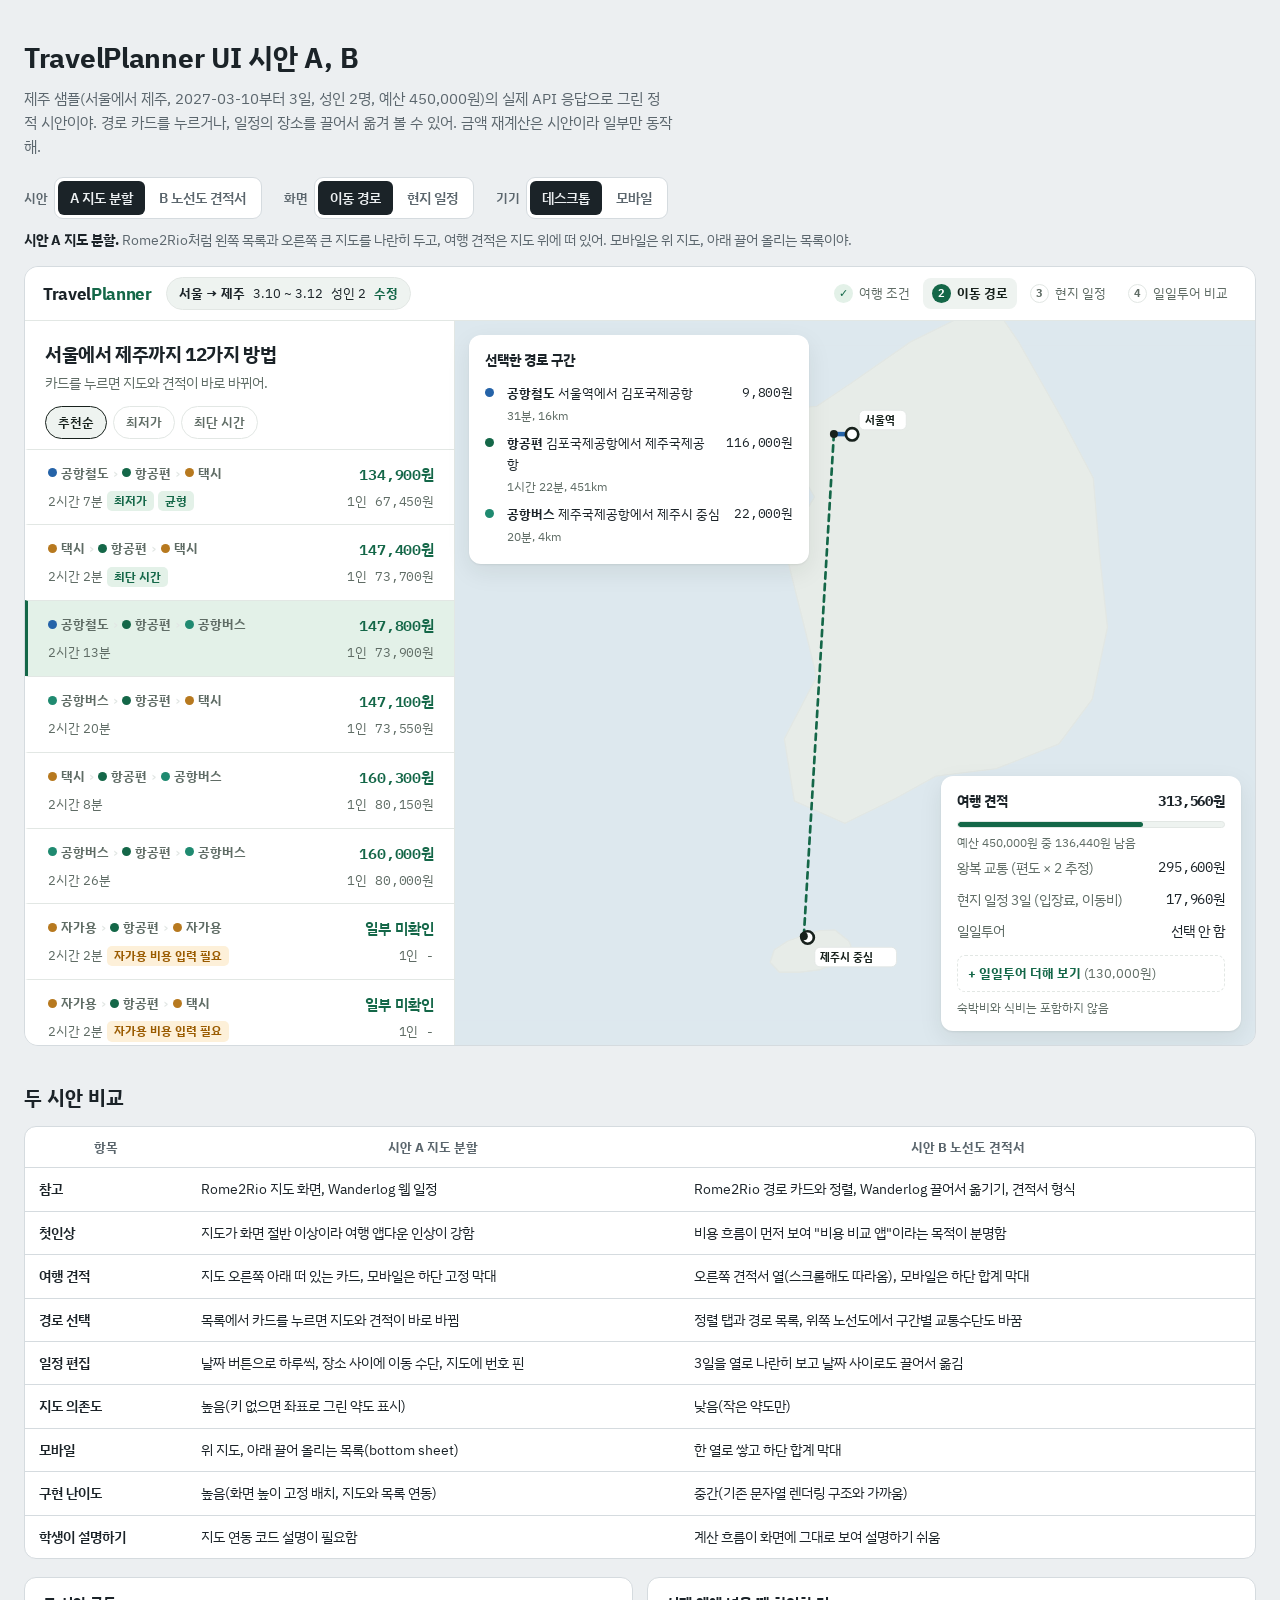
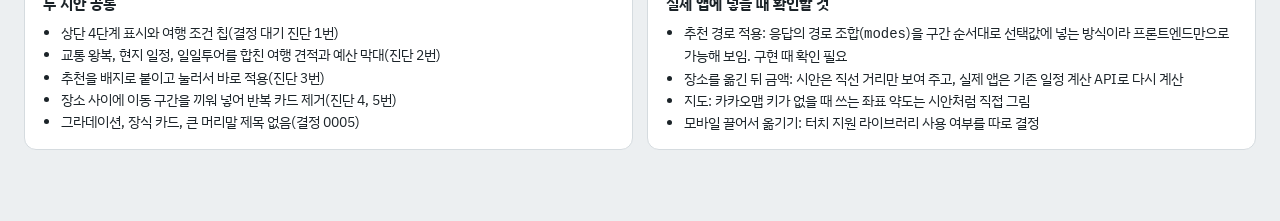
==== doc/design/drafts/2026-11-23-ui-drafts-a-b.html @ 3123e6ba "[ADD] UI 시안 A, B와 참고 방향 결정 기록 추가 - Rome2Rio, Wanderlog 화면 직접 확인 내용을 조사 문서에 추가 - 지도 분할(A), 노선도 견적서(B)" ====
<!doctype html>
<html lang="ko">
<head>
<meta charset="utf-8">
<meta name="viewport" content="width=device-width, initial-scale=1">
<title>TravelPlanner 시안 A, B</title>
<link rel="preconnect" href="https://fonts.googleapis.com">
<link rel="stylesheet" href="https://fonts.googleapis.com/css2?family=IBM+Plex+Sans+KR:wght@400;500;600;700&family=Gothic+A1:wght@400;500;600;700;800&family=IBM+Plex+Mono:wght@400;500;600&display=swap">
<style>
/* 레이아웃: 위쪽 조작 막대(시안, 화면, 기기) 아래에 앱 시안을 고정 높이 틀(frame) 안에 그림. 틀은 container query로 데스크톱과 모바일 배치를 바꿈 */
:root {
  --page: #eceff1;
  --page-ink: #1b2328;
  --page-muted: #5b666d;
  --page-line: #d5dbdf;
  --page-accent: #146748;
  --page-chip: #ffffff;
  /* 교통수단 색: 노선도와 지도 선에 씀 */
  --m-rail: #2563a8;
  --m-air: #146748;
  --m-bus: #1f8a70;
  --m-road: #b7791f;
  --font-a: "IBM Plex Sans KR", "Malgun Gothic", "Apple SD Gothic Neo", system-ui, sans-serif;
  --font-b: "Gothic A1", "Malgun Gothic", "Apple SD Gothic Neo", system-ui, sans-serif;
  --font-num: "IBM Plex Mono", "IBM Plex Sans KR", "Malgun Gothic", ui-monospace, monospace;
}
@media (prefers-color-scheme: dark) { :root:not([data-theme="light"]) {
  --page: #111517; --page-ink: #e3e8eb; --page-muted: #98a4ab; --page-line: #2a3236; --page-accent: #63c79b; --page-chip: #1a2023;
  --m-rail: #6ea6e8; --m-air: #63c79b; --m-bus: #5cc6a6; --m-road: #e0ab55; color-scheme: dark; } }
:root[data-theme="dark"] {
  --page: #111517; --page-ink: #e3e8eb; --page-muted: #98a4ab; --page-line: #2a3236; --page-accent: #63c79b; --page-chip: #1a2023;
  --m-rail: #6ea6e8; --m-air: #63c79b; --m-bus: #5cc6a6; --m-road: #e0ab55; color-scheme: dark; }

/* 시안 A 색: 흰 바탕과 옅은 회색 구역, 강조색은 학생 브랜드 초록 하나 */
.va {
  --bg: #f2f4f3; --surface: #ffffff; --ink: #17211c; --muted: #5f6c65; --line: #e2e7e4; --soft: #eef3f0;
  --brand: #146748; --brand-ink: #ffffff; --brand-soft: #e3f1e8; --warn: #9a5b00; --warn-soft: #fdf0d9;
  --land: #e7ece8; --sea: #dde8ee; --pin-ink: #ffffff; --shadow: 0 1px 2px rgb(20 40 30 / 8%), 0 8px 24px rgb(20 40 30 / 8%);
  font-family: var(--font-a);
}
/* 시안 B 색: 차가운 흰 종이와 남색 글자, 합계와 강조만 초록 */
.vb {
  --bg: #e9edf2; --surface: #ffffff; --ink: #172033; --muted: #5a6478; --line: #dde2ea; --soft: #f3f5f9;
  --brand: #146748; --brand-ink: #ffffff; --brand-soft: #e3f1e8; --warn: #9a5b00; --warn-soft: #fdf0d9;
  --land: #edf0f4; --sea: #e1e8f0; --pin-ink: #ffffff; --shadow: 0 1px 0 rgb(23 32 51 / 6%);
  font-family: var(--font-b);
}
@media (prefers-color-scheme: dark) { :root:not([data-theme="light"]) .va {
  --bg: #101513; --surface: #182019; --ink: #e2e9e5; --muted: #9aa9a1; --line: #29332d; --soft: #1e2822;
  --brand: #4fbf8a; --brand-ink: #08130d; --brand-soft: #1d3428; --warn: #f0b860; --warn-soft: #3a2c14;
  --land: #1f2924; --sea: #141c1f; --pin-ink: #08130d; --shadow: 0 1px 2px rgb(0 0 0 / 40%); }
  :root:not([data-theme="light"]) .vb {
  --bg: #0f131b; --surface: #171d28; --ink: #e2e7f0; --muted: #9aa4b6; --line: #283041; --soft: #1c2331;
  --brand: #4fbf8a; --brand-ink: #08130d; --brand-soft: #1b3127; --warn: #f0b860; --warn-soft: #3a2c14;
  --land: #1d2430; --sea: #131925; --pin-ink: #08130d; --shadow: 0 1px 0 rgb(0 0 0 / 40%); } }
:root[data-theme="dark"] .va {
  --bg: #101513; --surface: #182019; --ink: #e2e9e5; --muted: #9aa9a1; --line: #29332d; --soft: #1e2822;
  --brand: #4fbf8a; --brand-ink: #08130d; --brand-soft: #1d3428; --warn: #f0b860; --warn-soft: #3a2c14;
  --land: #1f2924; --sea: #141c1f; --pin-ink: #08130d; --shadow: 0 1px 2px rgb(0 0 0 / 40%); }
:root[data-theme="dark"] .vb {
  --bg: #0f131b; --surface: #171d28; --ink: #e2e7f0; --muted: #9aa4b6; --line: #283041; --soft: #1c2331;
  --brand: #4fbf8a; --brand-ink: #08130d; --brand-soft: #1b3127; --warn: #f0b860; --warn-soft: #3a2c14;
  --land: #1d2430; --sea: #131925; --pin-ink: #08130d; --shadow: 0 1px 0 rgb(0 0 0 / 40%); }

* { box-sizing: border-box; }
body { background: var(--page); color: var(--page-ink); font-family: var(--font-a); font-size: 15px; line-height: 1.6; }
button { font: inherit; color: inherit; }
:focus-visible { outline: 2px solid var(--page-accent); outline-offset: 2px; }
.wrap { max-width: 1320px; margin: 0 auto; padding-block: 28px 64px;
  padding-left: max(16px, env(safe-area-inset-left, 0px)); padding-right: max(16px, env(safe-area-inset-right, 0px)); }
.intro h1 { font-size: clamp(22px, 3vw, 28px); margin: 0 0 6px; letter-spacing: -0.01em; text-wrap: balance; }
.intro p { margin: 0; color: var(--page-muted); max-width: 72ch; }
.controls { display: flex; flex-wrap: wrap; gap: 10px 22px; align-items: center; margin: 18px 0 10px; }
.seg { display: inline-flex; border: 1px solid var(--page-line); border-radius: 9px; background: var(--page-chip); padding: 3px; gap: 2px; }
.seg-label { font-size: 12.5px; color: var(--page-muted); font-weight: 600; margin-right: 6px; }
.seg button { border: 0; background: transparent; padding: 6px 12px; border-radius: 6px; cursor: pointer; font-size: 14px; font-weight: 600; color: var(--page-muted); }
.seg button[aria-pressed="true"] { background: var(--page-ink); color: var(--page); }
.variant-note { font-size: 14px; color: var(--page-muted); margin: 0 0 14px; min-height: 1.6em; }
.variant-note b { color: var(--page-ink); }
.stage { display: flex; justify-content: center; }
.frame { width: 100%; height: 780px; border: 1px solid var(--page-line); border-radius: 14px; overflow: hidden;
  container-type: inline-size; background: var(--bg); color: var(--ink); position: relative; }
.stage[data-device="mobile"] .frame { width: 390px; max-width: 100%; height: 800px; border-radius: 28px; border-width: 6px; border-color: var(--page-ink); }

/* 공통 앱 부품 */
.app { height: 100%; display: flex; flex-direction: column; }
.topbar { display: flex; align-items: center; gap: 14px; padding: 10px 18px; background: var(--surface); border-bottom: 1px solid var(--line); flex: none; }
.logo { font-weight: 800; font-size: 17px; letter-spacing: -0.02em; white-space: nowrap; }
.logo span { color: var(--brand); }
.tripchip { display: inline-flex; gap: 8px; align-items: center; background: var(--soft); border: 1px solid var(--line); border-radius: 999px; padding: 5px 12px; font-size: 13px; white-space: nowrap; overflow: hidden; text-overflow: ellipsis; min-width: 0; }
.tripchip b { font-weight: 700; }
.tripchip .edit { color: var(--brand); font-weight: 700; }
.steps { display: flex; gap: 4px; margin-left: auto; flex: none; }
.step { display: inline-flex; align-items: center; gap: 6px; font-size: 13px; color: var(--muted); padding: 5px 9px; border-radius: 8px; white-space: nowrap; }
.step i { font-style: normal; width: 19px; height: 19px; border-radius: 50%; display: grid; place-items: center; font-size: 11px; font-weight: 700; border: 1.5px solid var(--line); }
.step.done i { background: var(--brand-soft); border-color: transparent; color: var(--brand); }
.step.now { color: var(--ink); font-weight: 700; background: var(--soft); }
.step.now i { background: var(--brand); color: var(--brand-ink); border-color: transparent; }
.num { font-family: var(--font-num); font-variant-numeric: tabular-nums; letter-spacing: -0.01em; }
.badge { display: inline-block; font-size: 11.5px; font-weight: 700; padding: 1px 7px; border-radius: 5px; background: var(--brand-soft); color: var(--brand); white-space: nowrap; }
.badge.warn { background: var(--warn-soft); color: var(--warn); }
.tabs { display: flex; gap: 6px; flex-wrap: wrap; }
.tab { border: 1px solid var(--line); background: var(--surface); border-radius: 999px; padding: 5px 12px; font-size: 13px; font-weight: 600; cursor: pointer; color: var(--muted); }
.tab[aria-pressed="true"] { border-color: var(--ink); color: var(--ink); background: var(--soft); }
.btn { border: 0; border-radius: 9px; padding: 9px 14px; font-weight: 700; font-size: 14px; cursor: pointer; background: var(--brand); color: var(--brand-ink); white-space: nowrap; }
.btn.ghost { background: transparent; color: var(--brand); border: 1px solid var(--line); }
.modechain { display: flex; align-items: center; gap: 4px; flex-wrap: wrap; font-size: 13px; color: var(--muted); }
.mdot { width: 9px; height: 9px; border-radius: 50%; display: inline-block; flex: none; }
.legsep { color: var(--line); }
.estimate .row { display: flex; justify-content: space-between; gap: 10px; font-size: 13.5px; padding: 5px 0; }
.estimate .row span:first-child { color: var(--muted); min-width: 0; }
.estimate .total { display: flex; justify-content: space-between; align-items: baseline; gap: 10px; border-top: 1px solid var(--line); margin-top: 6px; padding-top: 9px; }
.estimate .total strong { font-size: 22px; }
.budgetbar { height: 7px; background: var(--soft); border-radius: 99px; overflow: hidden; margin: 9px 0 5px; border: 1px solid var(--line); }
.budgetbar i { display: block; height: 100%; background: var(--brand); border-radius: 99px; transition: width .35s ease; }
.budgetbar.over i { background: var(--warn); }
.estimate small { color: var(--muted); font-size: 12px; display: block; }
.addtour { width: 100%; margin-top: 8px; text-align: left; border: 1px dashed var(--line); background: transparent; border-radius: 8px; padding: 7px 10px; font-size: 13px; cursor: pointer; color: var(--muted); }
.addtour b { color: var(--brand); }
.toast { position: absolute; left: 50%; bottom: 22px; transform: translateX(-50%); background: var(--ink); color: var(--surface); padding: 9px 14px; border-radius: 10px; font-size: 13px; z-index: 5; max-width: calc(100% - 32px); }
.drag { cursor: grab; color: var(--muted); font-size: 15px; line-height: 1; padding: 4px 2px; user-select: none; letter-spacing: -2px; }
.dragging { opacity: .45; }
.dropline { outline: 2px dashed var(--brand); outline-offset: 2px; }
svg.map { display: block; width: 100%; height: 100%; }
svg.map text { font-family: var(--font-a); }
@media (prefers-reduced-motion: reduce) { * { transition: none !important; animation: none !important; } }

/* ---------- 시안 A: 지도와 목록 나란히 ---------- */
.va .body { flex: 1; min-height: 0; display: grid; grid-template-columns: minmax(360px, 430px) 1fr; }
.va .listpane { min-height: 0; overflow: auto; background: var(--surface); border-right: 1px solid var(--line); display: flex; flex-direction: column; }
.va .listhead { padding: 18px 20px 10px; }
.va .listhead h2 { font-size: 19px; margin: 0 0 3px; letter-spacing: -0.02em; }
.va .listhead p { margin: 0 0 12px; color: var(--muted); font-size: 13.5px; }
.va .routecard { display: grid; grid-template-columns: 1fr auto; gap: 4px 12px; padding: 13px 20px; border-top: 1px solid var(--line); cursor: pointer; background: transparent; border-left: 3px solid transparent; text-align: left; width: 100%; border-right: 0; border-bottom: 0; }
.va .routecard:hover { background: var(--soft); }
.va .routecard[aria-pressed="true"] { background: var(--brand-soft); border-left-color: var(--brand); }
.va .routecard .t { font-weight: 700; font-size: 14.5px; display: flex; gap: 6px; align-items: center; flex-wrap: wrap; }
.va .routecard .price { text-align: right; font-weight: 600; color: var(--brand); font-size: 15px; }
.va .routecard .sub { font-size: 12.5px; color: var(--muted); text-align: right; }
.va .mappane { position: relative; min-height: 0; background: var(--sea); }
.va .mapfloat { position: absolute; top: 14px; left: 14px; right: 14px; display: flex; justify-content: space-between; gap: 10px; pointer-events: none; }
.va .mapfloat > * { pointer-events: auto; }
.va .card { background: var(--surface); border-radius: 12px; box-shadow: var(--shadow); padding: 14px 16px; }
.va .legcard { width: min(340px, 100%); }
.va .legcard h3 { margin: 0 0 8px; font-size: 14px; }
.va .legrow { display: grid; grid-template-columns: 12px 1fr auto; gap: 2px 10px; font-size: 13px; padding: 4px 0; align-items: start; }
.va .legrow .mdot { margin-top: 5px; }
.va .legrow .w { color: var(--muted); font-size: 12px; grid-column: 2; }
.va .estimate { position: absolute; right: 14px; bottom: 14px; width: 300px; }
.va .estimate h3 { margin: 0 0 4px; font-size: 14px; display: flex; justify-content: space-between; }
/* 일정 */
.va .days { display: flex; gap: 6px; padding: 0 20px 12px; border-bottom: 1px solid var(--line); flex-wrap: wrap; }
.va .daybtn { border: 1px solid var(--line); background: var(--surface); padding: 6px 12px; border-radius: 9px; cursor: pointer; font-size: 13px; text-align: left; line-height: 1.3; }
.va .daybtn b { display: block; font-size: 13.5px; }
.va .daybtn[aria-pressed="true"] { border-color: var(--ink); background: var(--soft); }
.va .timeline { padding: 6px 20px 120px; }
.va .stop { display: grid; grid-template-columns: 18px 28px 1fr auto; gap: 10px; align-items: center; padding: 11px 0; }
.va .pinno { width: 26px; height: 26px; border-radius: 50%; display: grid; place-items: center; font-size: 12.5px; font-weight: 700; color: var(--pin-ink); }
.va .stop h4 { margin: 0; font-size: 14.5px; }
.va .stop p { margin: 0; font-size: 12.5px; color: var(--muted); }
.va .between { margin-left: 41px; border-left: 2px dotted var(--line); padding: 3px 0 3px 18px; font-size: 12.5px; color: var(--muted); display: flex; gap: 8px; align-items: center; flex-wrap: wrap; }
.va .between select { font: inherit; font-size: 12.5px; border: 1px solid var(--line); border-radius: 6px; padding: 2px 4px; background: var(--surface); color: var(--ink); }
.va .addplace { margin: 10px 0 0 46px; border: 1px dashed var(--line); background: transparent; border-radius: 9px; padding: 8px 12px; color: var(--muted); cursor: pointer; font-size: 13px; width: calc(100% - 46px); text-align: left; }
.va .emptyday { padding: 16px 0; color: var(--muted); font-size: 13.5px; }
.va .sheethandle { display: none; }

@container (max-width: 760px) {
  .va .topbar, .vb .topbar { flex-wrap: wrap; gap: 8px 10px; padding: 10px 14px; }
  .va .steps, .vb .steps { margin-left: 0; width: 100%; overflow-x: auto; }
  .va .step span, .vb .step span { display: none; }
  .va .step.now span, .vb .step.now span { display: inline; }
  .va .body { display: flex; flex-direction: column; position: relative; }
  .va .mappane { flex: none; height: 230px; order: -1; }
  .va .mapfloat .legcard { display: none; }
  .va .listpane { flex: 1; border-right: 0; border-radius: 18px 18px 0 0; margin-top: -18px; position: relative; z-index: 2; box-shadow: 0 -4px 16px rgb(0 0 0 / 8%); }
  .va .sheethandle { display: block; width: 38px; height: 4px; border-radius: 9px; background: var(--line); margin: 8px auto 0; }
  .va .estimate { position: sticky; bottom: 0; right: auto; width: 100%; border-radius: 0; box-shadow: 0 -1px 0 var(--line); margin-top: auto; z-index: 3; }
  .va .estimate .detail { display: none; }
  .va .estimate.open .detail { display: block; }
  .va .estimate h3 { cursor: pointer; }
}

/* ---------- 시안 B: 노선도와 견적서 ---------- */
.vb .body { flex: 1; min-height: 0; overflow: auto; }
.vb .cols { display: grid; grid-template-columns: minmax(0, 1fr) 300px; gap: 22px; max-width: 1080px; margin: 0 auto; padding: 22px 24px 40px; align-items: start; }
.vb h2 { font-size: 22px; letter-spacing: -0.03em; margin: 0 0 4px; font-weight: 800; }
.vb .lead { color: var(--muted); font-size: 14px; margin: 0 0 14px; }
.vb .panel { background: var(--surface); border: 1px solid var(--line); border-radius: 8px; box-shadow: var(--shadow); }
.vb .linecard { padding: 18px 20px; display: grid; grid-template-columns: minmax(0, 1fr) 210px; gap: 18px; }
.vb .line { position: relative; }
.vb .station { display: grid; grid-template-columns: 22px 1fr auto; gap: 10px; align-items: center; min-height: 30px; }
.vb .station .dot { width: 14px; height: 14px; border-radius: 50%; border: 3px solid var(--ink); background: var(--surface); justify-self: center; z-index: 1; }
.vb .station b { font-size: 14.5px; }
.vb .station small { color: var(--muted); font-size: 12.5px; }
.vb .seg { display: grid; grid-template-columns: 22px 1fr auto; gap: 10px; align-items: center; min-height: 46px; }
.vb .seg .bar { width: 5px; height: 100%; min-height: 46px; justify-self: center; border-radius: 3px; }
.vb .seg .what { font-size: 13px; color: var(--muted); display: flex; gap: 8px; align-items: center; flex-wrap: wrap; }
.vb .seg .what b { color: var(--ink); font-size: 13.5px; }
.vb .seg select { font: inherit; font-size: 12.5px; border: 1px solid var(--line); border-radius: 5px; padding: 2px 4px; background: var(--surface); color: var(--ink); }
.vb .seg .amt { font-size: 13.5px; }
.vb .minimap { border-radius: 6px; overflow: hidden; background: var(--sea); height: 100%; min-height: 220px; border: 1px solid var(--line); }
.vb .sortbar { display: flex; justify-content: space-between; align-items: center; gap: 10px; margin: 22px 0 10px; flex-wrap: wrap; }
.vb .sortbar h3 { margin: 0; font-size: 16px; }
.vb .options { display: grid; gap: 8px; }
.vb .opt { display: grid; grid-template-columns: minmax(0, 1fr) auto auto; gap: 14px; align-items: center; padding: 12px 16px; text-align: left; cursor: pointer; width: 100%; }
.vb .opt[aria-pressed="true"] { border-color: var(--ink); box-shadow: inset 4px 0 0 var(--brand); }
.vb .opt .t { font-weight: 700; font-size: 14px; display: flex; gap: 6px; flex-wrap: wrap; align-items: center; }
.vb .opt .time { color: var(--muted); font-size: 13px; text-align: right; white-space: nowrap; }
.vb .opt .price { font-weight: 600; font-size: 15px; text-align: right; white-space: nowrap; }
.vb .receipt { position: sticky; top: 16px; padding: 18px 18px 16px; }
.vb .receipt h3 { margin: 0; font-size: 15px; }
.vb .receipt .meta { color: var(--muted); font-size: 12px; margin: 2px 0 10px; }
.vb .receipt .row { display: grid; grid-template-columns: auto 1fr auto; gap: 6px; align-items: baseline; font-size: 13.5px; padding: 4px 0; }
.vb .receipt .row .leader { border-bottom: 1px dotted var(--muted); opacity: .5; transform: translateY(-3px); }
.vb .receipt .total { border-top: 2px solid var(--ink); margin-top: 8px; padding-top: 8px; display: flex; justify-content: space-between; align-items: baseline; }
.vb .receipt .total strong { font-size: 24px; }
/* 일정: 날짜별 열 */
.vb .daycols { display: grid; grid-template-columns: repeat(3, minmax(0, 1fr)); gap: 12px; }
.vb .daycol { padding: 12px; min-height: 260px; display: flex; flex-direction: column; gap: 6px; }
.vb .daycol header { display: flex; justify-content: space-between; align-items: baseline; border-bottom: 2px solid var(--ink); padding-bottom: 6px; margin-bottom: 4px; }
.vb .daycol header b { font-size: 14.5px; }
.vb .daycol header span { font-size: 12px; color: var(--muted); }
.vb .pcard { border: 1px solid var(--line); border-radius: 6px; padding: 8px 10px; background: var(--surface); display: grid; grid-template-columns: auto 1fr; gap: 0 8px; }
.vb .pcard h4 { margin: 0; font-size: 13.5px; }
.vb .pcard p { margin: 0; font-size: 12px; color: var(--muted); grid-column: 2; }
.vb .hop { font-size: 12px; color: var(--muted); display: flex; align-items: center; gap: 6px; padding-left: 4px; }
.vb .hop .bar { width: 4px; height: 18px; border-radius: 2px; }
.vb .daysum { margin-top: auto; font-size: 12.5px; display: flex; justify-content: space-between; color: var(--muted); border-top: 1px dotted var(--line); padding-top: 6px; }
.vb .jejumap { margin-top: 12px; height: 340px; overflow: hidden; }
.vb .mobilebar { display: none; }

@container (max-width: 760px) {
  .vb .cols { grid-template-columns: 1fr; padding: 16px 14px 90px; }
  .vb .linecard { grid-template-columns: 1fr; }
  .vb .minimap { min-height: 160px; height: 160px; order: -1; }
  .vb .receipt { display: none; }
  .vb .daycols { grid-template-columns: 1fr; }
  .vb .daycol { min-height: 0; }
  .vb .opt { grid-template-columns: 1fr auto; }
  .vb .opt .time { grid-column: 1; text-align: left; }
  .vb .opt .price { grid-row: 1 / span 2; grid-column: 2; }
  .vb .mobilebar { display: flex; position: absolute; left: 0; right: 0; bottom: 0; background: var(--surface); border-top: 2px solid var(--ink); padding: 10px 14px; justify-content: space-between; align-items: center; gap: 10px; z-index: 4; }
  .vb .mobilebar small { color: var(--muted); font-size: 12px; display: block; }
  .vb .mobilebar strong { font-size: 19px; }
}

/* 아래 비교 문서 */
.compare { margin-top: 36px; }
.compare h2 { font-size: 20px; margin: 0 0 12px; }
.tablewrap { overflow-x: auto; border: 1px solid var(--page-line); border-radius: 12px; background: var(--page-chip); }
.tablewrap table { width: 100%; border-collapse: collapse; min-width: 720px; font-size: 14px; }
.tablewrap th, .tablewrap td { padding: 10px 14px; border-bottom: 1px solid var(--page-line); vertical-align: top; text-align: left; }
.tablewrap th { text-align: center; font-size: 13px; color: var(--page-muted); white-space: nowrap; }
.tablewrap td:first-child { font-weight: 600; white-space: nowrap; }
.tablewrap tr:last-child td { border-bottom: 0; }
.notes { margin-top: 18px; display: grid; grid-template-columns: repeat(auto-fit, minmax(280px, 1fr)); gap: 14px; }
.notes div { background: var(--page-chip); border: 1px solid var(--page-line); border-radius: 12px; padding: 14px 18px; font-size: 14px; }
.notes h3 { margin: 0 0 6px; font-size: 15px; }
.notes ul { margin: 0; padding-left: 18px; }
</style>
</head>
<body>

<div class="wrap">
  <div class="intro">
    <h1>TravelPlanner UI 시안 A, B</h1>
    <p>제주 샘플(서울에서 제주, 2027-03-10부터 3일, 성인 2명, 예산 450,000원)의 실제 API 응답으로 그린 정적 시안이야. 경로 카드를 누르거나, 일정의 장소를 끌어서 옮겨 볼 수 있어. 금액 재계산은 시안이라 일부만 동작해.</p>
  </div>
  <div class="controls" role="group" aria-label="시안 보기 설정">
    <div><span class="seg-label">시안</span><span class="seg" id="ctl-variant"><button type="button" data-v="a" aria-pressed="true">A 지도 분할</button><button type="button" data-v="b" aria-pressed="false">B 노선도 견적서</button></span></div>
    <div><span class="seg-label">화면</span><span class="seg" id="ctl-screen"><button type="button" data-s="route" aria-pressed="true">이동 경로</button><button type="button" data-s="plan" aria-pressed="false">현지 일정</button></span></div>
    <div><span class="seg-label">기기</span><span class="seg" id="ctl-device"><button type="button" data-d="desktop" aria-pressed="true">데스크톱</button><button type="button" data-d="mobile" aria-pressed="false">모바일</button></span></div>
  </div>
  <p class="variant-note" id="variant-note"></p>
  <div class="stage" id="stage" data-device="desktop"><div class="frame" id="frame"></div></div>

  <section class="compare" aria-labelledby="cmp-h">
    <h2 id="cmp-h">두 시안 비교</h2>
    <div class="tablewrap"><table>
      <thead><tr><th>항목</th><th>시안 A 지도 분할</th><th>시안 B 노선도 견적서</th></tr></thead>
      <tbody>
        <tr><td>참고</td><td>Rome2Rio 지도 화면, Wanderlog 웹 일정</td><td>Rome2Rio 경로 카드와 정렬, Wanderlog 끌어서 옮기기, 견적서 형식</td></tr>
        <tr><td>첫인상</td><td>지도가 화면 절반 이상이라 여행 앱다운 인상이 강함</td><td>비용 흐름이 먼저 보여 "비용 비교 앱"이라는 목적이 분명함</td></tr>
        <tr><td>여행 견적</td><td>지도 오른쪽 아래 떠 있는 카드, 모바일은 하단 고정 막대</td><td>오른쪽 견적서 열(스크롤해도 따라옴), 모바일은 하단 합계 막대</td></tr>
        <tr><td>경로 선택</td><td>목록에서 카드를 누르면 지도와 견적이 바로 바뀜</td><td>정렬 탭과 경로 목록, 위쪽 노선도에서 구간별 교통수단도 바꿈</td></tr>
        <tr><td>일정 편집</td><td>날짜 버튼으로 하루씩, 장소 사이에 이동 수단, 지도에 번호 핀</td><td>3일을 열로 나란히 보고 날짜 사이로도 끌어서 옮김</td></tr>
        <tr><td>지도 의존도</td><td>높음(키 없으면 좌표로 그린 약도 표시)</td><td>낮음(작은 약도만)</td></tr>
        <tr><td>모바일</td><td>위 지도, 아래 끌어 올리는 목록(bottom sheet)</td><td>한 열로 쌓고 하단 합계 막대</td></tr>
        <tr><td>구현 난이도</td><td>높음(화면 높이 고정 배치, 지도와 목록 연동)</td><td>중간(기존 문자열 렌더링 구조와 가까움)</td></tr>
        <tr><td>학생이 설명하기</td><td>지도 연동 코드 설명이 필요함</td><td>계산 흐름이 화면에 그대로 보여 설명하기 쉬움</td></tr>
      </tbody>
    </table></div>
    <div class="notes">
      <div><h3>두 시안 공통</h3><ul>
        <li>상단 4단계 표시와 여행 조건 칩(결정 대기 진단 1번)</li>
        <li>교통 왕복, 현지 일정, 일일투어를 합친 여행 견적과 예산 막대(진단 2번)</li>
        <li>추천을 배지로 붙이고 눌러서 바로 적용(진단 3번)</li>
        <li>장소 사이에 이동 구간을 끼워 넣어 반복 카드 제거(진단 4, 5번)</li>
        <li>그라데이션, 장식 카드, 큰 머리말 제목 없음(결정 0005)</li>
      </ul></div>
      <div><h3>실제 앱에 넣을 때 확인할 것</h3><ul>
        <li>추천 경로 적용: 응답의 경로 조합(<code>modes</code>)을 구간 순서대로 선택값에 넣는 방식이라 프론트엔드만으로 가능해 보임. 구현 때 확인 필요</li>
        <li>장소를 옮긴 뒤 금액: 시안은 직선 거리만 보여 주고, 실제 앱은 기존 일정 계산 API로 다시 계산</li>
        <li>지도: 카카오맵 키가 없을 때 쓰는 좌표 약도는 시안처럼 직접 그림</li>
        <li>모바일 끌어서 옮기기: 터치 지원 라이브러리 사용 여부를 따로 결정</li>
      </ul></div>
    </div>
  </section>
</div>

<script>
// ---------- 제주 샘플 실제 응답에서 옮긴 데이터 ----------
const MODES = {
  AIRPORT_RAIL: ['공항철도', 'rail'], AIRPORT_BUS: ['공항버스', 'bus'], TAXI: ['택시', 'road'], CAR: ['자가용', 'road'],
  FLIGHT: ['항공편', 'air'], CITY_BUS: ['시내버스', 'bus']
};
const TRIP = {from: '서울', to: '제주', start: '3월 10일', end: '3월 12일', adults: 2, children: 0, budget: 450000};
const PLACES = {
  seoul: {name: '서울역', lat: 37.555, lon: 126.971}, gmp: {name: '김포국제공항', lat: 37.558, lon: 126.791},
  cju: {name: '제주국제공항', lat: 33.51, lon: 126.493}, jeju: {name: '제주시 중심', lat: 33.5, lon: 126.531}
};
// 구간별 후보: 분, 일행 요금(성인 2명 기준), null이면 요금 미확인
const SECTIONS = [
  {key: 'seoul~gmp', from: 'seoul', to: 'gmp', km: 16, opts: {AIRPORT_RAIL: [31, 9800], AIRPORT_BUS: [44, 22000], TAXI: [26, 22300], CAR: [26, null]}},
  {key: 'gmp~cju', from: 'gmp', to: 'cju', km: 451, opts: {FLIGHT: [82, 116000]}},
  {key: 'cju~jeju', from: 'cju', to: 'jeju', km: 4, opts: {AIRPORT_BUS: [20, 22000], TAXI: [14, 9100], CAR: [14, null]}}
];
const BADGES = {
  'AIRPORT_RAIL/FLIGHT/TAXI': ['최저가', '균형'],
  'TAXI/FLIGHT/TAXI': ['최단 시간'],
  'AIRPORT_RAIL/FLIGHT/AIRPORT_BUS': ['현재 선택']
};
const SIGHTS = {
  seongsan: {name: '성산일출봉', lat: 33.459, lon: 126.9425, stay: 90, fee: 10000, note: '제주 동쪽의 응회구'},
  doldam: {name: '함덕해수욕장', lat: 33.5432, lon: 126.6694, stay: 90, fee: 0, note: '제주 북쪽 해변'},
  dongmun: {name: '동문시장', lat: 33.5117, lon: 126.5263, stay: 60, fee: 0, note: '제주시 전통시장'},
  gimnyeong: {name: '김녕해수욕장', lat: 33.557, lon: 126.759, stay: 60, fee: 0, note: '제주 동북쪽 해변 산책로'}
};
// 서버가 계산한 관광지 간 이동(원래 순서 기준)
const HOPS = {'seongsan>doldam': ['CITY_BUS', 90, 27, 4080], 'dongmun>gimnyeong': ['CITY_BUS', 75, 22, 3880]};
const DAYS0 = [
  {label: '1일차', date: '3월 10일 수', stops: ['seongsan', 'doldam']},
  {label: '2일차', date: '3월 11일 목', stops: ['dongmun', 'gimnyeong']},
  {label: '3일차', date: '3월 12일 금', stops: [], note: '돌아오는 날'}
];
const LOCAL_TOTAL = 17960;
const TOUR = {name: '제주 동부 일일 버스투어', platform: '클룩', total: 130000};

// ---------- 상태 ----------
const state = {
  variant: 'a', screen: 'route', device: 'desktop', sort: 'rec', tour: false, day: 0, sheetOpen: false,
  choice: {'seoul~gmp': 'AIRPORT_RAIL', 'gmp~cju': 'FLIGHT', 'cju~jeju': 'AIRPORT_BUS'},
  days: DAYS0.map(d => ({...d, stops: [...d.stops]})), changed: false, toast: ''
};

// ---------- 계산 ----------
const won = v => v == null ? '미확인' : v.toLocaleString('ko-KR') + '원';
// 숫자로 시작할 때만 숫자용 글꼴을 씀(한글이 고정폭 글꼴로 떨어지지 않게)
const nspan = (v, cls = '') => '<span class="' + cls + (/^\d/.test(v) ? ' num' : '') + '">' + v + '</span>';
const mins = m => [m >= 60 ? Math.floor(m / 60) + '시간' : '', m % 60 || m < 60 ? (m % 60) + '분' : ''].filter(Boolean).join(' ');
const modeName = m => MODES[m][0];
const modeVar = m => 'var(--m-' + MODES[m][1] + ')';
function combos() {
  const out = [];
  const walk = (i, acc) => {
    if (i === SECTIONS.length) { out.push(acc); return; }
    Object.keys(SECTIONS[i].opts).forEach(m => walk(i + 1, [...acc, m]));
  };
  walk(0, []);
  return out.map(modes => {
    let minutes = 0, total = 0, missing = 0;
    modes.forEach((m, i) => { const [mn, fare] = SECTIONS[i].opts[m]; minutes += mn; if (fare == null) missing++; else total += fare; });
    return {id: modes.join('/'), modes, minutes, total, missing, round: total * 2};
  });
}
const ROUTES = combos();
const current = () => ROUTES.find(r => r.id === SECTIONS.map(s => state.choice[s.key]).join('/'));
function sortedRoutes() {
  const list = [...ROUTES];
  const done = r => r.missing ? 1 : 0;
  if (state.sort === 'price') list.sort((a, b) => done(a) - done(b) || a.total - b.total);
  else if (state.sort === 'time') list.sort((a, b) => a.minutes - b.minutes || a.total - b.total);
  else list.sort((a, b) => done(a) - done(b) || (a.total + a.minutes * 100) - (b.total + b.minutes * 100));
  return list;
}
function estimate() {
  const r = current();
  const transport = r.missing ? null : r.round;
  const sum = (transport ?? r.round) + LOCAL_TOTAL + (state.tour ? TOUR.total : 0);
  return {r, transport, local: LOCAL_TOTAL, tour: state.tour ? TOUR.total : 0, sum, left: TRIP.budget - sum, ratio: Math.min(sum / TRIP.budget, 1)};
}
function distKm(a, b) {
  const R = 6371, rad = x => x * Math.PI / 180;
  const dLat = rad(b.lat - a.lat), dLon = rad(b.lon - a.lon);
  const h = Math.sin(dLat / 2) ** 2 + Math.cos(rad(a.lat)) * Math.cos(rad(b.lat)) * Math.sin(dLon / 2) ** 2;
  return Math.round(2 * R * Math.asin(Math.sqrt(h)));
}
function hop(a, b) {
  const known = HOPS[a + '>' + b];
  if (known && !state.changedPairs?.has(a + '>' + b)) return {mode: known[0], min: known[1], km: known[2], fare: known[3]};
  return {mode: 'CITY_BUS', min: null, km: distKm(SIGHTS[a], SIGHTS[b]), fare: null};
}

// ---------- 약도(SVG) ----------
// 한반도 남쪽과 제주도를 단순한 다각형으로 그린 약도. 실제 지도가 아니라 카카오맵 키가 없을 때 쓰는 대체 화면을 보여 주는 용도
const KOREA = [[126.1,37.75],[126.6,37.05],[126.3,36.65],[126.5,36.0],[126.62,35.6],[126.3,35.1],[126.4,34.6],[126.9,34.42],[127.4,34.62],[127.8,34.8],[128.4,34.86],[129.02,35.06],[129.35,35.42],[129.5,36.0],[129.42,36.6],[129.36,37.2],[129.05,37.68],[128.62,38.3],[128.35,38.62],[127.55,38.3],[126.95,37.96],[126.62,37.78]];
const JEJU = [[126.16,33.30],[126.25,33.22],[126.45,33.22],[126.65,33.24],[126.85,33.30],[126.96,33.43],[126.94,33.47],[126.80,33.56],[126.65,33.555],[126.50,33.52],[126.33,33.47],[126.20,33.40]];
function projector(box, w, h, pad) {
  const [lon0, lat0, lon1, lat1] = box;
  const k = Math.cos((lat0 + lat1) / 2 * Math.PI / 180);
  const sx = (w - pad * 2) / ((lon1 - lon0) * k), sy = (h - pad * 2) / (lat1 - lat0);
  const s = Math.min(sx, sy);
  const ox = (w - (lon1 - lon0) * k * s) / 2, oy = (h - (lat1 - lat0) * s) / 2;
  return (lon, lat) => [ox + (lon - lon0) * k * s, oy + (lat1 - lat) * s];
}
const poly = (pts, p) => pts.map(([lon, lat]) => p(lon, lat).map(v => v.toFixed(1)).join(',')).join(' ');
function routeMap(w, h, {labels = true} = {}) {
  const p = projector([124.2, 33.0, 129.8, 38.1], w, h, 24);
  const r = current();
  let segs = '', pins = '';
  SECTIONS.forEach((s, i) => {
    const a = PLACES[s.from], b = PLACES[s.to];
    const [x1, y1] = p(a.lon, a.lat), [x2, y2] = p(b.lon, b.lat);
    const air = r.modes[i] === 'FLIGHT';
    segs += '<line x1="' + x1 + '" y1="' + y1 + '" x2="' + x2 + '" y2="' + y2 + '" stroke="' + modeVar(r.modes[i]) + '" stroke-width="' + (air ? 3 : 5) + '" stroke-linecap="round"' + (air ? ' stroke-dasharray="7 6"' : '') + '/>';
  });
  const ends = [['seoul', '서울역', 'start'], ['jeju', '제주시 중심', 'end']];
  ends.forEach(([k, name, side]) => {
    const [x, y] = p(PLACES[k].lon, PLACES[k].lat);
    pins += '<circle cx="' + x + '" cy="' + y + '" r="7" fill="var(--surface)" stroke="var(--ink)" stroke-width="3"/>';
    if (labels) {
      const tx = x + 14, ty = side === 'start' ? y - 12 : y + 26;
      pins += '<g><rect x="' + (tx - 6) + '" y="' + (ty - 15) + '" width="' + (name.length * 13 + 14) + '" height="22" rx="6" fill="var(--surface)" stroke="var(--line)"/>'
        + '<text x="' + tx + '" y="' + ty + '" font-size="12.5" font-weight="700" fill="var(--ink)">' + name + '</text></g>';
    }
  });
  ['gmp', 'cju'].forEach(k => { const [x, y] = p(PLACES[k].lon, PLACES[k].lat); pins += '<circle cx="' + x + '" cy="' + y + '" r="4.5" fill="var(--ink)"/>'; });
  return '<svg class="map" viewBox="0 0 ' + w + ' ' + h + '" preserveAspectRatio="xMidYMid meet" role="img" aria-label="서울역에서 제주시 중심까지 선택한 경로 약도">'
    + '<rect width="' + w + '" height="' + h + '" fill="var(--sea)"/>'
    + '<polygon points="' + poly(KOREA, p) + '" fill="var(--land)" stroke="var(--line)" stroke-width="1.5"/>'
    + '<polygon points="' + poly(JEJU, p) + '" fill="var(--land)" stroke="var(--line)" stroke-width="1.5"/>'
    + segs + pins + '</svg>';
}
const DAYCOL = ['var(--m-air)', 'var(--m-rail)', 'var(--m-road)'];
function jejuMap(w, h, focusDay = null, fit = 'meet') {
  const p = projector([126.12, 33.17, 127.0, 33.62], w, h, 18);
  let out = '';
  state.days.forEach((d, di) => {
    const on = focusDay == null || focusDay === di;
    const pts = d.stops.map(k => p(SIGHTS[k].lon, SIGHTS[k].lat));
    if (pts.length > 1) out += '<polyline points="' + pts.map(q => q.join(',')).join(' ') + '" fill="none" stroke="' + DAYCOL[di] + '" stroke-width="3.5" stroke-linecap="round" stroke-linejoin="round" opacity="' + (on ? 1 : .25) + '"/>';
    d.stops.forEach((k, i) => {
      const [x, y] = p(SIGHTS[k].lon, SIGHTS[k].lat);
      out += '<g opacity="' + (on ? 1 : .35) + '"><circle cx="' + x + '" cy="' + y + '" r="12" fill="' + DAYCOL[di] + '" stroke="var(--surface)" stroke-width="2"/>'
        + '<text x="' + x + '" y="' + (y + 4.5) + '" text-anchor="middle" font-size="12" font-weight="700" fill="var(--pin-ink)">' + (i + 1) + '</text>'
        + (on ? '<text x="' + x + '" y="' + (y + 28) + '" text-anchor="middle" font-size="11.5" font-weight="600" fill="var(--ink)" paint-order="stroke" stroke="var(--land)" stroke-width="4">' + SIGHTS[k].name + '</text>' : '') + '</g>';
    });
  });
  const [ax, ay] = p(PLACES.cju.lon, PLACES.cju.lat);
  return '<svg class="map" viewBox="0 0 ' + w + ' ' + h + '" preserveAspectRatio="xMidYMid ' + fit + '" role="img" aria-label="제주 일정 장소 약도">'
    + '<rect width="' + w + '" height="' + h + '" fill="var(--sea)"/>'
    + '<polygon points="' + poly(JEJU, p) + '" fill="var(--land)" stroke="var(--line)" stroke-width="1.5"/>'
    + '<rect x="' + (ax - 5) + '" y="' + (ay - 5) + '" width="10" height="10" rx="2" fill="var(--ink)"/><text x="' + (ax - 10) + '" y="' + (ay - 10) + '" text-anchor="end" font-size="11" fill="var(--muted)">제주공항</text>'
    + out + '</svg>';
}

// ---------- 공통 조각 ----------
function topbar(stepNow) {
  const steps = ['여행 조건', '이동 경로', '현지 일정', '일일투어 비교'];
  return '<div class="topbar"><div class="logo">Travel<span>Planner</span></div>'
    + '<div class="tripchip"><b>서울 → 제주</b><span>3.10 ~ 3.12</span><span>성인 2</span><span class="edit">수정</span></div>'
    + '<nav class="steps" aria-label="진행 단계">' + steps.map((s, i) => '<span class="step ' + (i < stepNow ? 'done' : i === stepNow ? 'now' : '') + '"'
      + (i === stepNow ? ' aria-current="step"' : '') + '><i>' + (i < stepNow ? '✓' : i + 1) + '</i><span>' + s + '</span></span>').join('') + '</nav></div>';
}
function chain(r) {
  return '<span class="modechain">' + r.modes.map((m, i) => (i ? '<span class="legsep">›</span>' : '') + '<span class="mdot" style="background:' + modeVar(m) + '"></span>' + modeName(m)).join('') + '</span>';
}
function badges(r) {
  return (BADGES[r.id] || []).filter(b => b !== '현재 선택').map(b => '<span class="badge">' + b + '</span>').join('')
    + (r.missing ? '<span class="badge warn">자가용 비용 입력 필요</span>' : '');
}
function estimateRows(e) {
  return '<div class="row"><span>왕복 교통 (편도 × 2 추정)</span>' + nspan(e.transport == null ? '일부 미확인' : won(e.transport)) + '</div>'
    + '<div class="row"><span>현지 일정 3일 (입장료, 이동비)</span>' + nspan(won(e.local)) + '</div>'
    + '<div class="row"><span>일일투어</span>' + nspan(e.tour ? won(e.tour) : '선택 안 함') + '</div>';
}

// ---------- 시안 A ----------
function renderA() {
  const e = estimate();
  const est = '<aside class="card estimate' + (state.sheetOpen ? ' open' : '') + '" aria-label="여행 견적">'
    + '<h3 data-act="sheet"><span>여행 견적</span><span class="num">' + won(e.sum) + '</span></h3>'
    + '<div class="budgetbar' + (e.left < 0 ? ' over' : '') + '"><i style="width:' + (e.ratio * 100).toFixed(1) + '%"></i></div>'
    + '<small>예산 ' + won(TRIP.budget) + ' 중 ' + (e.left >= 0 ? won(e.left) + ' 남음' : won(-e.left) + ' 초과') + '</small>'
    + '<div class="detail">' + estimateRows(e)
    + '<button type="button" class="addtour" data-act="tour">' + (state.tour ? '일일투어 빼기' : '<b>+ 일일투어 더해 보기</b> (' + won(TOUR.total) + ')') + '</button>'
    + '<small style="margin-top:6px">숙박비와 식비는 포함하지 않음</small></div></aside>';
  let list = '', map = '', float = '';
  if (state.screen === 'route') {
    const r = current();
    list = '<div class="sheethandle"></div><div class="listhead"><h2>서울에서 제주까지 ' + ROUTES.length + '가지 방법</h2><p>카드를 누르면 지도와 견적이 바로 바뀌어.</p>'
      + '<div class="tabs" role="group" aria-label="정렬">' + [['rec', '추천순'], ['price', '최저가'], ['time', '최단 시간']].map(([k, l]) => '<button type="button" class="tab" data-sort="' + k + '" aria-pressed="' + (state.sort === k) + '">' + l + '</button>').join('') + '</div></div>'
      + sortedRoutes().map(x => '<button type="button" class="routecard" data-route="' + x.id + '" aria-pressed="' + (x.id === r.id) + '">'
        + '<span class="t">' + chain(x) + '</span>' + nspan(x.missing ? '일부 미확인' : won(x.total), 'price')
        + '<span class="modechain">' + mins(x.minutes) + ' ' + badges(x) + '</span><span class="sub num">1인 ' + (x.missing ? '-' : won(x.total / 2)) + '</span></button>').join('');
    map = routeMap(900, 760);
    float = '<div class="card legcard"><h3>선택한 경로 구간</h3>' + SECTIONS.map((s, i) => {
      const [mn, fare] = s.opts[r.modes[i]];
      return '<div class="legrow"><span class="mdot" style="background:' + modeVar(r.modes[i]) + '"></span><span><b>' + modeName(r.modes[i]) + '</b> ' + PLACES[s.from].name + '에서 ' + PLACES[s.to].name + '</span><span class="num">' + won(fare) + '</span><span class="w">' + mins(mn) + ', ' + s.km + 'km</span></div>';
    }).join('') + '</div>';
  } else {
    const d = state.days[state.day];
    list = '<div class="sheethandle"></div><div class="listhead"><h2>제주 현지 일정</h2><p>장소 왼쪽 손잡이를 끌어서 순서를 바꿔.</p></div>'
      + '<div class="days" role="group" aria-label="날짜">' + state.days.map((x, i) => '<button type="button" class="daybtn" data-day="' + i + '" aria-pressed="' + (i === state.day) + '"><b>' + x.label + '</b>' + x.date + '</button>').join('') + '</div>'
      + '<div class="timeline" data-dropday="' + state.day + '">' + (d.stops.length ? d.stops.map((k, i) => {
        const s = SIGHTS[k];
        const h = i < d.stops.length - 1 ? hop(k, d.stops[i + 1]) : null;
        return '<div class="stop" draggable="true" data-stop="' + k + '" data-from="' + state.day + '"><span class="drag" aria-hidden="true">⋮⋮</span>'
          + '<span class="pinno" style="background:' + DAYCOL[state.day] + '">' + (i + 1) + '</span><div><h4>' + s.name + '</h4><p>' + s.note + ', ' + mins(s.stay) + ' 머무름</p></div><span class="num" style="font-size:13px">' + (s.fee ? won(s.fee) : '무료') + '</span></div>'
          + (h ? '<div class="between"><span class="mdot" style="background:' + modeVar(h.mode) + '"></span><select aria-label="이동 수단"><option>시내버스</option><option>택시</option><option>자가용</option></select>'
            + (h.min ? '<span>' + mins(h.min) + ', ' + h.km + 'km</span><span class="num">' + won(h.fare) + '</span>' : '<span>직선 ' + h.km + 'km, 저장하면 요금 다시 계산</span>') + '</div>' : '');
      }).join('') : '<p class="emptyday">' + (d.note || '') + '. 아직 장소가 없어. 공항 가기 전에 들를 곳을 더해 봐.</p>')
      + '<button type="button" class="addplace">+ 장소 검색해서 추가</button></div>';
    map = jejuMap(900, 760, state.day);
  }
  return '<div class="app va">' + topbar(state.screen === 'route' ? 1 : 2)
    + '<div class="body"><section class="listpane">' + list + (state.device === 'mobile' ? est : '') + '</section>'
    + '<section class="mappane">' + map + '<div class="mapfloat">' + float + '<span></span></div>' + (state.device === 'mobile' ? '' : est) + '</section></div>'
    + (state.toast ? '<div class="toast" role="status">' + state.toast + '</div>' : '') + '</div>';
}

// ---------- 시안 B ----------
function receipt(e) {
  return '<aside class="panel receipt" aria-label="여행 견적서"><h3>여행 견적서</h3><p class="meta">서울에서 제주, 3월 10일부터 2박 3일, 성인 2명</p>'
    + [['왕복 교통', e.transport == null ? '일부 미확인' : won(e.transport)], ['현지 일정 3일', won(e.local)], ['일일투어', e.tour ? won(e.tour) : '선택 안 함']]
      .map(([k, v]) => '<div class="row"><span>' + k + '</span><span class="leader"></span>' + nspan(v) + '</div>').join('')
    + '<div class="total"><span>합계</span><strong class="num">' + won(e.sum) + '</strong></div>'
    + '<div class="budgetbar' + (e.left < 0 ? ' over' : '') + '"><i style="width:' + (e.ratio * 100).toFixed(1) + '%"></i></div>'
    + '<small style="color:var(--muted);font-size:12px">예산 ' + won(TRIP.budget) + ', ' + (e.left >= 0 ? won(e.left) + ' 남음' : won(-e.left) + ' 초과') + '</small>'
    + '<button type="button" class="addtour" data-act="tour">' + (state.tour ? '일일투어 빼기' : '<b>+ ' + TOUR.name + '</b> 더해 보기') + '</button>'
    + '<small style="color:var(--muted);font-size:12px;display:block;margin-top:8px">왕복은 편도 요금 두 배로 추정. 숙박비와 식비는 포함하지 않음</small></aside>';
}
function renderB() {
  const e = estimate();
  let main = '';
  if (state.screen === 'route') {
    const r = current();
    const line = SECTIONS.map((s, i) => {
      const m = r.modes[i];
      const [mn, fare] = s.opts[m];
      const sel = Object.keys(s.opts).length > 1
        ? '<select data-leg="' + s.key + '" aria-label="' + PLACES[s.from].name + ' 구간 교통수단">' + Object.keys(s.opts).map(k => '<option value="' + k + '"' + (k === m ? ' selected' : '') + '>' + modeName(k) + '</option>').join('') + '</select>'
        : '<b>' + modeName(m) + '</b>';
      return (i === 0 ? '<div class="station"><span class="dot"></span><b>' + PLACES[s.from].name + '</b><small>출발</small></div>' : '')
        + '<div class="seg"><span class="bar" style="background:' + modeVar(m) + '"></span><span class="what">' + sel + '<span>' + mins(mn) + ', ' + s.km + 'km</span></span><span class="amt num">' + won(fare) + '</span></div>'
        + '<div class="station"><span class="dot"></span><b>' + PLACES[s.to].name + '</b><small>' + (i === SECTIONS.length - 1 ? '도착' : '환승') + '</small></div>';
    }).join('');
    main = '<h2>서울에서 제주까지</h2><p class="lead">편도 ' + mins(r.minutes) + ', 일행 ' + (r.missing ? '일부 미확인' : won(r.total)) + '. 구간마다 교통수단을 바꾸면 견적서가 함께 바뀌어.</p>'
      + '<div class="panel linecard"><div class="line">' + line + '</div><div class="minimap">' + routeMap(420, 440, {labels: false}) + '</div></div>'
      + '<div class="sortbar"><h3>다른 방법 ' + ROUTES.length + '가지</h3><div class="tabs" role="group" aria-label="정렬">' + [['rec', '추천순'], ['price', '최저가'], ['time', '최단 시간']].map(([k, l]) => '<button type="button" class="tab" data-sort="' + k + '" aria-pressed="' + (state.sort === k) + '">' + l + '</button>').join('') + '</div></div>'
      + '<div class="options">' + sortedRoutes().slice(0, 6).map(x => '<button type="button" class="panel opt" data-route="' + x.id + '" aria-pressed="' + (x.id === r.id) + '"><span class="t">' + chain(x) + badges(x) + '</span>'
        + '<span class="time">' + mins(x.minutes) + '</span>' + nspan(x.missing ? '일부 미확인' : won(x.total), 'price') + '</button>').join('')
      + '</div><p class="lead" style="margin-top:10px">나머지 ' + (ROUTES.length - 6) + '가지는 자가용이 들어간 조합이야.</p>';
  } else {
    main = '<h2>제주 현지 일정</h2><p class="lead">장소 카드를 끌어서 순서를 바꾸거나 다른 날로 옮길 수 있어.</p>'
      + '<div class="daycols">' + state.days.map((d, di) => {
        let fee = 0, move = 0;
        const body = d.stops.map((k, i) => {
          const s = SIGHTS[k]; fee += s.fee;
          const h = i < d.stops.length - 1 ? hop(k, d.stops[i + 1]) : null;
          if (h?.fare) move += h.fare;
          return '<div class="pcard" draggable="true" data-stop="' + k + '" data-from="' + di + '"><span class="drag" aria-hidden="true">⋮⋮</span><h4>' + s.name + '</h4><p>' + mins(s.stay) + ', ' + (s.fee ? '입장료 ' + won(s.fee) : '무료') + '</p></div>'
            + (h ? '<div class="hop"><span class="bar" style="background:' + modeVar(h.mode) + '"></span>' + (h.min ? '시내버스 ' + mins(h.min) + ', ' + won(h.fare) : '직선 ' + h.km + 'km, 다시 계산 필요') + '</div>' : '');
        }).join('');
        return '<section class="panel daycol" data-dropday="' + di + '"><header><b>' + d.label + '</b><span>' + d.date + '</span></header>'
          + (body || '<p style="color:var(--muted);font-size:13px;margin:4px 0">' + (d.note || '') + '. 장소를 여기로 끌어 놓아 봐.</p>')
          + '<div class="daysum"><span>입장료와 이동비</span><span class="num">' + won(fee + move) + '</span></div></section>';
      }).join('') + '</div>'
      + '<div class="panel jejumap">' + jejuMap(700, 340, null, 'slice') + '</div>';
  }
  return '<div class="app vb">' + topbar(state.screen === 'route' ? 1 : 2)
    + '<div class="body"><div class="cols"><main>' + main + '</main>' + receipt(e) + '</div></div>'
    + '<div class="mobilebar"><div><small>여행 견적 (예산 ' + won(TRIP.budget) + ')</small><strong class="num">' + won(e.sum) + '</strong></div><button type="button" class="btn">견적서 보기</button></div>'
    + (state.toast ? '<div class="toast" role="status">' + state.toast + '</div>' : '') + '</div>';
}

// ---------- 그리기와 이벤트 ----------
const NOTES = {
  a: '<b>시안 A 지도 분할.</b> Rome2Rio처럼 왼쪽 목록과 오른쪽 큰 지도를 나란히 두고, 여행 견적은 지도 위에 떠 있어. 모바일은 위 지도, 아래 끌어 올리는 목록이야.',
  b: '<b>시안 B 노선도 견적서.</b> 선택한 경로를 지하철 노선도처럼 세로로 보여 주고, 오른쪽에 견적서를 계속 띄워 둬. 일정은 3일을 열로 나란히 놓고 끌어서 옮겨.'
};
const frame = document.getElementById('frame');
let toastTimer;
function render() {
  const listScroll = frame.querySelector('.listpane, .vb .body')?.scrollTop ?? 0;
  frame.innerHTML = state.variant === 'a' ? renderA() : renderB();
  const scroller = frame.querySelector('.listpane, .vb .body');
  if (scroller) scroller.scrollTop = listScroll;
  document.getElementById('variant-note').innerHTML = NOTES[state.variant];
  document.getElementById('stage').dataset.device = state.device;
  [['ctl-variant', 'v', state.variant], ['ctl-screen', 's', state.screen], ['ctl-device', 'd', state.device]].forEach(([id, k, v]) =>
    document.querySelectorAll('#' + id + ' button').forEach(b => b.setAttribute('aria-pressed', String(b.dataset[k] === v))));
  bindDrag();
}
function toast(msg) {
  state.toast = msg; render();
  clearTimeout(toastTimer);
  toastTimer = setTimeout(() => { state.toast = ''; render(); }, 2600);
}
document.querySelector('.controls').addEventListener('click', ev => {
  const b = ev.target.closest('button'); if (!b) return;
  if (b.dataset.v) state.variant = b.dataset.v;
  if (b.dataset.s) state.screen = b.dataset.s;
  if (b.dataset.d) state.device = b.dataset.d;
  state.sheetOpen = false; render();
});
frame.addEventListener('click', ev => {
  const t = ev.target.closest('[data-route],[data-sort],[data-act],[data-day]'); if (!t) return;
  if (t.dataset.route) {
    t.dataset.route.split('/').forEach((m, i) => state.choice[SECTIONS[i].key] = m);
    toast('경로를 바꿨어. 여행 견적이 ' + won(estimate().sum) + '으로 바뀌었어.'); return;
  }
  if (t.dataset.sort) state.sort = t.dataset.sort;
  if (t.dataset.act === 'tour') state.tour = !state.tour;
  if (t.dataset.act === 'sheet') state.sheetOpen = !state.sheetOpen;
  if (t.dataset.day) state.day = +t.dataset.day;
  render();
});
frame.addEventListener('change', ev => {
  const s = ev.target.closest('select[data-leg]'); if (!s) return;
  state.choice[s.dataset.leg] = s.value; render();
});
// 장소 끌어서 옮기기: 같은 날 순서 변경(A, B), 다른 날로 이동(B)
let dragged = null;
function bindDrag() {
  frame.querySelectorAll('[draggable="true"]').forEach(el => {
    el.addEventListener('dragstart', e => { dragged = {k: el.dataset.stop, from: +el.dataset.from}; el.classList.add('dragging'); e.dataTransfer.effectAllowed = 'move'; e.dataTransfer.setData('text/plain', el.dataset.stop); });
    el.addEventListener('dragend', () => el.classList.remove('dragging'));
  });
  frame.querySelectorAll('[data-dropday]').forEach(zone => {
    zone.addEventListener('dragover', e => { if (!dragged) return; e.preventDefault(); zone.classList.add('dropline'); });
    zone.addEventListener('dragleave', () => zone.classList.remove('dropline'));
    zone.addEventListener('drop', e => {
      e.preventDefault(); zone.classList.remove('dropline'); if (!dragged) return;
      const to = +zone.dataset.dropday;
      const target = e.target.closest('[data-stop]');
      const src = state.days[dragged.from].stops;
      src.splice(src.indexOf(dragged.k), 1);
      const dst = state.days[to].stops;
      let at = dst.length;
      if (target && target.dataset.stop !== dragged.k) {
        const r = target.getBoundingClientRect();
        at = dst.indexOf(target.dataset.stop) + ((e.clientY - r.top) > r.height / 2 ? 1 : 0);
      }
      dst.splice(at, 0, dragged.k);
      state.changedPairs = new Set();
      state.days.forEach((d, di) => d.stops.forEach((k, i) => { if (i && DAYS0[di].stops[i - 1] !== d.stops[i - 1]) state.changedPairs.add(d.stops[i - 1] + '>' + k); }));
      dragged = null;
      toast('순서를 바꿨어. 실제 앱에서는 이동비를 서버에서 다시 계산해.');
    });
  });
}
render();
</script>
</body>
</html>
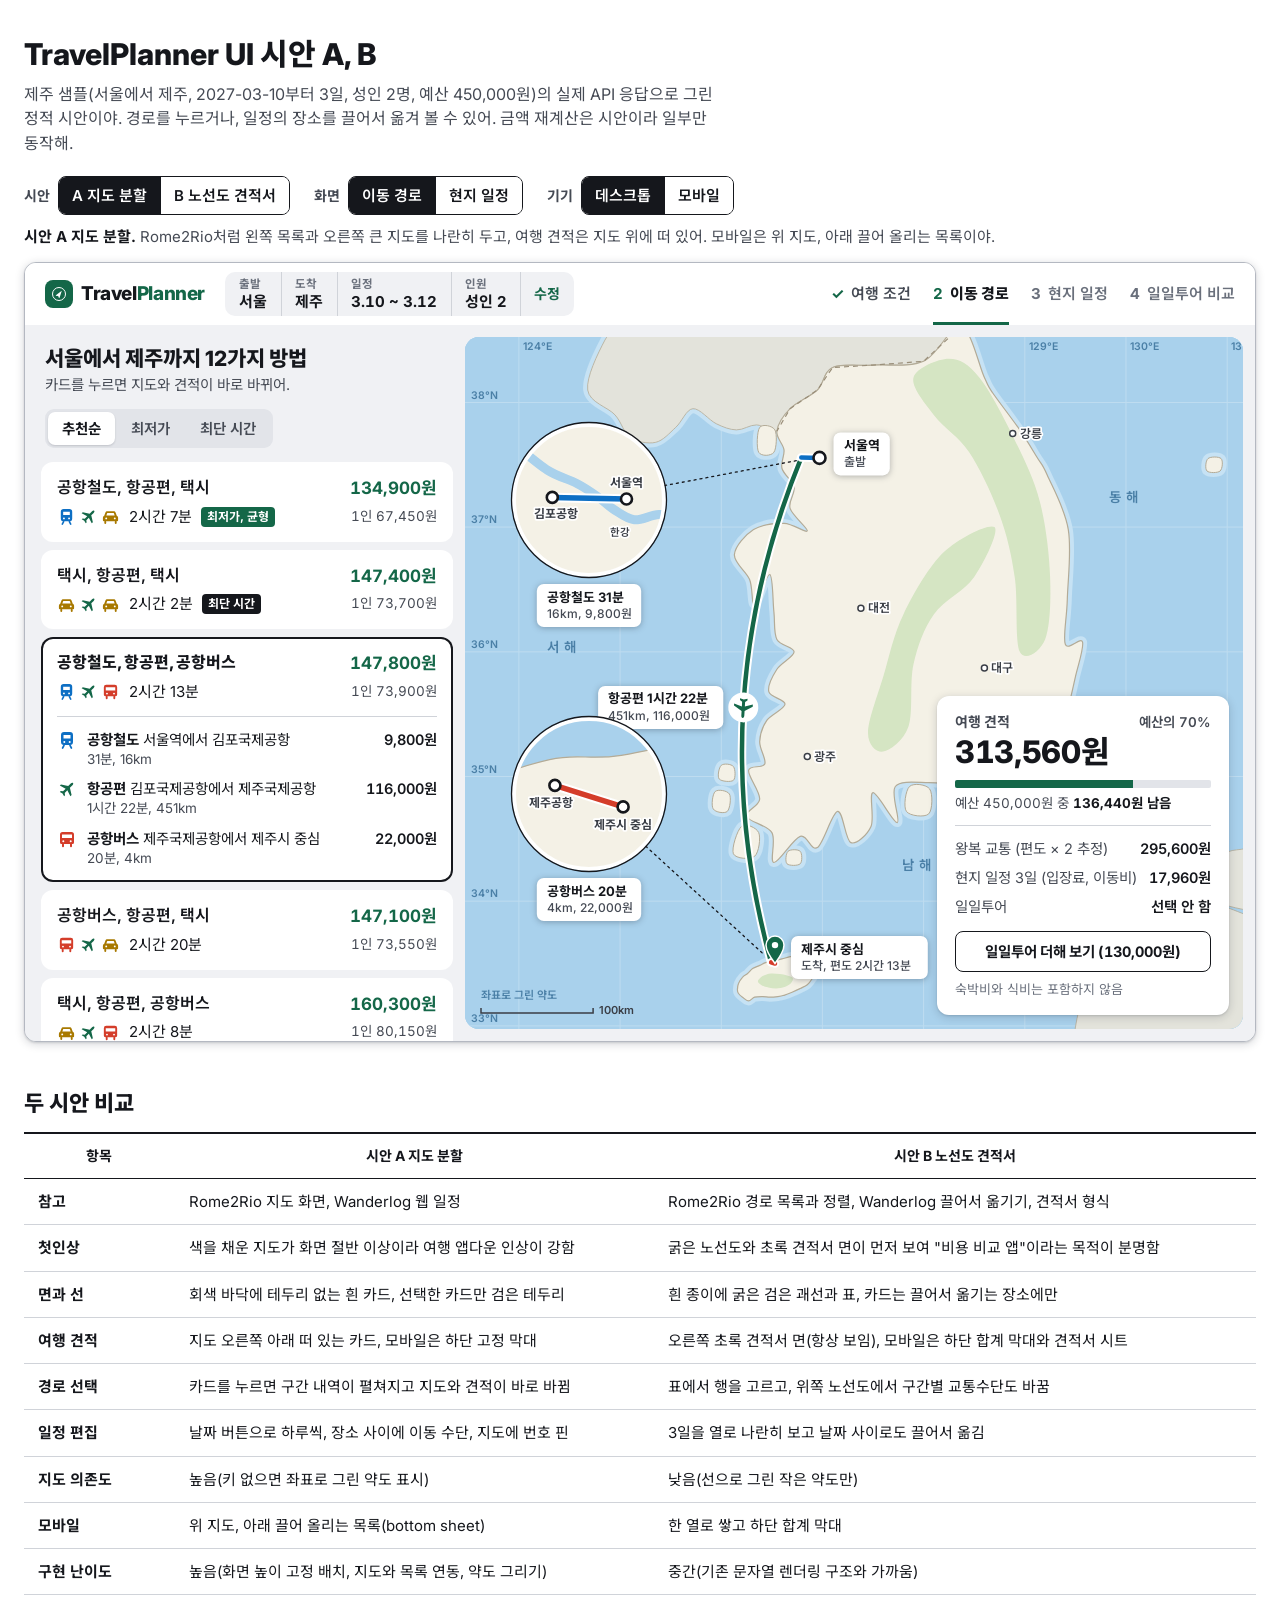
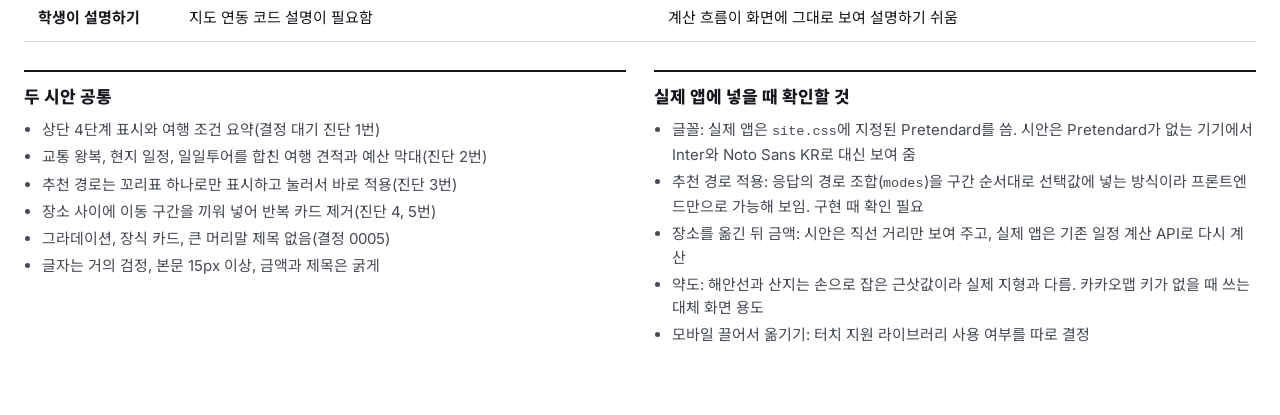
==== commit bcab4d56: "[UPDATE] 시안 시각 디자인을 다시 잡고 AI 느낌 판단 기준 보완 - 글꼴을 Pretendard로, 바탕을 흰 면과 중성 회색으로 변경 - 흐린 선과 알약 칩을 줄이고 선택" ====
--- a/doc/design/drafts/2026-11-23-ui-drafts-a-b.html
+++ b/doc/design/drafts/2026-11-23-ui-drafts-a-b.html
@@ -5,258 +5,390 @@
 <meta name="viewport" content="width=device-width, initial-scale=1">
 <title>TravelPlanner 시안 A, B</title>
 <link rel="preconnect" href="https://fonts.googleapis.com">
-<link rel="stylesheet" href="https://fonts.googleapis.com/css2?family=IBM+Plex+Sans+KR:wght@400;500;600;700&family=Gothic+A1:wght@400;500;600;700;800&family=IBM+Plex+Mono:wght@400;500;600&display=swap">
+<link rel="stylesheet" href="https://fonts.googleapis.com/css2?family=Inter:wght@400;500;600;700;800&family=Noto+Sans+KR:wght@400;500;600;700;800&display=swap">
 <style>
-/* 레이아웃: 위쪽 조작 막대(시안, 화면, 기기) 아래에 앱 시안을 고정 높이 틀(frame) 안에 그림. 틀은 container query로 데스크톱과 모바일 배치를 바꿈 */
+/* 레이아웃: 위쪽 조작 막대(시안, 화면, 기기) 아래에 앱 시안을 고정 높이 틀(frame) 안에 그림. 틀은 container query로 데스크톱과 모바일 배치를 바꿈.
+   시안 A는 회색 바닥 위 흰 카드와 색이 진한 지도, 시안 B는 흰 종이 위 굵은 괘선 표와 짙은 초록 견적서 면 */
 :root {
-  --page: #eceff1;
-  --page-ink: #1b2328;
-  --page-muted: #5b666d;
-  --page-line: #d5dbdf;
-  --page-accent: #146748;
-  --page-chip: #ffffff;
-  /* 교통수단 색: 노선도와 지도 선에 씀 */
-  --m-rail: #2563a8;
+  /* 글자와 면: 거의 검정에 가까운 글자, 흰 면, 채운 회색 면, 눈에 보이는 선 */
+  --page: #ffffff;
+  --ink: #15171c;
+  --ink-2: #454a54;
+  --ink-3: #6a707c;
+  --paper: #ffffff;
+  --field: #f0f1f4;
+  --field-2: #e2e4e9;
+  --rule: #d0d3d9;
+  --frame-edge: #b4b8c1;
+  /* 학생 브랜드 초록: 금액, 주 버튼, 현재 단계, 시안 B의 견적서 면에만 씀 */
+  --brand: #146748;
+  --brand-on: #ffffff;
+  --slab: #0e4131;
+  --slab-ink: #ffffff;
+  --slab-ink-2: #bddccd;
+  --slab-rule: #3f7260;
+  --slab-track: #2a5c4a;
+  --slab-fill: #7ddfae;
+  --slab-over: #ffb37a;
+  --warn: #a14a00;
+  --over: #c92a2a;
+  /* 교통수단 색: 아이콘, 노선도, 지도 선 */
+  --m-rail: #0d6fc4;
   --m-air: #146748;
-  --m-bus: #1f8a70;
-  --m-road: #b7791f;
-  --font-a: "IBM Plex Sans KR", "Malgun Gothic", "Apple SD Gothic Neo", system-ui, sans-serif;
-  --font-b: "Gothic A1", "Malgun Gothic", "Apple SD Gothic Neo", system-ui, sans-serif;
-  --font-num: "IBM Plex Mono", "IBM Plex Sans KR", "Malgun Gothic", ui-monospace, monospace;
+  --m-bus: #d43d2a;
+  --m-road: #a87900;
+  /* 일정 날짜 색: 핀과 날짜 머리 */
+  --d1: #146748;
+  --d2: #0d6fc4;
+  --d3: #c2410c;
+  --pin-ink: #ffffff;
+  --float-shadow: 0 2px 10px rgb(18 24 38 / 18%), 0 1px 2px rgb(18 24 38 / 12%);
+  --callout-shadow: 0 1px 3px rgb(18 24 38 / 30%);
+  --lift-shadow: 0 1px 2px rgb(18 24 38 / 16%);
+  --sheet-shadow: 0 -4px 14px rgb(18 24 38 / 16%);
+  /* 시안 A 약도: 색을 채운 지도 */
+  --a-sea: #a9d1ec;
+  --a-grat: #bedcf0;
+  --a-shore: #c6e2f4;
+  --a-seatext: #4a7fa6;
+  --a-land: #f4f1e6;
+  --a-edge: #b3ab97;
+  --a-mt: #d5e5c3;
+  --a-mt2: #bfd8ab;
+  --a-foreign: #e3e3db;
+  --a-maptext: #3a3e46;
+  --a-border: #9a8f7a;
+  /* 시안 B 약도: 선으로만 그린 지도 */
+  --b-sea: #eceef2;
+  --b-grat: #dde0e6;
+  --b-shore: #eceef2;
+  --b-seatext: #868c98;
+  --b-land: #ffffff;
+  --b-edge: #5c626e;
+  --b-mt: #f1f2f5;
+  --b-mt2: #e4e6eb;
+  --b-foreign: #f6f7f9;
+  --b-maptext: #454a54;
+  --b-border: #9aa0ab;
+  --font: "Pretendard Variable", Pretendard, Inter, "Noto Sans KR", "Apple SD Gothic Neo", "Malgun Gothic", system-ui, sans-serif;
 }
 @media (prefers-color-scheme: dark) { :root:not([data-theme="light"]) {
-  --page: #111517; --page-ink: #e3e8eb; --page-muted: #98a4ab; --page-line: #2a3236; --page-accent: #63c79b; --page-chip: #1a2023;
-  --m-rail: #6ea6e8; --m-air: #63c79b; --m-bus: #5cc6a6; --m-road: #e0ab55; color-scheme: dark; } }
+  --page: #0e0f12; --ink: #eceef2; --ink-2: #b6bbc5; --ink-3: #8d93a0; --paper: #1a1c21; --field: #101216; --field-2: #282b33; --rule: #383c46; --frame-edge: #3d414b;
+  --brand: #52c591; --brand-on: #06140d;
+  --slab: #0e4131; --slab-ink: #ffffff; --slab-ink-2: #bddccd; --slab-rule: #3f7260; --slab-track: #2a5c4a; --slab-fill: #7ddfae; --slab-over: #ffb37a;
+  --warn: #f0a35a; --over: #ff8787;
+  --m-rail: #5aa9ee; --m-air: #52c591; --m-bus: #f47c6c; --m-road: #e0b64a;
+  --d1: #52c591; --d2: #5aa9ee; --d3: #f08a4b; --pin-ink: #0b0d10;
+  --float-shadow: 0 2px 10px rgb(0 0 0 / 55%), 0 1px 2px rgb(0 0 0 / 40%);
+  --callout-shadow: 0 1px 3px rgb(0 0 0 / 60%); --lift-shadow: 0 1px 2px rgb(0 0 0 / 50%); --sheet-shadow: 0 -4px 14px rgb(0 0 0 / 50%);
+  --a-sea: #16303f; --a-grat: #1f4152; --a-shore: #1d3d4f; --a-seatext: #73a7c8; --a-land: #272b2c; --a-edge: #515a60; --a-mt: #2c3b2d; --a-mt2: #354a31; --a-foreign: #1f2224; --a-maptext: #d3d7dd; --a-border: #777b70;
+  --b-sea: #101216; --b-grat: #1e2127; --b-shore: #101216; --b-seatext: #717885; --b-land: #1e2127; --b-edge: #8d93a0; --b-mt: #24272e; --b-mt2: #2b2f37; --b-foreign: #15171b; --b-maptext: #b6bbc5; --b-border: #717885;
+  color-scheme: dark; } }
 :root[data-theme="dark"] {
-  --page: #111517; --page-ink: #e3e8eb; --page-muted: #98a4ab; --page-line: #2a3236; --page-accent: #63c79b; --page-chip: #1a2023;
-  --m-rail: #6ea6e8; --m-air: #63c79b; --m-bus: #5cc6a6; --m-road: #e0ab55; color-scheme: dark; }
-
-/* 시안 A 색: 흰 바탕과 옅은 회색 구역, 강조색은 학생 브랜드 초록 하나 */
-.va {
-  --bg: #f2f4f3; --surface: #ffffff; --ink: #17211c; --muted: #5f6c65; --line: #e2e7e4; --soft: #eef3f0;
-  --brand: #146748; --brand-ink: #ffffff; --brand-soft: #e3f1e8; --warn: #9a5b00; --warn-soft: #fdf0d9;
-  --land: #e7ece8; --sea: #dde8ee; --pin-ink: #ffffff; --shadow: 0 1px 2px rgb(20 40 30 / 8%), 0 8px 24px rgb(20 40 30 / 8%);
-  font-family: var(--font-a);
-}
-/* 시안 B 색: 차가운 흰 종이와 남색 글자, 합계와 강조만 초록 */
-.vb {
-  --bg: #e9edf2; --surface: #ffffff; --ink: #172033; --muted: #5a6478; --line: #dde2ea; --soft: #f3f5f9;
-  --brand: #146748; --brand-ink: #ffffff; --brand-soft: #e3f1e8; --warn: #9a5b00; --warn-soft: #fdf0d9;
-  --land: #edf0f4; --sea: #e1e8f0; --pin-ink: #ffffff; --shadow: 0 1px 0 rgb(23 32 51 / 6%);
-  font-family: var(--font-b);
-}
-@media (prefers-color-scheme: dark) { :root:not([data-theme="light"]) .va {
-  --bg: #101513; --surface: #182019; --ink: #e2e9e5; --muted: #9aa9a1; --line: #29332d; --soft: #1e2822;
-  --brand: #4fbf8a; --brand-ink: #08130d; --brand-soft: #1d3428; --warn: #f0b860; --warn-soft: #3a2c14;
-  --land: #1f2924; --sea: #141c1f; --pin-ink: #08130d; --shadow: 0 1px 2px rgb(0 0 0 / 40%); }
-  :root:not([data-theme="light"]) .vb {
-  --bg: #0f131b; --surface: #171d28; --ink: #e2e7f0; --muted: #9aa4b6; --line: #283041; --soft: #1c2331;
-  --brand: #4fbf8a; --brand-ink: #08130d; --brand-soft: #1b3127; --warn: #f0b860; --warn-soft: #3a2c14;
-  --land: #1d2430; --sea: #131925; --pin-ink: #08130d; --shadow: 0 1px 0 rgb(0 0 0 / 40%); } }
-:root[data-theme="dark"] .va {
-  --bg: #101513; --surface: #182019; --ink: #e2e9e5; --muted: #9aa9a1; --line: #29332d; --soft: #1e2822;
-  --brand: #4fbf8a; --brand-ink: #08130d; --brand-soft: #1d3428; --warn: #f0b860; --warn-soft: #3a2c14;
-  --land: #1f2924; --sea: #141c1f; --pin-ink: #08130d; --shadow: 0 1px 2px rgb(0 0 0 / 40%); }
-:root[data-theme="dark"] .vb {
-  --bg: #0f131b; --surface: #171d28; --ink: #e2e7f0; --muted: #9aa4b6; --line: #283041; --soft: #1c2331;
-  --brand: #4fbf8a; --brand-ink: #08130d; --brand-soft: #1b3127; --warn: #f0b860; --warn-soft: #3a2c14;
-  --land: #1d2430; --sea: #131925; --pin-ink: #08130d; --shadow: 0 1px 0 rgb(0 0 0 / 40%); }
+  --page: #0e0f12; --ink: #eceef2; --ink-2: #b6bbc5; --ink-3: #8d93a0; --paper: #1a1c21; --field: #101216; --field-2: #282b33; --rule: #383c46; --frame-edge: #3d414b;
+  --brand: #52c591; --brand-on: #06140d;
+  --slab: #0e4131; --slab-ink: #ffffff; --slab-ink-2: #bddccd; --slab-rule: #3f7260; --slab-track: #2a5c4a; --slab-fill: #7ddfae; --slab-over: #ffb37a;
+  --warn: #f0a35a; --over: #ff8787;
+  --m-rail: #5aa9ee; --m-air: #52c591; --m-bus: #f47c6c; --m-road: #e0b64a;
+  --d1: #52c591; --d2: #5aa9ee; --d3: #f08a4b; --pin-ink: #0b0d10;
+  --float-shadow: 0 2px 10px rgb(0 0 0 / 55%), 0 1px 2px rgb(0 0 0 / 40%);
+  --callout-shadow: 0 1px 3px rgb(0 0 0 / 60%); --lift-shadow: 0 1px 2px rgb(0 0 0 / 50%); --sheet-shadow: 0 -4px 14px rgb(0 0 0 / 50%);
+  --a-sea: #16303f; --a-grat: #1f4152; --a-shore: #1d3d4f; --a-seatext: #73a7c8; --a-land: #272b2c; --a-edge: #515a60; --a-mt: #2c3b2d; --a-mt2: #354a31; --a-foreign: #1f2224; --a-maptext: #d3d7dd; --a-border: #777b70;
+  --b-sea: #101216; --b-grat: #1e2127; --b-shore: #101216; --b-seatext: #717885; --b-land: #1e2127; --b-edge: #8d93a0; --b-mt: #24272e; --b-mt2: #2b2f37; --b-foreign: #15171b; --b-maptext: #b6bbc5; --b-border: #717885;
+  color-scheme: dark; }
+
+/* 시안별 약도 색 연결(값은 모두 위 토큰) */
+.va { --shore: var(--a-shore); --sea: var(--a-sea); --grat: var(--a-grat); --seatext: var(--a-seatext); --land: var(--a-land); --edge: var(--a-edge); --mt: var(--a-mt); --mt2: var(--a-mt2); --foreign: var(--a-foreign); --maptext: var(--a-maptext); --border: var(--a-border); }
+.vb { --shore: var(--b-shore); --sea: var(--b-sea); --grat: var(--b-grat); --seatext: var(--b-seatext); --land: var(--b-land); --edge: var(--b-edge); --mt: var(--b-mt); --mt2: var(--b-mt2); --foreign: var(--b-foreign); --maptext: var(--b-maptext); --border: var(--b-border); }
 
 * { box-sizing: border-box; }
-body { background: var(--page); color: var(--page-ink); font-family: var(--font-a); font-size: 15px; line-height: 1.6; }
-button { font: inherit; color: inherit; }
-:focus-visible { outline: 2px solid var(--page-accent); outline-offset: 2px; }
+body { background: var(--page); color: var(--ink); font-family: var(--font); font-size: 16px; line-height: 1.55; }
+button, select { font: inherit; color: inherit; }
+:focus-visible { outline: 2px solid var(--ink); outline-offset: 2px; }
 .wrap { max-width: 1320px; margin: 0 auto; padding-block: 28px 64px;
   padding-left: max(16px, env(safe-area-inset-left, 0px)); padding-right: max(16px, env(safe-area-inset-right, 0px)); }
-.intro h1 { font-size: clamp(22px, 3vw, 28px); margin: 0 0 6px; letter-spacing: -0.01em; text-wrap: balance; }
-.intro p { margin: 0; color: var(--page-muted); max-width: 72ch; }
-.controls { display: flex; flex-wrap: wrap; gap: 10px 22px; align-items: center; margin: 18px 0 10px; }
-.seg { display: inline-flex; border: 1px solid var(--page-line); border-radius: 9px; background: var(--page-chip); padding: 3px; gap: 2px; }
-.seg-label { font-size: 12.5px; color: var(--page-muted); font-weight: 600; margin-right: 6px; }
-.seg button { border: 0; background: transparent; padding: 6px 12px; border-radius: 6px; cursor: pointer; font-size: 14px; font-weight: 600; color: var(--page-muted); }
-.seg button[aria-pressed="true"] { background: var(--page-ink); color: var(--page); }
-.variant-note { font-size: 14px; color: var(--page-muted); margin: 0 0 14px; min-height: 1.6em; }
-.variant-note b { color: var(--page-ink); }
+.intro h1 { font-size: clamp(23px, 3vw, 30px); font-weight: 800; margin: 0 0 8px; line-height: 1.25; text-wrap: balance; }
+.intro p { margin: 0; color: var(--ink-2); max-width: 70ch; }
+.controls { display: flex; flex-wrap: wrap; gap: 10px 24px; align-items: center; margin: 20px 0 10px; }
+.controls > div { display: flex; align-items: center; gap: 8px; }
+.pick { display: inline-flex; border: 1px solid var(--ink); border-radius: 8px; overflow: hidden; }
+.pick-label { font-size: 14px; color: var(--ink-2); font-weight: 700; }
+.pick button { border: 0; background: var(--paper); padding: 7px 13px; cursor: pointer; font-size: 15px; font-weight: 600; color: var(--ink); }
+.pick button + button { border-left: 1px solid var(--ink); }
+.pick button[aria-pressed="true"] { background: var(--ink); color: var(--paper); }
+.variant-note { font-size: 15px; color: var(--ink-2); margin: 0 0 14px; min-height: 1.55em; }
+.variant-note b { color: var(--ink); }
 .stage { display: flex; justify-content: center; }
-.frame { width: 100%; height: 780px; border: 1px solid var(--page-line); border-radius: 14px; overflow: hidden;
-  container-type: inline-size; background: var(--bg); color: var(--ink); position: relative; }
-.stage[data-device="mobile"] .frame { width: 390px; max-width: 100%; height: 800px; border-radius: 28px; border-width: 6px; border-color: var(--page-ink); }
-
-/* 공통 앱 부품 */
-.app { height: 100%; display: flex; flex-direction: column; }
-.topbar { display: flex; align-items: center; gap: 14px; padding: 10px 18px; background: var(--surface); border-bottom: 1px solid var(--line); flex: none; }
-.logo { font-weight: 800; font-size: 17px; letter-spacing: -0.02em; white-space: nowrap; }
-.logo span { color: var(--brand); }
-.tripchip { display: inline-flex; gap: 8px; align-items: center; background: var(--soft); border: 1px solid var(--line); border-radius: 999px; padding: 5px 12px; font-size: 13px; white-space: nowrap; overflow: hidden; text-overflow: ellipsis; min-width: 0; }
-.tripchip b { font-weight: 700; }
-.tripchip .edit { color: var(--brand); font-weight: 700; }
-.steps { display: flex; gap: 4px; margin-left: auto; flex: none; }
-.step { display: inline-flex; align-items: center; gap: 6px; font-size: 13px; color: var(--muted); padding: 5px 9px; border-radius: 8px; white-space: nowrap; }
-.step i { font-style: normal; width: 19px; height: 19px; border-radius: 50%; display: grid; place-items: center; font-size: 11px; font-weight: 700; border: 1.5px solid var(--line); }
-.step.done i { background: var(--brand-soft); border-color: transparent; color: var(--brand); }
-.step.now { color: var(--ink); font-weight: 700; background: var(--soft); }
-.step.now i { background: var(--brand); color: var(--brand-ink); border-color: transparent; }
-.num { font-family: var(--font-num); font-variant-numeric: tabular-nums; letter-spacing: -0.01em; }
-.badge { display: inline-block; font-size: 11.5px; font-weight: 700; padding: 1px 7px; border-radius: 5px; background: var(--brand-soft); color: var(--brand); white-space: nowrap; }
-.badge.warn { background: var(--warn-soft); color: var(--warn); }
-.tabs { display: flex; gap: 6px; flex-wrap: wrap; }
-.tab { border: 1px solid var(--line); background: var(--surface); border-radius: 999px; padding: 5px 12px; font-size: 13px; font-weight: 600; cursor: pointer; color: var(--muted); }
-.tab[aria-pressed="true"] { border-color: var(--ink); color: var(--ink); background: var(--soft); }
-.btn { border: 0; border-radius: 9px; padding: 9px 14px; font-weight: 700; font-size: 14px; cursor: pointer; background: var(--brand); color: var(--brand-ink); white-space: nowrap; }
-.btn.ghost { background: transparent; color: var(--brand); border: 1px solid var(--line); }
-.modechain { display: flex; align-items: center; gap: 4px; flex-wrap: wrap; font-size: 13px; color: var(--muted); }
-.mdot { width: 9px; height: 9px; border-radius: 50%; display: inline-block; flex: none; }
-.legsep { color: var(--line); }
-.estimate .row { display: flex; justify-content: space-between; gap: 10px; font-size: 13.5px; padding: 5px 0; }
-.estimate .row span:first-child { color: var(--muted); min-width: 0; }
-.estimate .total { display: flex; justify-content: space-between; align-items: baseline; gap: 10px; border-top: 1px solid var(--line); margin-top: 6px; padding-top: 9px; }
-.estimate .total strong { font-size: 22px; }
-.budgetbar { height: 7px; background: var(--soft); border-radius: 99px; overflow: hidden; margin: 9px 0 5px; border: 1px solid var(--line); }
-.budgetbar i { display: block; height: 100%; background: var(--brand); border-radius: 99px; transition: width .35s ease; }
-.budgetbar.over i { background: var(--warn); }
-.estimate small { color: var(--muted); font-size: 12px; display: block; }
-.addtour { width: 100%; margin-top: 8px; text-align: left; border: 1px dashed var(--line); background: transparent; border-radius: 8px; padding: 7px 10px; font-size: 13px; cursor: pointer; color: var(--muted); }
-.addtour b { color: var(--brand); }
-.toast { position: absolute; left: 50%; bottom: 22px; transform: translateX(-50%); background: var(--ink); color: var(--surface); padding: 9px 14px; border-radius: 10px; font-size: 13px; z-index: 5; max-width: calc(100% - 32px); }
-.drag { cursor: grab; color: var(--muted); font-size: 15px; line-height: 1; padding: 4px 2px; user-select: none; letter-spacing: -2px; }
-.dragging { opacity: .45; }
-.dropline { outline: 2px dashed var(--brand); outline-offset: 2px; }
-svg.map { display: block; width: 100%; height: 100%; }
-svg.map text { font-family: var(--font-a); }
+.frame { width: 100%; height: 780px; border: 1px solid var(--frame-edge); border-radius: 12px; overflow: hidden;
+  container-type: inline-size; background: var(--paper); color: var(--ink); position: relative; box-shadow: var(--float-shadow); }
+.stage[data-device="mobile"] .frame { width: 390px; max-width: 100%; height: 800px; border-radius: 30px; border: 6px solid var(--ink); }
+
+/* ---------- 공통 앱 부품 ---------- */
+.app { height: 100%; display: flex; flex-direction: column; font-size: 15px; line-height: 1.45; word-break: keep-all; }
+.num { font-variant-numeric: tabular-nums; }
+.topbar { display: flex; align-items: stretch; gap: 20px; padding: 0 20px; min-height: 62px; background: var(--paper); flex: none; position: relative; z-index: 2; }
+.logo { display: inline-flex; align-items: center; gap: 8px; font-weight: 800; font-size: 19px; letter-spacing: -0.02em; white-space: nowrap; }
+.logo em { font-style: normal; color: var(--brand); }
+.logo .mark { width: 28px; height: 28px; border-radius: 8px; background: var(--brand); display: grid; place-items: center; }
+.logo .mark i { width: 14px; height: 14px; border: 1.5px solid var(--brand-on); border-radius: 50%; display: grid; place-items: center; }
+.logo .mark i::before { content: ""; width: 5px; height: 8px; background: var(--brand-on); clip-path: polygon(50% 0, 100% 100%, 50% 79%, 0 100%); transform: rotate(35deg); }
+.tripbox { display: flex; align-items: stretch; align-self: center; flex: none; min-width: 0; background: var(--field); border-radius: 10px; overflow: hidden; }
+.tripbox .tf { display: flex; flex-direction: column; justify-content: center; padding: 5px 14px; min-width: 0; white-space: nowrap; }
+.tripbox .tf + .tf { box-shadow: inset 1px 0 0 var(--rule); }
+.tripbox small { font-size: 11.5px; font-weight: 700; color: var(--ink-3); line-height: 1.3; }
+.tripbox b { font-size: 15px; font-weight: 700; line-height: 1.3; }
+.tripbox .tedit { border: 0; background: transparent; padding: 0 14px; font-size: 14px; font-weight: 700; color: var(--brand); cursor: pointer; box-shadow: inset 1px 0 0 var(--rule); }
+.steps { display: flex; gap: 22px; margin-left: auto; flex: none; }
+.step { display: inline-flex; align-items: center; gap: 7px; font-size: 15px; font-weight: 600; color: var(--ink-3); white-space: nowrap; border-bottom: 3px solid transparent; border-top: 3px solid transparent; }
+.step i { font-style: normal; font-weight: 700; font-variant-numeric: tabular-nums; }
+.step.done { color: var(--ink-2); }
+.step.done i { color: var(--brand); }
+.step.now { color: var(--ink); font-weight: 800; border-bottom-color: var(--brand); }
+.step.now i { color: var(--brand); }
+.mi { flex: none; display: inline-block; vertical-align: -3px; }
+.icons { display: inline-flex; gap: 3px; align-items: center; }
+.tag { display: inline-block; font-size: 12px; font-weight: 700; line-height: 1.3; padding: 2px 6px; border-radius: 4px; background: var(--ink); color: var(--paper); white-space: nowrap; }
+.tag.low { background: var(--brand); color: var(--brand-on); }
+.warntext { color: var(--warn); font-weight: 600; }
+.budgetbar { height: 8px; background: var(--field-2); border-radius: 2px; overflow: hidden; }
+.budgetbar i { display: block; height: 100%; background: var(--brand); transition: width .35s ease; }
+.budgetbar.over i { background: var(--over); }
+.toast { position: absolute; left: 50%; bottom: 22px; transform: translateX(-50%); background: var(--ink); color: var(--paper); padding: 10px 16px; border-radius: 8px; font-size: 14.5px; font-weight: 600; z-index: 9; max-width: calc(100% - 32px); box-shadow: var(--float-shadow); }
+.drag { cursor: grab; color: var(--ink-3); display: grid; place-items: center; width: 14px; user-select: none; }
+.drag svg { display: block; }
+.dragging { opacity: .4; }
+.dropline { outline: 2px dashed var(--ink); outline-offset: 3px; }
+.mapslot { position: absolute; inset: 0; background: var(--sea); }
+svg.map { display: block; }
+svg.map text { font-family: var(--font); }
+svg.map .callout { filter: drop-shadow(var(--callout-shadow)); }
+.pinsvg { display: block; flex: none; }
 @media (prefers-reduced-motion: reduce) { * { transition: none !important; animation: none !important; } }
 
-/* ---------- 시안 A: 지도와 목록 나란히 ---------- */
-.va .body { flex: 1; min-height: 0; display: grid; grid-template-columns: minmax(360px, 430px) 1fr; }
-.va .listpane { min-height: 0; overflow: auto; background: var(--surface); border-right: 1px solid var(--line); display: flex; flex-direction: column; }
-.va .listhead { padding: 18px 20px 10px; }
-.va .listhead h2 { font-size: 19px; margin: 0 0 3px; letter-spacing: -0.02em; }
-.va .listhead p { margin: 0 0 12px; color: var(--muted); font-size: 13.5px; }
-.va .routecard { display: grid; grid-template-columns: 1fr auto; gap: 4px 12px; padding: 13px 20px; border-top: 1px solid var(--line); cursor: pointer; background: transparent; border-left: 3px solid transparent; text-align: left; width: 100%; border-right: 0; border-bottom: 0; }
-.va .routecard:hover { background: var(--soft); }
-.va .routecard[aria-pressed="true"] { background: var(--brand-soft); border-left-color: var(--brand); }
-.va .routecard .t { font-weight: 700; font-size: 14.5px; display: flex; gap: 6px; align-items: center; flex-wrap: wrap; }
-.va .routecard .price { text-align: right; font-weight: 600; color: var(--brand); font-size: 15px; }
-.va .routecard .sub { font-size: 12.5px; color: var(--muted); text-align: right; }
-.va .mappane { position: relative; min-height: 0; background: var(--sea); }
-.va .mapfloat { position: absolute; top: 14px; left: 14px; right: 14px; display: flex; justify-content: space-between; gap: 10px; pointer-events: none; }
-.va .mapfloat > * { pointer-events: auto; }
-.va .card { background: var(--surface); border-radius: 12px; box-shadow: var(--shadow); padding: 14px 16px; }
-.va .legcard { width: min(340px, 100%); }
-.va .legcard h3 { margin: 0 0 8px; font-size: 14px; }
-.va .legrow { display: grid; grid-template-columns: 12px 1fr auto; gap: 2px 10px; font-size: 13px; padding: 4px 0; align-items: start; }
-.va .legrow .mdot { margin-top: 5px; }
-.va .legrow .w { color: var(--muted); font-size: 12px; grid-column: 2; }
-.va .estimate { position: absolute; right: 14px; bottom: 14px; width: 300px; }
-.va .estimate h3 { margin: 0 0 4px; font-size: 14px; display: flex; justify-content: space-between; }
+/* ---------- 시안 A: 회색 바닥, 흰 카드, 큰 지도 ---------- */
+.va .body { flex: 1; min-height: 0; display: grid; grid-template-columns: minmax(380px, 440px) minmax(0, 1fr); background: var(--field); }
+.va .listpane { min-height: 0; overflow: auto; display: flex; flex-direction: column; gap: 8px; padding: 0 12px 16px 16px; }
+.va .listhead { padding: 20px 4px 6px; }
+.va .listhead h2 { font-size: 21px; font-weight: 800; margin: 0 0 2px; line-height: 1.3; }
+.va .listhead p { margin: 0 0 14px; color: var(--ink-2); font-size: 14.5px; }
+.va .sort { display: inline-flex; background: var(--field-2); border-radius: 9px; padding: 3px; gap: 2px; }
+.va .sort button { border: 0; background: transparent; border-radius: 7px; padding: 6px 14px; font-size: 14.5px; font-weight: 600; color: var(--ink-2); cursor: pointer; }
+.va .sort button[aria-pressed="true"] { background: var(--paper); color: var(--ink); font-weight: 700; box-shadow: var(--lift-shadow); }
+.va .routecard { display: grid; grid-template-columns: minmax(0, 1fr) auto; gap: 5px 14px; padding: 14px 16px; border: 0; border-radius: 12px; background: var(--paper); cursor: pointer; text-align: left; width: 100%; flex: none; }
+.va .routecard:hover { box-shadow: inset 0 0 0 1px var(--ink-3); }
+.va .routecard[aria-pressed="true"] { box-shadow: inset 0 0 0 2px var(--ink); }
+.va .rc-title { font-size: 16px; font-weight: 600; }
+.va .routecard[aria-pressed="true"] .rc-title { font-weight: 800; }
+.va .rc-price { font-size: 17px; font-weight: 700; color: var(--brand); text-align: right; white-space: nowrap; }
+.va .rc-price.none { color: var(--ink-3); font-size: 15px; font-weight: 600; }
+.va .rc-meta { display: flex; align-items: center; gap: 9px; font-size: 15px; flex-wrap: wrap; }
+.va .rc-sub { font-size: 13.5px; color: var(--ink-2); text-align: right; white-space: nowrap; align-self: center; }
+.va .rc-legs { grid-column: 1 / -1; display: grid; gap: 9px; margin-top: 8px; padding-top: 12px; border-top: 1px solid var(--rule); }
+.va .leg { display: grid; grid-template-columns: 20px minmax(0, 1fr) auto; gap: 0 10px; font-size: 14.5px; align-items: start; }
+.va .leg .mi { margin-top: 1px; }
+.va .leg b { font-weight: 700; }
+.va .leg small { display: block; font-size: 13.5px; color: var(--ink-2); }
+.va .leg .num { font-weight: 600; }
+.va .mappane { position: relative; min-height: 0; margin: 12px 12px 12px 0; border-radius: 14px; overflow: hidden; background: var(--sea); }
+.va .estimate { position: absolute; right: 14px; bottom: 14px; width: 292px; background: var(--paper); border-radius: 12px; box-shadow: var(--float-shadow); padding: 16px 18px; z-index: 3; }
+.va .est-main { display: grid; grid-template-columns: 1fr auto; gap: 0 10px; align-items: baseline; }
+.va .est-label { font-size: 14px; font-weight: 700; color: var(--ink-2); }
+.va .est-pct { font-size: 13.5px; font-weight: 600; color: var(--ink-2); }
+.va .est-sum { grid-column: 1 / -1; font-size: 31px; font-weight: 800; line-height: 1.25; letter-spacing: -0.01em; }
+.va .est-main .budgetbar { grid-column: 1 / -1; margin: 8px 0 6px; }
+.va .est-left { grid-column: 1 / -1; margin: 0; font-size: 13.5px; color: var(--ink-2); }
+.va .est-left b { color: var(--ink); font-weight: 700; }
+.va .est-left.over b { color: var(--over); }
+.va .est-toggle { display: none; }
+.va .detail { margin-top: 12px; border-top: 1px solid var(--rule); padding-top: 8px; }
+.va .detail .row { display: flex; justify-content: space-between; gap: 10px; font-size: 14.5px; padding: 4px 0; }
+.va .detail .row span:first-child { color: var(--ink-2); min-width: 0; }
+.va .detail .row span:last-child { font-weight: 600; white-space: nowrap; }
+.va .addtour { width: 100%; margin-top: 10px; border: 1px solid var(--ink); background: transparent; border-radius: 8px; padding: 9px 12px; font-size: 14.5px; font-weight: 700; cursor: pointer; text-align: center; }
+.va .addtour:hover { background: var(--field); }
+.va .fine { display: block; margin-top: 8px; font-size: 13px; color: var(--ink-3); }
 /* 일정 */
-.va .days { display: flex; gap: 6px; padding: 0 20px 12px; border-bottom: 1px solid var(--line); flex-wrap: wrap; }
-.va .daybtn { border: 1px solid var(--line); background: var(--surface); padding: 6px 12px; border-radius: 9px; cursor: pointer; font-size: 13px; text-align: left; line-height: 1.3; }
-.va .daybtn b { display: block; font-size: 13.5px; }
-.va .daybtn[aria-pressed="true"] { border-color: var(--ink); background: var(--soft); }
-.va .timeline { padding: 6px 20px 120px; }
-.va .stop { display: grid; grid-template-columns: 18px 28px 1fr auto; gap: 10px; align-items: center; padding: 11px 0; }
-.va .pinno { width: 26px; height: 26px; border-radius: 50%; display: grid; place-items: center; font-size: 12.5px; font-weight: 700; color: var(--pin-ink); }
-.va .stop h4 { margin: 0; font-size: 14.5px; }
-.va .stop p { margin: 0; font-size: 12.5px; color: var(--muted); }
-.va .between { margin-left: 41px; border-left: 2px dotted var(--line); padding: 3px 0 3px 18px; font-size: 12.5px; color: var(--muted); display: flex; gap: 8px; align-items: center; flex-wrap: wrap; }
-.va .between select { font: inherit; font-size: 12.5px; border: 1px solid var(--line); border-radius: 6px; padding: 2px 4px; background: var(--surface); color: var(--ink); }
-.va .addplace { margin: 10px 0 0 46px; border: 1px dashed var(--line); background: transparent; border-radius: 9px; padding: 8px 12px; color: var(--muted); cursor: pointer; font-size: 13px; width: calc(100% - 46px); text-align: left; }
-.va .emptyday { padding: 16px 0; color: var(--muted); font-size: 13.5px; }
+.va .days { display: grid; grid-template-columns: repeat(3, minmax(0, 1fr)); gap: 8px; flex: none; }
+.va .daybtn { border: 0; background: var(--paper); padding: 9px 12px; border-radius: 10px; cursor: pointer; font-size: 13.5px; text-align: left; line-height: 1.35; color: var(--ink-2); }
+.va .daybtn b { display: flex; align-items: center; gap: 6px; font-size: 15.5px; font-weight: 700; color: var(--ink); }
+.va .daybtn b i { width: 10px; height: 10px; border-radius: 50%; }
+.va .daybtn[aria-pressed="true"] { box-shadow: inset 0 0 0 2px var(--ink); }
+.va .timeline { display: flex; flex-direction: column; padding: 6px 0 20px; flex: none; }
+.va .stop { display: grid; grid-template-columns: 14px 26px minmax(0, 1fr) auto; gap: 10px; align-items: center; padding: 13px 14px 13px 10px; background: var(--paper); border-radius: 12px; }
+.va .stop h4 { margin: 0; font-size: 16px; font-weight: 700; }
+.va .stop p { margin: 0; font-size: 14px; color: var(--ink-2); }
+.va .stop .fee { font-size: 15px; font-weight: 700; white-space: nowrap; }
+.va .between { margin-left: 46px; border-left: 2px dotted var(--ink-3); padding: 9px 0 9px 18px; font-size: 14px; color: var(--ink-2); display: flex; gap: 8px; align-items: center; flex-wrap: wrap; }
+.va .between select { font-size: 14px; font-weight: 600; border: 1px solid var(--ink-3); border-radius: 6px; padding: 3px 4px; background: var(--paper); color: var(--ink); }
+.va .between .num { font-weight: 700; color: var(--ink); }
+.va .addplace { margin-top: 10px; border: 0; background: var(--field-2); border-radius: 10px; padding: 12px 14px; color: var(--ink-2); cursor: pointer; font-size: 15px; font-weight: 600; text-align: left; display: flex; gap: 8px; align-items: center; }
+.va .emptyday { padding: 18px 4px; color: var(--ink-2); font-size: 15px; margin: 0; }
 .va .sheethandle { display: none; }
 
-@container (max-width: 760px) {
-  .va .topbar, .vb .topbar { flex-wrap: wrap; gap: 8px 10px; padding: 10px 14px; }
-  .va .steps, .vb .steps { margin-left: 0; width: 100%; overflow-x: auto; }
-  .va .step span, .vb .step span { display: none; }
-  .va .step.now span, .vb .step.now span { display: inline; }
+@container (max-width: 860px) {
+  .topbar { flex-wrap: wrap; gap: 0 10px; padding: 10px 14px 0; min-height: 0; }
+  .logo > span:last-child { position: absolute; width: 1px; height: 1px; overflow: hidden; clip-path: inset(50%); }
+  .logo .mark { width: 34px; height: 34px; border-radius: 9px; }
+  .tripbox { flex: 1 1 0; }
+  .tripbox .tedit { margin-left: auto; }
+  .tripbox .tf { padding: 4px 9px; }
+  .tripbox .tf.extra { display: none; }
+  .tripbox b { font-size: 14px; }
+  .tripbox .tedit { padding: 0 10px; }
+  .steps { margin-left: 0; width: 100%; gap: 18px; height: 40px; margin-top: 6px; }
+  .step span { display: none; }
+  .step.now span { display: inline; }
   .va .body { display: flex; flex-direction: column; position: relative; }
-  .va .mappane { flex: none; height: 230px; order: -1; }
-  .va .mapfloat .legcard { display: none; }
-  .va .listpane { flex: 1; border-right: 0; border-radius: 18px 18px 0 0; margin-top: -18px; position: relative; z-index: 2; box-shadow: 0 -4px 16px rgb(0 0 0 / 8%); }
-  .va .sheethandle { display: block; width: 38px; height: 4px; border-radius: 9px; background: var(--line); margin: 8px auto 0; }
-  .va .estimate { position: sticky; bottom: 0; right: auto; width: 100%; border-radius: 0; box-shadow: 0 -1px 0 var(--line); margin-top: auto; z-index: 3; }
-  .va .estimate .detail { display: none; }
+  .va .mappane { flex: none; height: 300px; order: -1; margin: 0; border-radius: 0; }
+  .va .mappane .mapslot { bottom: 18px; }
+  .va .listpane { flex: 1; padding: 0 14px; border-radius: 18px 18px 0 0; margin-top: -18px; position: relative; z-index: 2; background: var(--field); box-shadow: var(--sheet-shadow); }
+  .va .listhead { padding-top: 6px; }
+  .va .sheethandle { display: block; width: 40px; height: 5px; border-radius: 3px; background: var(--ink-3); margin: 9px auto 0; flex: none; }
+  .va .estimate { position: sticky; bottom: 0; right: auto; width: auto; margin: auto -14px 0; border-radius: 0; box-shadow: 0 -1px 0 var(--rule), var(--sheet-shadow); padding: 12px 16px 14px; flex: none; }
+  .va .est-main { cursor: pointer; grid-template-columns: auto 1fr auto; align-items: center; }
+  .va .est-sum { grid-column: auto; font-size: 23px; text-align: right; }
+  .va .est-pct { display: none; }
+  .va .est-toggle { display: inline; font-size: 13.5px; font-weight: 700; color: var(--brand); }
+  .va .detail { display: none; }
   .va .estimate.open .detail { display: block; }
-  .va .estimate h3 { cursor: pointer; }
-}
-
-/* ---------- 시안 B: 노선도와 견적서 ---------- */
-.vb .body { flex: 1; min-height: 0; overflow: auto; }
-.vb .cols { display: grid; grid-template-columns: minmax(0, 1fr) 300px; gap: 22px; max-width: 1080px; margin: 0 auto; padding: 22px 24px 40px; align-items: start; }
-.vb h2 { font-size: 22px; letter-spacing: -0.03em; margin: 0 0 4px; font-weight: 800; }
-.vb .lead { color: var(--muted); font-size: 14px; margin: 0 0 14px; }
-.vb .panel { background: var(--surface); border: 1px solid var(--line); border-radius: 8px; box-shadow: var(--shadow); }
-.vb .linecard { padding: 18px 20px; display: grid; grid-template-columns: minmax(0, 1fr) 210px; gap: 18px; }
-.vb .line { position: relative; }
-.vb .station { display: grid; grid-template-columns: 22px 1fr auto; gap: 10px; align-items: center; min-height: 30px; }
-.vb .station .dot { width: 14px; height: 14px; border-radius: 50%; border: 3px solid var(--ink); background: var(--surface); justify-self: center; z-index: 1; }
-.vb .station b { font-size: 14.5px; }
-.vb .station small { color: var(--muted); font-size: 12.5px; }
-.vb .seg { display: grid; grid-template-columns: 22px 1fr auto; gap: 10px; align-items: center; min-height: 46px; }
-.vb .seg .bar { width: 5px; height: 100%; min-height: 46px; justify-self: center; border-radius: 3px; }
-.vb .seg .what { font-size: 13px; color: var(--muted); display: flex; gap: 8px; align-items: center; flex-wrap: wrap; }
-.vb .seg .what b { color: var(--ink); font-size: 13.5px; }
-.vb .seg select { font: inherit; font-size: 12.5px; border: 1px solid var(--line); border-radius: 5px; padding: 2px 4px; background: var(--surface); color: var(--ink); }
-.vb .seg .amt { font-size: 13.5px; }
-.vb .minimap { border-radius: 6px; overflow: hidden; background: var(--sea); height: 100%; min-height: 220px; border: 1px solid var(--line); }
-.vb .sortbar { display: flex; justify-content: space-between; align-items: center; gap: 10px; margin: 22px 0 10px; flex-wrap: wrap; }
-.vb .sortbar h3 { margin: 0; font-size: 16px; }
-.vb .options { display: grid; gap: 8px; }
-.vb .opt { display: grid; grid-template-columns: minmax(0, 1fr) auto auto; gap: 14px; align-items: center; padding: 12px 16px; text-align: left; cursor: pointer; width: 100%; }
-.vb .opt[aria-pressed="true"] { border-color: var(--ink); box-shadow: inset 4px 0 0 var(--brand); }
-.vb .opt .t { font-weight: 700; font-size: 14px; display: flex; gap: 6px; flex-wrap: wrap; align-items: center; }
-.vb .opt .time { color: var(--muted); font-size: 13px; text-align: right; white-space: nowrap; }
-.vb .opt .price { font-weight: 600; font-size: 15px; text-align: right; white-space: nowrap; }
-.vb .receipt { position: sticky; top: 16px; padding: 18px 18px 16px; }
-.vb .receipt h3 { margin: 0; font-size: 15px; }
-.vb .receipt .meta { color: var(--muted); font-size: 12px; margin: 2px 0 10px; }
-.vb .receipt .row { display: grid; grid-template-columns: auto 1fr auto; gap: 6px; align-items: baseline; font-size: 13.5px; padding: 4px 0; }
-.vb .receipt .row .leader { border-bottom: 1px dotted var(--muted); opacity: .5; transform: translateY(-3px); }
-.vb .receipt .total { border-top: 2px solid var(--ink); margin-top: 8px; padding-top: 8px; display: flex; justify-content: space-between; align-items: baseline; }
-.vb .receipt .total strong { font-size: 24px; }
+}
+
+/* ---------- 시안 B: 흰 종이, 굵은 괘선, 초록 견적서 면 ---------- */
+.vb .topbar { border-bottom: 2px solid var(--ink); }
+.vb .tripbox { background: transparent; border: 1px solid var(--ink); border-radius: 4px; }
+.vb .body { flex: 1; min-height: 0; display: grid; grid-template-columns: minmax(0, 1fr) 336px; background: var(--paper); }
+.vb .main { min-height: 0; overflow: auto; padding: 30px 40px 44px; }
+.vb .main > * { max-width: 860px; margin-inline: auto; }
+.vb h2 { font-size: 30px; font-weight: 800; letter-spacing: -0.02em; line-height: 1.25; margin-block: 0 6px; }
+.vb .sumline { font-size: 18px; margin-block: 0 4px; }
+.vb .sumline b { font-weight: 800; }
+.vb .lead { color: var(--ink-2); font-size: 15px; margin-block: 0 22px; }
+.vb .linewrap { display: grid; grid-template-columns: minmax(0, 1fr) 250px; gap: 28px; border-top: 2px solid var(--ink); padding-top: 18px; }
+.vb .station { display: grid; grid-template-columns: 28px minmax(0, 1fr) auto; gap: 12px; align-items: center; min-height: 32px; position: relative; z-index: 1; }
+.vb .station .dot { width: 20px; height: 20px; border-radius: 50%; border: 4.5px solid var(--ink); background: var(--paper); justify-self: center; }
+.vb .station b { font-size: 18px; font-weight: 800; }
+.vb .station small { color: var(--ink-3); font-size: 14px; font-weight: 600; }
+.vb .hopseg { display: grid; grid-template-columns: 28px minmax(0, 1fr) auto; gap: 12px; align-items: center; min-height: 60px; }
+.vb .hopseg .bar { width: 8px; align-self: stretch; margin-block: -8px; justify-self: center; }
+.vb .hopseg .what { font-size: 15px; color: var(--ink-2); display: flex; gap: 10px; align-items: center; flex-wrap: wrap; }
+.vb .hopseg .what b { color: var(--ink); font-size: 15.5px; font-weight: 700; }
+.vb .hopseg select { font-size: 15px; font-weight: 700; border: 1.5px solid var(--ink); border-radius: 4px; padding: 5px 6px; background: var(--paper); color: var(--ink); }
+.vb .hopseg .amt { font-size: 16.5px; font-weight: 700; }
+.vb .minimap { position: relative; min-height: 280px; border: 1px solid var(--ink); overflow: hidden; }
+.vb .sortbar { display: flex; justify-content: space-between; align-items: flex-end; gap: 10px; margin-top: 34px; flex-wrap: wrap; }
+.vb .sortbar h3 { margin: 0 0 8px; font-size: 20px; font-weight: 800; }
+.vb .sort { display: flex; gap: 18px; }
+.vb .sort button { border: 0; background: transparent; padding: 6px 0 8px; font-size: 15px; font-weight: 600; color: var(--ink-3); cursor: pointer; border-bottom: 3px solid transparent; }
+.vb .sort button[aria-pressed="true"] { color: var(--ink); font-weight: 800; border-bottom-color: var(--ink); }
+.vb .options { border-top: 2px solid var(--ink); }
+.vb .opthead, .vb .opt { display: grid; grid-template-columns: 20px minmax(0, 1fr) 100px 112px; gap: 14px; align-items: center; padding: 0 10px; }
+.vb .opthead { font-size: 13.5px; font-weight: 700; color: var(--ink-2); height: 36px; border-bottom: 1px solid var(--ink); }
+.vb .opthead span:nth-child(n+3) { text-align: right; }
+.vb .opt { width: 100%; min-height: 52px; border: 0; border-bottom: 1px solid var(--rule); background: transparent; text-align: left; cursor: pointer; font-size: 15.5px; }
+.vb .opt:hover { background: var(--field); }
+.vb .opt .radio { width: 18px; height: 18px; border-radius: 50%; border: 2px solid var(--ink-3); display: grid; place-items: center; }
+.vb .opt[aria-pressed="true"] { background: var(--field); font-weight: 800; }
+.vb .opt[aria-pressed="true"] .radio { border-color: var(--ink); }
+.vb .opt[aria-pressed="true"] .radio::after { content: ""; width: 8px; height: 8px; border-radius: 50%; background: var(--ink); }
+.vb .opt .o-route { display: flex; gap: 8px 10px; align-items: center; flex-wrap: wrap; font-weight: 600; }
+.vb .opt[aria-pressed="true"] .o-route { font-weight: 800; }
+.vb .opt .rec { font-size: 14px; font-weight: 800; color: var(--brand); }
+.vb .opt .warntext { font-size: 14px; }
+.vb .opt .o-time { color: var(--ink-2); text-align: right; white-space: nowrap; font-weight: 500; }
+.vb .opt .o-price { font-weight: 700; font-size: 16.5px; text-align: right; white-space: nowrap; }
+.vb .opt .o-price.none { color: var(--ink-3); font-size: 14.5px; font-weight: 600; }
+.vb .more { color: var(--ink-2); font-size: 14.5px; margin-block: 12px 0; }
+.vb .receipt { background: var(--slab); color: var(--slab-ink); padding: 30px 28px 26px; overflow: auto; min-height: 0; display: flex; flex-direction: column; }
+.vb .receipt h3 { margin: 0; font-size: 22px; font-weight: 800; }
+.vb .receipt .meta { color: var(--slab-ink-2); font-size: 14px; margin: 4px 0 20px; }
+.vb .receipt .row { display: grid; grid-template-columns: auto 1fr auto; gap: 8px; align-items: baseline; font-size: 15.5px; padding: 7px 0; }
+.vb .receipt .row .leader { border-bottom: 2px dotted var(--slab-rule); transform: translateY(-4px); }
+.vb .receipt .row span:last-child { font-weight: 700; }
+.vb .receipt .total { border-top: 2px solid var(--slab-ink); margin-top: 12px; padding-top: 14px; }
+.vb .receipt .total span { display: block; font-size: 14.5px; font-weight: 700; color: var(--slab-ink-2); }
+.vb .receipt .total strong { display: block; font-size: 38px; font-weight: 800; line-height: 1.2; letter-spacing: -0.01em; }
+.vb .receipt .budgetbar { background: var(--slab-track); margin: 14px 0 8px; height: 10px; }
+.vb .receipt .budgetbar i { background: var(--slab-fill); }
+.vb .receipt .budgetbar.over i { background: var(--slab-over); }
+.vb .receipt .left { font-size: 14.5px; color: var(--slab-ink-2); margin: 0; }
+.vb .receipt .left b { color: var(--slab-ink); font-weight: 800; }
+.vb .receipt .addtour { width: 100%; margin-top: 22px; border: 1.5px solid var(--slab-ink); background: transparent; color: var(--slab-ink); border-radius: 4px; padding: 11px 12px; font-size: 15px; font-weight: 700; cursor: pointer; text-align: center; }
+.vb .receipt .addtour small { display: block; font-size: 13.5px; font-weight: 500; color: var(--slab-ink-2); }
+.vb .receipt .fine { display: block; margin-top: auto; padding-top: 18px; font-size: 13.5px; color: var(--slab-ink-2); }
+.vb .receipt .per { font-size: 15.5px; font-weight: 600; color: var(--slab-ink-2); margin: 2px 0 0; }
+.vb .receipt :focus-visible { outline-color: var(--slab-ink); }
 /* 일정: 날짜별 열 */
-.vb .daycols { display: grid; grid-template-columns: repeat(3, minmax(0, 1fr)); gap: 12px; }
-.vb .daycol { padding: 12px; min-height: 260px; display: flex; flex-direction: column; gap: 6px; }
-.vb .daycol header { display: flex; justify-content: space-between; align-items: baseline; border-bottom: 2px solid var(--ink); padding-bottom: 6px; margin-bottom: 4px; }
-.vb .daycol header b { font-size: 14.5px; }
-.vb .daycol header span { font-size: 12px; color: var(--muted); }
-.vb .pcard { border: 1px solid var(--line); border-radius: 6px; padding: 8px 10px; background: var(--surface); display: grid; grid-template-columns: auto 1fr; gap: 0 8px; }
-.vb .pcard h4 { margin: 0; font-size: 13.5px; }
-.vb .pcard p { margin: 0; font-size: 12px; color: var(--muted); grid-column: 2; }
-.vb .hop { font-size: 12px; color: var(--muted); display: flex; align-items: center; gap: 6px; padding-left: 4px; }
-.vb .hop .bar { width: 4px; height: 18px; border-radius: 2px; }
-.vb .daysum { margin-top: auto; font-size: 12.5px; display: flex; justify-content: space-between; color: var(--muted); border-top: 1px dotted var(--line); padding-top: 6px; }
-.vb .jejumap { margin-top: 12px; height: 340px; overflow: hidden; }
+.vb .daycols { display: grid; grid-template-columns: repeat(3, minmax(0, 1fr)); gap: 22px; }
+.vb .daycol { min-height: 250px; display: flex; flex-direction: column; gap: 8px; border-top: 5px solid var(--dc); padding-top: 10px; }
+.vb .daycol header { display: flex; justify-content: space-between; align-items: baseline; padding-bottom: 6px; }
+.vb .daycol header b { font-size: 20px; font-weight: 800; }
+.vb .daycol header span { font-size: 14px; font-weight: 600; color: var(--ink-2); }
+.vb .pcard { border: 1.5px solid var(--ink); border-radius: 4px; padding: 10px 12px 10px 8px; background: var(--paper); display: grid; grid-template-columns: 14px 22px minmax(0, 1fr); gap: 0 8px; align-items: center; cursor: grab; }
+.vb .pcard h4 { margin: 0; font-size: 16px; font-weight: 700; }
+.vb .pcard p { margin: 0; font-size: 14px; color: var(--ink-2); grid-column: 3; }
+.vb .pcard .drag, .vb .pcard .pinsvg { grid-row: 1 / span 2; }
+.vb .hop { font-size: 14px; color: var(--ink-2); display: flex; align-items: center; gap: 8px; padding-left: 30px; min-height: 26px; }
+.vb .hop .bar { width: 5px; height: 26px; margin-block: -8px; }
+.vb .daynote { color: var(--ink-2); font-size: 14.5px; margin: 2px 0; }
+.vb .daysum { margin-top: auto; font-size: 14.5px; display: flex; justify-content: space-between; color: var(--ink-2); border-top: 1px solid var(--ink); padding-top: 8px; }
+.vb .daysum .num { font-weight: 800; color: var(--ink); }
+.vb .jejumap { position: relative; margin-top: 24px; height: 340px; overflow: hidden; border: 1px solid var(--ink); }
 .vb .mobilebar { display: none; }
 
-@container (max-width: 760px) {
-  .vb .cols { grid-template-columns: 1fr; padding: 16px 14px 90px; }
-  .vb .linecard { grid-template-columns: 1fr; }
-  .vb .minimap { min-height: 160px; height: 160px; order: -1; }
+@container (max-width: 860px) {
+  .vb .body { display: block; overflow: auto; }
+  .vb .main { overflow: visible; padding: 20px 16px 96px; }
+  .vb h2 { font-size: 25px; }
+  .vb .sumline { font-size: 16.5px; }
+  .vb .lead { margin-bottom: 16px; }
+  .vb .linewrap { grid-template-columns: 1fr; gap: 16px; }
+  .vb .minimap { min-height: 190px; height: 190px; order: -1; }
+  .vb .station b { font-size: 17px; }
+  .vb .opthead { display: none; }
+  .vb .opt { grid-template-columns: 20px minmax(0, 1fr) auto; gap: 2px 12px; padding: 10px 6px; }
+  .vb .opt .radio { grid-row: 1 / span 2; }
+  .vb .opt .o-time { grid-column: 2; grid-row: 2; text-align: left; font-size: 14.5px; }
+  .vb .opt .o-price { grid-column: 3; grid-row: 1 / span 2; }
+  .vb .daycols { grid-template-columns: 1fr; gap: 26px; }
+  .vb .daycol { min-height: 0; }
+  .vb .daysum { margin-top: 6px; }
+  .vb .jejumap { height: 230px; }
   .vb .receipt { display: none; }
-  .vb .daycols { grid-template-columns: 1fr; }
-  .vb .daycol { min-height: 0; }
-  .vb .opt { grid-template-columns: 1fr auto; }
-  .vb .opt .time { grid-column: 1; text-align: left; }
-  .vb .opt .price { grid-row: 1 / span 2; grid-column: 2; }
-  .vb .mobilebar { display: flex; position: absolute; left: 0; right: 0; bottom: 0; background: var(--surface); border-top: 2px solid var(--ink); padding: 10px 14px; justify-content: space-between; align-items: center; gap: 10px; z-index: 4; }
-  .vb .mobilebar small { color: var(--muted); font-size: 12px; display: block; }
-  .vb .mobilebar strong { font-size: 19px; }
-}
-
-/* 아래 비교 문서 */
-.compare { margin-top: 36px; }
-.compare h2 { font-size: 20px; margin: 0 0 12px; }
-.tablewrap { overflow-x: auto; border: 1px solid var(--page-line); border-radius: 12px; background: var(--page-chip); }
-.tablewrap table { width: 100%; border-collapse: collapse; min-width: 720px; font-size: 14px; }
-.tablewrap th, .tablewrap td { padding: 10px 14px; border-bottom: 1px solid var(--page-line); vertical-align: top; text-align: left; }
-.tablewrap th { text-align: center; font-size: 13px; color: var(--page-muted); white-space: nowrap; }
-.tablewrap td:first-child { font-weight: 600; white-space: nowrap; }
-.tablewrap tr:last-child td { border-bottom: 0; }
-.notes { margin-top: 18px; display: grid; grid-template-columns: repeat(auto-fit, minmax(280px, 1fr)); gap: 14px; }
-.notes div { background: var(--page-chip); border: 1px solid var(--page-line); border-radius: 12px; padding: 14px 18px; font-size: 14px; }
-.notes h3 { margin: 0 0 6px; font-size: 15px; }
-.notes ul { margin: 0; padding-left: 18px; }
+  .vb.sheet .receipt { display: flex; position: absolute; left: 0; right: 0; bottom: 66px; max-height: calc(100% - 140px); z-index: 6; border-radius: 16px 16px 0 0; padding: 22px 20px 20px; box-shadow: var(--sheet-shadow); }
+  .vb .mobilebar { display: flex; position: absolute; left: 0; right: 0; bottom: 0; min-height: 66px; background: var(--slab); color: var(--slab-ink); padding: 9px 16px; justify-content: space-between; align-items: center; gap: 10px; z-index: 7; }
+  .vb .mobilebar small { color: var(--slab-ink-2); font-size: 13px; font-weight: 600; display: block; }
+  .vb .mobilebar strong { font-size: 23px; font-weight: 800; line-height: 1.2; }
+  .vb .mobilebar button { border: 0; border-radius: 4px; padding: 10px 14px; font-weight: 800; font-size: 15px; cursor: pointer; background: var(--slab-ink); color: var(--slab); white-space: nowrap; }
+}
+
+/* 중간 폭(태블릿, 좁은 창): 단계 이름은 현재 단계만, 시안 B는 약도를 노선도 위로 */
+@container (min-width: 861px) and (max-width: 1080px) {
+  .steps { gap: 18px; }
+  .step span { display: none; }
+  .step.now span { display: inline; }
+  .vb .body { grid-template-columns: minmax(0, 1fr) 300px; }
+  .vb .main { padding: 26px 28px 40px; }
+  .vb .receipt { padding: 26px 22px 22px; }
+  .vb .receipt .total strong { font-size: 33px; }
+  .vb .linewrap { grid-template-columns: 1fr; gap: 16px; }
+  .vb .minimap { min-height: 210px; height: 210px; order: -1; }
+  .vb .daycols { gap: 14px; }
+}
+
+/* ---------- 아래 비교 문서 ---------- */
+.compare { margin-top: 44px; }
+.compare h2 { font-size: 22px; font-weight: 800; margin: 0 0 12px; }
+.tablewrap { overflow-x: auto; border-top: 2px solid var(--ink); }
+.tablewrap table { width: 100%; border-collapse: collapse; min-width: 720px; font-size: 15px; }
+.tablewrap th, .tablewrap td { padding: 11px 14px; border-bottom: 1px solid var(--rule); vertical-align: top; text-align: left; }
+.tablewrap th { text-align: center; font-size: 14px; font-weight: 700; border-bottom-color: var(--ink); white-space: nowrap; }
+.tablewrap td:first-child { font-weight: 700; white-space: nowrap; }
+.notes { margin-top: 28px; display: grid; grid-template-columns: repeat(auto-fit, minmax(280px, 1fr)); gap: 28px; }
+.notes div { border-top: 2px solid var(--ink); padding-top: 12px; font-size: 15px; min-width: 0; }
+.notes h3 { margin: 0 0 8px; font-size: 17px; font-weight: 800; }
+.notes ul { margin: 0; padding-left: 18px; color: var(--ink-2); }
+.notes li + li { margin-top: 4px; }
+.notes code { font-size: 13.5px; }
 </style>
 </head>
 <body>
@@ -264,12 +396,12 @@
 <div class="wrap">
   <div class="intro">
     <h1>TravelPlanner UI 시안 A, B</h1>
-    <p>제주 샘플(서울에서 제주, 2027-03-10부터 3일, 성인 2명, 예산 450,000원)의 실제 API 응답으로 그린 정적 시안이야. 경로 카드를 누르거나, 일정의 장소를 끌어서 옮겨 볼 수 있어. 금액 재계산은 시안이라 일부만 동작해.</p>
+    <p>제주 샘플(서울에서 제주, 2027-03-10부터 3일, 성인 2명, 예산 450,000원)의 실제 API 응답으로 그린 정적 시안이야. 경로를 누르거나, 일정의 장소를 끌어서 옮겨 볼 수 있어. 금액 재계산은 시안이라 일부만 동작해.</p>
   </div>
   <div class="controls" role="group" aria-label="시안 보기 설정">
-    <div><span class="seg-label">시안</span><span class="seg" id="ctl-variant"><button type="button" data-v="a" aria-pressed="true">A 지도 분할</button><button type="button" data-v="b" aria-pressed="false">B 노선도 견적서</button></span></div>
-    <div><span class="seg-label">화면</span><span class="seg" id="ctl-screen"><button type="button" data-s="route" aria-pressed="true">이동 경로</button><button type="button" data-s="plan" aria-pressed="false">현지 일정</button></span></div>
-    <div><span class="seg-label">기기</span><span class="seg" id="ctl-device"><button type="button" data-d="desktop" aria-pressed="true">데스크톱</button><button type="button" data-d="mobile" aria-pressed="false">모바일</button></span></div>
+    <div><span class="pick-label">시안</span><span class="pick" id="ctl-variant"><button type="button" data-v="a" aria-pressed="true">A 지도 분할</button><button type="button" data-v="b" aria-pressed="false">B 노선도 견적서</button></span></div>
+    <div><span class="pick-label">화면</span><span class="pick" id="ctl-screen"><button type="button" data-s="route" aria-pressed="true">이동 경로</button><button type="button" data-s="plan" aria-pressed="false">현지 일정</button></span></div>
+    <div><span class="pick-label">기기</span><span class="pick" id="ctl-device"><button type="button" data-d="desktop" aria-pressed="true">데스크톱</button><button type="button" data-d="mobile" aria-pressed="false">모바일</button></span></div>
   </div>
   <p class="variant-note" id="variant-note"></p>
   <div class="stage" id="stage" data-device="desktop"><div class="frame" id="frame"></div></div>
@@ -279,29 +411,32 @@
     <div class="tablewrap"><table>
       <thead><tr><th>항목</th><th>시안 A 지도 분할</th><th>시안 B 노선도 견적서</th></tr></thead>
       <tbody>
-        <tr><td>참고</td><td>Rome2Rio 지도 화면, Wanderlog 웹 일정</td><td>Rome2Rio 경로 카드와 정렬, Wanderlog 끌어서 옮기기, 견적서 형식</td></tr>
-        <tr><td>첫인상</td><td>지도가 화면 절반 이상이라 여행 앱다운 인상이 강함</td><td>비용 흐름이 먼저 보여 "비용 비교 앱"이라는 목적이 분명함</td></tr>
-        <tr><td>여행 견적</td><td>지도 오른쪽 아래 떠 있는 카드, 모바일은 하단 고정 막대</td><td>오른쪽 견적서 열(스크롤해도 따라옴), 모바일은 하단 합계 막대</td></tr>
-        <tr><td>경로 선택</td><td>목록에서 카드를 누르면 지도와 견적이 바로 바뀜</td><td>정렬 탭과 경로 목록, 위쪽 노선도에서 구간별 교통수단도 바꿈</td></tr>
+        <tr><td>참고</td><td>Rome2Rio 지도 화면, Wanderlog 웹 일정</td><td>Rome2Rio 경로 목록과 정렬, Wanderlog 끌어서 옮기기, 견적서 형식</td></tr>
+        <tr><td>첫인상</td><td>색을 채운 지도가 화면 절반 이상이라 여행 앱다운 인상이 강함</td><td>굵은 노선도와 초록 견적서 면이 먼저 보여 "비용 비교 앱"이라는 목적이 분명함</td></tr>
+        <tr><td>면과 선</td><td>회색 바닥에 테두리 없는 흰 카드, 선택한 카드만 검은 테두리</td><td>흰 종이에 굵은 검은 괘선과 표, 카드는 끌어서 옮기는 장소에만</td></tr>
+        <tr><td>여행 견적</td><td>지도 오른쪽 아래 떠 있는 카드, 모바일은 하단 고정 막대</td><td>오른쪽 초록 견적서 면(항상 보임), 모바일은 하단 합계 막대와 견적서 시트</td></tr>
+        <tr><td>경로 선택</td><td>카드를 누르면 구간 내역이 펼쳐지고 지도와 견적이 바로 바뀜</td><td>표에서 행을 고르고, 위쪽 노선도에서 구간별 교통수단도 바꿈</td></tr>
         <tr><td>일정 편집</td><td>날짜 버튼으로 하루씩, 장소 사이에 이동 수단, 지도에 번호 핀</td><td>3일을 열로 나란히 보고 날짜 사이로도 끌어서 옮김</td></tr>
-        <tr><td>지도 의존도</td><td>높음(키 없으면 좌표로 그린 약도 표시)</td><td>낮음(작은 약도만)</td></tr>
+        <tr><td>지도 의존도</td><td>높음(키 없으면 좌표로 그린 약도 표시)</td><td>낮음(선으로 그린 작은 약도만)</td></tr>
         <tr><td>모바일</td><td>위 지도, 아래 끌어 올리는 목록(bottom sheet)</td><td>한 열로 쌓고 하단 합계 막대</td></tr>
-        <tr><td>구현 난이도</td><td>높음(화면 높이 고정 배치, 지도와 목록 연동)</td><td>중간(기존 문자열 렌더링 구조와 가까움)</td></tr>
+        <tr><td>구현 난이도</td><td>높음(화면 높이 고정 배치, 지도와 목록 연동, 약도 그리기)</td><td>중간(기존 문자열 렌더링 구조와 가까움)</td></tr>
         <tr><td>학생이 설명하기</td><td>지도 연동 코드 설명이 필요함</td><td>계산 흐름이 화면에 그대로 보여 설명하기 쉬움</td></tr>
       </tbody>
     </table></div>
     <div class="notes">
       <div><h3>두 시안 공통</h3><ul>
-        <li>상단 4단계 표시와 여행 조건 칩(결정 대기 진단 1번)</li>
+        <li>상단 4단계 표시와 여행 조건 요약(결정 대기 진단 1번)</li>
         <li>교통 왕복, 현지 일정, 일일투어를 합친 여행 견적과 예산 막대(진단 2번)</li>
-        <li>추천을 배지로 붙이고 눌러서 바로 적용(진단 3번)</li>
+        <li>추천 경로는 꼬리표 하나로만 표시하고 눌러서 바로 적용(진단 3번)</li>
         <li>장소 사이에 이동 구간을 끼워 넣어 반복 카드 제거(진단 4, 5번)</li>
         <li>그라데이션, 장식 카드, 큰 머리말 제목 없음(결정 0005)</li>
+        <li>글자는 거의 검정, 본문 15px 이상, 금액과 제목은 굵게</li>
       </ul></div>
       <div><h3>실제 앱에 넣을 때 확인할 것</h3><ul>
+        <li>글꼴: 실제 앱은 <code>site.css</code>에 지정된 Pretendard를 씀. 시안은 Pretendard가 없는 기기에서 Inter와 Noto Sans KR로 대신 보여 줌</li>
         <li>추천 경로 적용: 응답의 경로 조합(<code>modes</code>)을 구간 순서대로 선택값에 넣는 방식이라 프론트엔드만으로 가능해 보임. 구현 때 확인 필요</li>
         <li>장소를 옮긴 뒤 금액: 시안은 직선 거리만 보여 주고, 실제 앱은 기존 일정 계산 API로 다시 계산</li>
-        <li>지도: 카카오맵 키가 없을 때 쓰는 좌표 약도는 시안처럼 직접 그림</li>
+        <li>약도: 해안선과 산지는 손으로 잡은 근삿값이라 실제 지형과 다름. 카카오맵 키가 없을 때 쓰는 대체 화면 용도</li>
         <li>모바일 끌어서 옮기기: 터치 지원 라이브러리 사용 여부를 따로 결정</li>
       </ul></div>
     </div>
@@ -355,8 +490,6 @@
 
 // ---------- 계산 ----------
 const won = v => v == null ? '미확인' : v.toLocaleString('ko-KR') + '원';
-// 숫자로 시작할 때만 숫자용 글꼴을 씀(한글이 고정폭 글꼴로 떨어지지 않게)
-const nspan = (v, cls = '') => '<span class="' + cls + (/^\d/.test(v) ? ' num' : '') + '">' + v + '</span>';
 const mins = m => [m >= 60 ? Math.floor(m / 60) + '시간' : '', m % 60 || m < 60 ? (m % 60) + '분' : ''].filter(Boolean).join(' ');
 const modeName = m => MODES[m][0];
 const modeVar = m => 'var(--m-' + MODES[m][1] + ')';
@@ -402,143 +535,337 @@
 }
 
 // ---------- 약도(SVG) ----------
-// 한반도 남쪽과 제주도를 단순한 다각형으로 그린 약도. 실제 지도가 아니라 카카오맵 키가 없을 때 쓰는 대체 화면을 보여 주는 용도
-const KOREA = [[126.1,37.75],[126.6,37.05],[126.3,36.65],[126.5,36.0],[126.62,35.6],[126.3,35.1],[126.4,34.6],[126.9,34.42],[127.4,34.62],[127.8,34.8],[128.4,34.86],[129.02,35.06],[129.35,35.42],[129.5,36.0],[129.42,36.6],[129.36,37.2],[129.05,37.68],[128.62,38.3],[128.35,38.62],[127.55,38.3],[126.95,37.96],[126.62,37.78]];
-const JEJU = [[126.16,33.30],[126.25,33.22],[126.45,33.22],[126.65,33.24],[126.85,33.30],[126.96,33.43],[126.94,33.47],[126.80,33.56],[126.65,33.555],[126.50,33.52],[126.33,33.47],[126.20,33.40]];
-function projector(box, w, h, pad) {
-  const [lon0, lat0, lon1, lat1] = box;
-  const k = Math.cos((lat0 + lat1) / 2 * Math.PI / 180);
-  const sx = (w - pad * 2) / ((lon1 - lon0) * k), sy = (h - pad * 2) / (lat1 - lat0);
-  const s = Math.min(sx, sy);
-  const ox = (w - (lon1 - lon0) * k * s) / 2, oy = (h - (lat1 - lat0) * s) / 2;
-  return (lon, lat) => [ox + (lon - lon0) * k * s, oy + (lat1 - lat) * s];
-}
-const poly = (pts, p) => pts.map(([lon, lat]) => p(lon, lat).map(v => v.toFixed(1)).join(',')).join(' ');
-function routeMap(w, h, {labels = true} = {}) {
-  const p = projector([124.2, 33.0, 129.8, 38.1], w, h, 24);
+// 응답 좌표와 손으로 잡은 해안선으로 그린 약도. 실제 지도가 아니라 카카오맵 키가 없을 때 쓰는 대체 화면을 보여 주는 용도.
+// 해안선, 산지, 강의 좌표는 근삿값이다.
+const KOREA = [[126.55,37.77],[126.62,37.62],[126.60,37.47],[126.72,37.32],[126.68,37.15],[126.85,36.97],[126.62,37.03],[126.32,36.98],[126.13,36.78],[126.28,36.58],[126.33,36.38],[126.48,36.62],[126.52,36.32],[126.55,36.10],[126.72,36.00],[126.55,35.86],[126.47,35.68],[126.63,35.58],[126.45,35.45],[126.38,35.28],[126.43,35.10],[126.27,35.05],[126.38,34.82],[126.25,34.68],[126.50,34.55],[126.52,34.31],[126.78,34.52],[126.95,34.43],[127.15,34.72],[127.28,34.47],[127.48,34.60],[127.50,34.87],[127.74,34.63],[127.72,34.92],[128.05,34.95],[128.30,34.92],[128.42,34.83],[128.58,35.15],[128.72,35.08],[128.90,35.06],[129.06,35.06],[129.20,35.16],[129.27,35.30],[129.40,35.48],[129.50,35.80],[129.57,36.08],[129.40,36.06],[129.42,36.42],[129.43,36.98],[129.22,37.42],[129.12,37.56],[128.95,37.78],[128.68,38.08],[128.60,38.20],[128.37,38.61],[128.0,38.33],[127.5,38.30],[127.1,38.28],[126.95,38.10],[126.68,37.95]];
+const DMZ = [[128.37,38.61],[128.0,38.33],[127.5,38.30],[127.1,38.28],[126.95,38.10],[126.68,37.95],[126.55,37.77]];
+const NORTH = [[126.55,37.77],[126.35,37.82],[126.15,37.78],[125.95,37.83],[125.72,37.95],[125.55,37.80],[125.35,37.68],[125.1,37.72],[124.95,37.9],[124.68,38.1],[124.85,38.5],[125.1,38.75],[125.0,39.6],[127.5,39.6],[127.45,39.2],[127.9,38.95],[128.2,38.75],[128.37,38.61],[128.0,38.33],[127.5,38.30],[127.1,38.28],[126.95,38.10],[126.68,37.95]];
+const ISLES = [
+  [[126.37,37.60],[126.52,37.60],[126.53,37.78],[126.38,37.80]],
+  [[126.12,34.38],[126.33,34.36],[126.37,34.55],[126.2,34.6]],
+  [[126.65,34.30],[126.78,34.30],[126.78,34.40],[126.66,34.40]],
+  [[127.83,34.72],[128.05,34.70],[128.06,34.90],[127.86,34.92]],
+  [[128.48,34.72],[128.72,34.75],[128.75,35.02],[128.55,35.02],[128.47,34.88]],
+  [[125.92,34.74],[126.06,34.72],[126.08,34.86],[125.94,34.88]],
+  [[125.98,34.98],[126.12,34.97],[126.12,35.08],[126.0,35.09]],
+  [[130.80,37.45],[130.93,37.45],[130.94,37.55],[130.81,37.55]]
+];
+const ABROAD = [
+  [[129.18,34.10],[129.33,34.12],[129.50,34.65],[129.38,34.72],[129.25,34.45]],
+  [[129.70,32.6],[129.55,33.2],[129.85,33.5],[130.2,33.6],[130.42,33.66],[130.7,33.92],[131.0,33.95],[131.6,33.6],[131.6,32.6]],
+  [[130.88,34.0],[130.95,34.36],[131.3,34.45],[131.9,34.7],[131.9,33.95]]
+];
+const RANGES = [
+  [[128.25,38.35],[128.55,38.2],[128.9,37.7],[129.15,37.2],[129.25,36.6],[129.2,36.1],[128.95,36.0],[128.9,36.6],[128.75,37.1],[128.45,37.6],[128.1,37.9],[127.9,38.2]],
+  [[128.7,37.0],[128.5,36.6],[128.1,36.3],[127.9,35.9],[127.85,35.4],[127.6,35.2],[127.45,35.35],[127.6,35.8],[127.8,36.3],[128.2,36.8]]
+];
+const CITIES = [['대전', 127.38, 36.35], ['대구', 128.60, 35.87], ['부산', 129.08, 35.18], ['광주', 126.85, 35.16], ['강릉', 128.88, 37.75]];
+const HAN = [[126.70,37.66],[126.78,37.61],[126.85,37.585],[126.90,37.56],[126.94,37.535],[126.99,37.515],[127.05,37.525],[127.12,37.52]];
+const JEJU = [[126.16,33.29],[126.17,33.34],[126.21,33.39],[126.26,33.42],[126.31,33.46],[126.38,33.485],[126.43,33.505],[126.49,33.522],[126.53,33.524],[126.60,33.537],[126.67,33.553],[126.72,33.560],[126.77,33.568],[126.84,33.556],[126.90,33.525],[126.93,33.49],[126.955,33.46],[126.93,33.43],[126.90,33.38],[126.85,33.33],[126.78,33.30],[126.70,33.27],[126.62,33.245],[126.56,33.235],[126.48,33.23],[126.41,33.235],[126.33,33.23],[126.27,33.20],[126.21,33.23],[126.17,33.26]];
+const HALLA = [[-.21,.0],[-.15,.05],[-.05,.075],[.06,.07],[.15,.055],[.22,.03],[.2,-.02],[.12,-.06],[.02,-.075],[-.08,-.065],[-.17,-.04]];
+const halla = f => HALLA.map(([a, b]) => [126.53 + a * f, 33.36 + b * f]);
+const TOWNS = [['서귀포', 126.56, 33.253], ['한림', 126.265, 33.41], ['표선', 126.83, 33.335], ['모슬포', 126.255, 33.222]];
+
+const f1 = v => v.toFixed(1);
+const pt = q => f1(q[0]) + ' ' + f1(q[1]);
+// 중심 좌표, 배율(위도 1도당 px), 화면 안 기준 위치로 좌표를 화면 위치로 바꿈
+function view(w, h, c) {
+  const k = Math.cos(c.lat * Math.PI / 180);
+  const p = (lon, lat) => [w * c.ax + (lon - c.lon) * k * c.s, h * c.ay - (lat - c.lat) * c.s];
+  p.inv = (x, y) => [c.lon + (x - w * c.ax) / (k * c.s), c.lat - (y - h * c.ay) / c.s];
+  p.s = c.s; p.k = k;
+  return p;
+}
+// 꼭짓점을 모두 지나는 Catmull-Rom 곡선으로 해안선을 부드럽게 그림
+function smooth(pts, p, closed = true) {
+  const q = pts.map(([lon, lat]) => p(lon, lat)), n = q.length;
+  const at = i => closed ? q[(i + n) % n] : q[Math.max(0, Math.min(n - 1, i))];
+  let d = 'M' + pt(q[0]);
+  for (let i = 0; i < (closed ? n : n - 1); i++) {
+    const a = at(i - 1), b = at(i), c = at(i + 1), e = at(i + 2);
+    d += 'C' + pt([b[0] + (c[0] - a[0]) / 6, b[1] + (c[1] - a[1]) / 6]) + ' ' + pt([c[0] - (e[0] - b[0]) / 6, c[1] - (e[1] - b[1]) / 6]) + ' ' + pt(c);
+  }
+  return d + (closed ? 'Z' : '');
+}
+const tw = (s, size) => [...s].reduce((a, ch) => a + (/[ㄱ-힝]/.test(ch) ? .93 : ch === ' ' ? .3 : .58), 0) * size;
+const halo = 'paint-order="stroke" stroke="var(--paper)" stroke-width="3.5" stroke-linejoin="round"';
+function graticule(p, w, h, step, labels) {
+  const [lonA, latA] = p.inv(0, 0), [lonB, latB] = p.inv(w, h);
+  let out = '';
+  for (let lon = Math.ceil(lonA / step) * step; lon < lonB; lon += step) {
+    const x = p(lon, 0)[0];
+    out += '<line x1="' + f1(x) + '" y1="0" x2="' + f1(x) + '" y2="' + h + '" stroke="var(--grat)" stroke-width="1"/>';
+    if (labels) out += '<text x="' + f1(x + 4) + '" y="13" font-size="10.5" font-weight="600" fill="var(--seatext)">' + Math.round(lon) + '°E</text>';
+  }
+  for (let lat = Math.ceil(latB / step) * step; lat < latA; lat += step) {
+    const y = p(0, lat)[1];
+    out += '<line x1="0" y1="' + f1(y) + '" x2="' + w + '" y2="' + f1(y) + '" stroke="var(--grat)" stroke-width="1"/>';
+    if (labels) out += '<text x="6" y="' + f1(y - 4) + '" font-size="10.5" font-weight="600" fill="var(--seatext)">' + Math.round(lat) + '°N</text>';
+  }
+  return out;
+}
+function scaleBar(p, x, y, km) {
+  const len = p.s / 111.2 * km;
+  return '<g><path d="M' + x + ' ' + (y - 5) + 'v5h' + f1(len) + 'v-5" fill="none" stroke="var(--maptext)" stroke-width="1.5"/>'
+    + '<text x="' + f1(x + len + 6) + '" y="' + (y + 1) + '" font-size="11" font-weight="600" fill="var(--maptext)">' + km + 'km</text></g>';
+}
+// 지도 위 흰 이름표. anchor l은 점 오른쪽, r은 점 왼쪽, b는 점 아래 가운데
+function callout(x, y, title, sub, anchor = 'l') {
+  const w = Math.max(tw(title, 13), sub ? tw(sub, 12) : 0) + 20, h = sub ? 43 : 26;
+  const bx = anchor === 'l' ? x : anchor === 'r' ? x - w : x - w / 2;
+  const by = anchor === 'b' ? y : y - h / 2;
+  return '<g class="callout"><rect x="' + f1(bx) + '" y="' + f1(by) + '" width="' + f1(w) + '" height="' + h + '" rx="7" fill="var(--paper)"/>'
+    + '<text x="' + f1(bx + 10) + '" y="' + f1(by + 17.5) + '" font-size="13" font-weight="700" fill="var(--ink)">' + title + '</text>'
+    + (sub ? '<text x="' + f1(bx + 10) + '" y="' + f1(by + 34) + '" font-size="12" font-weight="500" fill="var(--ink-2)">' + sub + '</text>' : '') + '</g>';
+}
+function mapLabel(x, y, text, size = 12, anchor = 'middle', weight = 700) {
+  return '<text x="' + f1(x) + '" y="' + f1(y) + '" text-anchor="' + anchor + '" font-size="' + size + '" font-weight="' + weight + '" fill="var(--maptext)" ' + halo + '>' + text + '</text>';
+}
+const PLANE = 'M10 1.5c.7 0 1.2.9 1.2 2v3.6l6.3 3.9v1.7l-6.3-2v3.7l1.8 1.4v1.3L10 16.3l-3 .8v-1.3l1.8-1.4v-3.7l-6.3 2V11l6.3-3.9V3.5c0-1.1.5-2 1.2-2z';
+function landLayers(p, detail) {
+  const shore = d => '<path d="' + d + '" fill="none" stroke="var(--shore)" stroke-width="' + (detail ? 9 : 5) + '" stroke-linejoin="round"/>';
+  const kd = smooth(KOREA, p), jd = smooth(JEJU, p);
+  let out = shore(smooth(NORTH, p)) + shore(kd) + shore(jd) + ISLES.map(a => shore(smooth(a, p))).join('')
+    + '<path d="' + smooth(NORTH, p) + '" fill="var(--foreign)" stroke="var(--edge)" stroke-width=".8"/>'
+    + ABROAD.map(a => '<path d="' + smooth(a, p) + '" fill="var(--foreign)" stroke="var(--edge)" stroke-width=".8"/>').join('')
+    + '<path d="' + kd + '" fill="var(--land)" stroke="var(--edge)" stroke-width="1.2"/>'
+    + RANGES.map((r, i) => '<path d="' + smooth(r, p) + '" fill="var(--mt)"/>').join('')
+    + ISLES.map(a => '<path d="' + smooth(a, p) + '" fill="var(--land)" stroke="var(--edge)" stroke-width="1"/>').join('')
+    + '<path d="' + jd + '" fill="var(--land)" stroke="var(--edge)" stroke-width="1.2"/>';
+  out += '<path d="' + smooth(halla(.8), p) + '" fill="var(--mt)"/>';
+  if (detail) out += '<path d="M' + DMZ.map(([lon, lat]) => pt(p(lon, lat))).join('L') + '" fill="none" stroke="var(--border)" stroke-width="1.2" stroke-dasharray="5 4"/>';
+  return out;
+}
+// 확대 원: 전국 지도에서는 점으로만 보이는 공항 접근 구간을 크게 그림
+function inset(id, cx, cy, r, c2, body, tx, ty, capTitle, capSub) {
+  const p2 = view(cx * 2, cy * 2, {...c2, ax: .5, ay: .5});
+  const ang = Math.atan2(ty - cy, tx - cx);
+  const ex = cx + Math.cos(ang) * (r + 3), ey = cy + Math.sin(ang) * (r + 3);
+  const hx = tx - Math.cos(ang) * 13, hy = ty - Math.sin(ang) * 13;
+  return '<g><line x1="' + f1(ex) + '" y1="' + f1(ey) + '" x2="' + f1(hx) + '" y2="' + f1(hy) + '" stroke="var(--ink)" stroke-width="1.3" stroke-dasharray="2 4" stroke-linecap="round"/>'
+    + '<clipPath id="' + id + '"><circle cx="' + cx + '" cy="' + cy + '" r="' + r + '"/></clipPath>'
+    + '<g clip-path="url(#' + id + ')"><rect x="' + (cx - r) + '" y="' + (cy - r) + '" width="' + r * 2 + '" height="' + r * 2 + '" fill="var(--sea)"/>' + body(p2) + '</g>'
+    + '<circle cx="' + cx + '" cy="' + cy + '" r="' + (r + 1) + '" fill="none" stroke="var(--paper)" stroke-width="4"/>'
+    + '<circle cx="' + cx + '" cy="' + cy + '" r="' + (r + 3.5) + '" fill="none" stroke="var(--ink)" stroke-width="1.3"/>'
+    + callout(cx, cy + r + 10, capTitle, capSub, 'b') + '</g>';
+}
+function legLine(a, b, color, wd) {
+  return '<path d="M' + pt(a) + 'L' + pt(b) + '" stroke="var(--paper)" stroke-width="' + (wd + 4) + '" stroke-linecap="round"/>'
+    + '<path d="M' + pt(a) + 'L' + pt(b) + '" stroke="' + color + '" stroke-width="' + wd + '" stroke-linecap="round"/>';
+}
+const node = (q, r = 5.5) => '<circle cx="' + f1(q[0]) + '" cy="' + f1(q[1]) + '" r="' + r + '" fill="var(--paper)" stroke="var(--ink)" stroke-width="' + (r > 5 ? 2.6 : 2) + '"/>';
+function pinPath(x, y, r) {
+  const cy = y - r * 2.05;
+  return 'M' + f1(x) + ' ' + f1(y) + 'C' + f1(x - r * .8) + ' ' + f1(y - r * 1.05) + ' ' + f1(x - r) + ' ' + f1(cy + r * .55) + ' ' + f1(x - r) + ' ' + f1(cy)
+    + 'a' + r + ' ' + r + ' 0 1 1 ' + r * 2 + ' 0C' + f1(x + r) + ' ' + f1(cy + r * .55) + ' ' + f1(x + r * .8) + ' ' + f1(y - r * 1.05) + ' ' + f1(x) + ' ' + f1(y) + 'Z';
+}
+function routeMap(w, h) {
   const r = current();
-  let segs = '', pins = '';
-  SECTIONS.forEach((s, i) => {
-    const a = PLACES[s.from], b = PLACES[s.to];
-    const [x1, y1] = p(a.lon, a.lat), [x2, y2] = p(b.lon, b.lat);
-    const air = r.modes[i] === 'FLIGHT';
-    segs += '<line x1="' + x1 + '" y1="' + y1 + '" x2="' + x2 + '" y2="' + y2 + '" stroke="' + modeVar(r.modes[i]) + '" stroke-width="' + (air ? 3 : 5) + '" stroke-linecap="round"' + (air ? ' stroke-dasharray="7 6"' : '') + '/>';
-  });
-  const ends = [['seoul', '서울역', 'start'], ['jeju', '제주시 중심', 'end']];
-  ends.forEach(([k, name, side]) => {
-    const [x, y] = p(PLACES[k].lon, PLACES[k].lat);
-    pins += '<circle cx="' + x + '" cy="' + y + '" r="7" fill="var(--surface)" stroke="var(--ink)" stroke-width="3"/>';
-    if (labels) {
-      const tx = x + 14, ty = side === 'start' ? y - 12 : y + 26;
-      pins += '<g><rect x="' + (tx - 6) + '" y="' + (ty - 15) + '" width="' + (name.length * 13 + 14) + '" height="22" rx="6" fill="var(--surface)" stroke="var(--line)"/>'
-        + '<text x="' + tx + '" y="' + ty + '" font-size="12.5" font-weight="700" fill="var(--ink)">' + name + '</text></g>';
-    }
-  });
-  ['gmp', 'cju'].forEach(k => { const [x, y] = p(PLACES[k].lon, PLACES[k].lat); pins += '<circle cx="' + x + '" cy="' + y + '" r="4.5" fill="var(--ink)"/>'; });
-  return '<svg class="map" viewBox="0 0 ' + w + ' ' + h + '" preserveAspectRatio="xMidYMid meet" role="img" aria-label="서울역에서 제주시 중심까지 선택한 경로 약도">'
-    + '<rect width="' + w + '" height="' + h + '" fill="var(--sea)"/>'
-    + '<polygon points="' + poly(KOREA, p) + '" fill="var(--land)" stroke="var(--line)" stroke-width="1.5"/>'
-    + '<polygon points="' + poly(JEJU, p) + '" fill="var(--land)" stroke="var(--line)" stroke-width="1.5"/>'
-    + segs + pins + '</svg>';
-}
-const DAYCOL = ['var(--m-air)', 'var(--m-rail)', 'var(--m-road)'];
-function jejuMap(w, h, focusDay = null, fit = 'meet') {
-  const p = projector([126.12, 33.17, 127.0, 33.62], w, h, 18);
-  let out = '';
+  const big = w >= 640 && h >= 560, small = w < 430 || h < 400;
+  const s = Math.min(h / 5.55, w / 4.4);
+  const u = s / 131;
+  const cx = big ? Math.min(Math.max(w * .57, 447 * u), w - 200 * u) : small ? w / 2 : w * .42;
+  const p = view(w, h, {lon: 127.85, lat: 35.75, s, ax: cx / w, ay: .5});
+  const P = k => p(PLACES[k].lon, PLACES[k].lat);
+  const seoul = P('seoul'), gmp = P('gmp'), cju = P('cju'), jeju = P('jeju');
+  let out = '<rect width="' + w + '" height="' + h + '" fill="var(--sea)"/>' + graticule(p, w, h, 1, !small) + landLayers(p, !small);
+  if (!small) {
+    out += CITIES.map(([n, lon, lat]) => { const [x, y] = p(lon, lat);
+      return '<circle cx="' + f1(x) + '" cy="' + f1(y) + '" r="3" fill="var(--paper)" stroke="var(--maptext)" stroke-width="1.5"/>' + mapLabel(x + 7, y + 4, n, 12, 'start', 600); }).join('');
+    const seaLabel = (lon, lat, t) => { const [x, y] = p(lon, lat); return '<text x="' + f1(x) + '" y="' + f1(y) + '" text-anchor="middle" font-size="13.5" font-weight="600" letter-spacing="5" fill="var(--seatext)">' + t + '</text>'; };
+    out += seaLabel(big ? 124.45 : 125.0, big ? 36.0 : 35.9, '서해') + seaLabel(130.0, 37.2, '동해') + seaLabel(127.95, 34.25, '남해');
+  }
+  // 항공 구간: 서쪽으로 살짝 휜 곡선
+  const dx = cju[0] - gmp[0], dy = cju[1] - gmp[1], len = Math.hypot(dx, dy);
+  const ctrl = [(gmp[0] + cju[0]) / 2 - Math.abs(dy) / len * len * .17, (gmp[1] + cju[1]) / 2 + dx / len * len * .17];
+  const arc = 'M' + pt(gmp) + 'Q' + pt(ctrl) + ' ' + pt(cju);
+  const midp = [.25 * gmp[0] + .5 * ctrl[0] + .25 * cju[0], .25 * gmp[1] + .5 * ctrl[1] + .25 * cju[1]];
+  const lw = small ? 3 : 4.5;
+  out += '<path d="' + arc + '" fill="none" stroke="var(--paper)" stroke-width="' + (lw + 4) + '" stroke-linecap="round"/>'
+    + '<path d="' + arc + '" fill="none" stroke="' + modeVar(r.modes[1]) + '" stroke-width="' + lw + '" stroke-linecap="round"/>'
+    + legLine(seoul, gmp, modeVar(r.modes[0]), lw) + legLine(cju, jeju, modeVar(r.modes[2]), lw);
+  const ang = Math.atan2(dy, dx) * 180 / Math.PI + 90;
+  const ps = small ? .9 : 1.25;
+  out += '<g transform="translate(' + pt(midp) + ') rotate(' + f1(ang) + ') scale(' + ps + ') translate(-10 -10)"><circle cx="10" cy="10" r="12" fill="var(--paper)"/><path d="' + PLANE + '" fill="' + modeVar(r.modes[1]) + '"/></g>';
+  out += node(seoul, small ? 4.5 : 6);
+  out += '<path d="' + pinPath(jeju[0], jeju[1], small ? 7 : 9) + '" fill="var(--brand)" stroke="var(--paper)" stroke-width="1.5"/><circle cx="' + f1(jeju[0]) + '" cy="' + f1(jeju[1] - (small ? 14.3 : 18.4)) + '" r="' + (small ? 2.5 : 3.2) + '" fill="var(--paper)"/>';
+  const s0 = SECTIONS[0], s1 = SECTIONS[1], s2 = SECTIONS[2];
+  if (small) {
+    out += mapLabel(seoul[0] + 9, seoul[1] + 4, '서울역', 12.5, 'start') + mapLabel(jeju[0] + 12, jeju[1] - 6, '제주시 중심', 12.5, 'start');
+  } else {
+    out += callout(seoul[0] + 14, seoul[1] - 4, '서울역', '출발', 'l')
+      + callout(jeju[0] + 16, jeju[1] - 6, '제주시 중심', '도착, 편도 ' + mins(r.minutes), 'l')
+      + (() => { const t = modeName(r.modes[1]) + ' ' + mins(s1.opts[r.modes[1]][0]), sub = s1.km + 'km, ' + won(s1.opts[r.modes[1]][1]);
+        const left = midp[0] - 40 - Math.max(tw(t, 13), tw(sub, 12)) > 8;
+        return callout(midp[0] + (left ? -20 : 20), midp[1], t, sub, left ? 'r' : 'l'); })();
+  }
+  if (big) {
+    const ix = Math.max(100, p(126.1, 0)[0] - 150 * u), rr = 74;
+    const m0 = r.modes[0], m2 = r.modes[2];
+    out += inset('ins-seoul', Math.round(ix), Math.round(h * .235), rr, {lon: 126.88, lat: 37.553, s: 520}, p2 => {
+      const a = p2(PLACES.seoul.lon, PLACES.seoul.lat), b = p2(PLACES.gmp.lon, PLACES.gmp.lat);
+      return '<rect x="0" y="0" width="' + w + '" height="' + h + '" fill="var(--land)"/><path d="' + smooth(HAN, p2, false) + '" fill="none" stroke="var(--sea)" stroke-width="9" stroke-linecap="round"/>'
+        + mapLabel(p2(126.955, 37.515)[0], p2(126.955, 37.515)[1] + 16, '한강', 10.5, 'middle', 600)
+        + legLine(a, b, modeVar(m0), 5.5) + node(a) + node(b)
+        + mapLabel(a[0], a[1] - 12, '서울역', 12) + mapLabel(b[0] + 4, b[1] + 21, '김포공항', 12);
+    }, (seoul[0] + gmp[0]) / 2, seoul[1], modeName(m0) + ' ' + mins(s0.opts[m0][0]), s0.km + 'km, ' + won(s0.opts[m0][1]));
+    out += inset('ins-jeju', Math.round(ix), Math.round(h * .66), rr, {lon: 126.512, lat: 33.506, s: 2150}, p2 => {
+      const a = p2(PLACES.cju.lon, PLACES.cju.lat), b = p2(PLACES.jeju.lon, PLACES.jeju.lat);
+      return '<path d="' + smooth(JEJU, p2) + '" fill="var(--land)" stroke="var(--edge)" stroke-width="1.2"/>'
+        + legLine(a, b, modeVar(m2), 5.5) + node(a) + node(b)
+        + mapLabel(a[0] - 4, a[1] + 22, '제주공항', 12) + mapLabel(b[0], b[1] + 22, '제주시 중심', 12);
+    }, (cju[0] + jeju[0]) / 2, (cju[1] + jeju[1]) / 2, modeName(m2) + ' ' + mins(s2.opts[m2][0]), s2.km + 'km, ' + won(s2.opts[m2][1]));
+  }
+  if (!small) out += scaleBar(p, 16, h - 16, 100) + '<text x="16" y="' + (h - 30) + '" font-size="11" font-weight="600" fill="var(--seatext)">좌표로 그린 약도</text>';
+  return '<svg class="map" width="' + w + '" height="' + h + '" viewBox="0 0 ' + w + ' ' + h + '" role="img" aria-label="서울역에서 제주시 중심까지 선택한 경로 약도">' + out + '</svg>';
+}
+const DAYCOL = ['var(--d1)', 'var(--d2)', 'var(--d3)'];
+function jejuMap(w, h, focusDay) {
+  const small = w < 430;
+  const s = Math.min((w - 36) / .81, (h - 64) / .47);
+  const p = view(w, h, {lon: 126.555, lat: 33.385, s, ax: .5, ay: h > 520 ? .4 : h > 320 && w > 500 ? .55 : .5});
+  let out = '<rect width="' + w + '" height="' + h + '" fill="var(--sea)"/>' + graticule(p, w, h, .2, false)
+    + '<path d="' + smooth(JEJU, p) + '" fill="none" stroke="var(--shore)" stroke-width="14" stroke-linejoin="round"/>'
+    + '<path d="' + smooth(JEJU, p) + '" fill="var(--land)" stroke="var(--edge)" stroke-width="1.4"/>';
+  const [hx, hy] = p(126.53, 33.36);
+  out += '<path d="' + smooth(halla(1), p) + '" fill="var(--mt)"/><path d="' + smooth(halla(.5), p) + '" fill="var(--mt2)"/>';
+  out += '<path d="M' + f1(hx - 5) + ' ' + f1(hy + 4) + 'l5 -9l5 9z" fill="var(--maptext)"/>' + mapLabel(hx, hy + 18, '한라산', 12, 'middle', 600);
+  const [ux, uy] = p(126.957, 33.506);
+  out += '<ellipse cx="' + f1(ux) + '" cy="' + f1(uy) + '" rx="' + f1(.014 * p.k * s) + '" ry="' + f1(.017 * s) + '" fill="var(--land)" stroke="var(--edge)" stroke-width="1.2"/>';
+  if (!small) {
+    out += TOWNS.map(([n, lon, lat]) => { const [x, y] = p(lon, lat);
+      return '<circle cx="' + f1(x) + '" cy="' + f1(y) + '" r="2.5" fill="var(--maptext)"/>' + mapLabel(x, y - 8, n, 11.5, 'middle', 600); }).join('');
+    const [sx, sy] = p(126.33, 33.6);
+    out += '<text x="' + f1(sx) + '" y="' + f1(sy) + '" text-anchor="middle" font-size="13" font-weight="600" letter-spacing="5" fill="var(--seatext)">제주해협</text>';
+  }
+  const [ax, ay] = p(PLACES.cju.lon, PLACES.cju.lat);
+  out += '<rect x="' + f1(ax - 9) + '" y="' + f1(ay - 9) + '" width="18" height="18" rx="4" fill="var(--paper)" stroke="var(--ink)" stroke-width="1.5"/>'
+    + '<g transform="translate(' + f1(ax - 6.5) + ' ' + f1(ay - 6.5) + ') scale(.65)"><path d="' + PLANE + '" fill="var(--ink)"/></g>'
+    + mapLabel(ax - 13, ay + 4, '제주공항', 11.5, 'end', 600);
+  let lines = '', dim = '', pins = '';
   state.days.forEach((d, di) => {
     const on = focusDay == null || focusDay === di;
     const pts = d.stops.map(k => p(SIGHTS[k].lon, SIGHTS[k].lat));
-    if (pts.length > 1) out += '<polyline points="' + pts.map(q => q.join(',')).join(' ') + '" fill="none" stroke="' + DAYCOL[di] + '" stroke-width="3.5" stroke-linecap="round" stroke-linejoin="round" opacity="' + (on ? 1 : .25) + '"/>';
+    if (pts.length > 1) {
+      const dd = 'M' + pts.map(pt).join('L');
+      lines += on ? '<path d="' + dd + '" fill="none" stroke="var(--paper)" stroke-width="7.5" stroke-linecap="round" stroke-linejoin="round"/><path d="' + dd + '" fill="none" stroke="' + DAYCOL[di] + '" stroke-width="4" stroke-linecap="round" stroke-linejoin="round"/>'
+        : '<path d="' + dd + '" fill="none" stroke="var(--ink-3)" stroke-width="2" stroke-dasharray="2 5" stroke-linecap="round"/>';
+    }
     d.stops.forEach((k, i) => {
-      const [x, y] = p(SIGHTS[k].lon, SIGHTS[k].lat);
-      out += '<g opacity="' + (on ? 1 : .35) + '"><circle cx="' + x + '" cy="' + y + '" r="12" fill="' + DAYCOL[di] + '" stroke="var(--surface)" stroke-width="2"/>'
-        + '<text x="' + x + '" y="' + (y + 4.5) + '" text-anchor="middle" font-size="12" font-weight="700" fill="var(--pin-ink)">' + (i + 1) + '</text>'
-        + (on ? '<text x="' + x + '" y="' + (y + 28) + '" text-anchor="middle" font-size="11.5" font-weight="600" fill="var(--ink)" paint-order="stroke" stroke="var(--land)" stroke-width="4">' + SIGHTS[k].name + '</text>' : '') + '</g>';
+      const [x, y] = pts[i];
+      if (!on) { dim += '<circle cx="' + f1(x) + '" cy="' + f1(y) + '" r="6" fill="var(--paper)" stroke="var(--ink-3)" stroke-width="2"/>'; return; }
+      const up = focusDay == null && di % 2 === 1;
+      pins += '<path d="' + pinPath(x, y, 12) + '" fill="' + DAYCOL[di] + '" stroke="var(--paper)" stroke-width="2"/>'
+        + '<text x="' + f1(x) + '" y="' + f1(y - 20) + '" text-anchor="middle" font-size="13" font-weight="800" fill="var(--pin-ink)">' + (i + 1) + '</text>'
+        + mapLabel(x, up ? y - 43 : y + 17, SIGHTS[k].name, small ? 12 : 13);
     });
   });
-  const [ax, ay] = p(PLACES.cju.lon, PLACES.cju.lat);
-  return '<svg class="map" viewBox="0 0 ' + w + ' ' + h + '" preserveAspectRatio="xMidYMid ' + fit + '" role="img" aria-label="제주 일정 장소 약도">'
-    + '<rect width="' + w + '" height="' + h + '" fill="var(--sea)"/>'
-    + '<polygon points="' + poly(JEJU, p) + '" fill="var(--land)" stroke="var(--line)" stroke-width="1.5"/>'
-    + '<rect x="' + (ax - 5) + '" y="' + (ay - 5) + '" width="10" height="10" rx="2" fill="var(--ink)"/><text x="' + (ax - 10) + '" y="' + (ay - 10) + '" text-anchor="end" font-size="11" fill="var(--muted)">제주공항</text>'
-    + out + '</svg>';
+  out += lines + dim + pins + (small ? '' : scaleBar(p, 16, h - 16, 10));
+  return '<svg class="map" width="' + w + '" height="' + h + '" viewBox="0 0 ' + w + ' ' + h + '" role="img" aria-label="제주 일정 장소 약도">' + out + '</svg>';
+}
+function fillMaps() {
+  frame.querySelectorAll('.mapslot').forEach(el => {
+    const w = Math.round(el.clientWidth), h = Math.round(el.clientHeight);
+    if (w < 60 || h < 60) return;
+    if (el.dataset.size === w + 'x' + h && el.firstChild) return;
+    el.dataset.size = w + 'x' + h;
+    el.innerHTML = el.dataset.map === 'route' ? routeMap(w, h) : jejuMap(w, h, el.dataset.day === '' ? null : +el.dataset.day);
+  });
 }
 
 // ---------- 공통 조각 ----------
+const ICON = {
+  rail: '<path fill-rule="evenodd" d="M7 2h6a3 3 0 0 1 3 3v7a3 3 0 0 1-3 3H7a3 3 0 0 1-3-3V5a3 3 0 0 1 3-3zm-.5 3v3.5h7V5zM7.3 11a1 1 0 1 0 0 2 1 1 0 0 0 0-2zm5.4 0a1 1 0 1 0 0 2 1 1 0 0 0 0-2z"/><path d="M7 15.4 5.6 18M13 15.4l1.4 2.6" fill="none" stroke="currentColor" stroke-width="1.7" stroke-linecap="round"/>',
+  bus: '<path fill-rule="evenodd" d="M5.5 3h9A2.5 2.5 0 0 1 17 5.5v8a1.5 1.5 0 0 1-1.5 1.5h-11A1.5 1.5 0 0 1 3 13.5v-8A2.5 2.5 0 0 1 5.5 3zM5 5.5V9h10V5.5zM6.3 11.2a1 1 0 1 0 0 2 1 1 0 0 0 0-2zm7.4 0a1 1 0 1 0 0 2 1 1 0 0 0 0-2z"/><path d="M6 15.4v1.8M14 15.4v1.8" fill="none" stroke="currentColor" stroke-width="2" stroke-linecap="round"/>',
+  road: '<path fill-rule="evenodd" d="M6.2 4.5h7.6a1.5 1.5 0 0 1 1.4 1l1.4 3.8a2 2 0 0 1 1.4 1.9V14a1 1 0 0 1-1 1H3a1 1 0 0 1-1-1v-2.8a2 2 0 0 1 1.4-1.9l1.4-3.8a1.5 1.5 0 0 1 1.4-1zm.4 1.800L5.6 9h8.8l-1-2.7zM5.5 11a1 1 0 1 0 0 2 1 1 0 0 0 0-2zm9 0a1 1 0 1 0 0 2 1 1 0 0 0 0-2z"/><path d="M4.5 15.4v1.4M15.5 15.4v1.4" fill="none" stroke="currentColor" stroke-width="2" stroke-linecap="round"/>',
+  air: '<path transform="rotate(45 10 10)" d="' + PLANE + '"/>'
+};
+function micon(mode, size = 19) {
+  const kind = MODES[mode][1];
+  return '<svg class="mi" viewBox="0 0 20 20" width="' + size + '" height="' + size + '" fill="currentColor" style="color:var(--m-' + kind + ')" aria-hidden="true">' + ICON[kind] + '</svg>';
+}
+const icons = r => '<span class="icons">' + r.modes.map(m => micon(m)).join('') + '</span>';
+const GRIP = '<span class="drag" aria-hidden="true"><svg width="10" height="16" viewBox="0 0 10 16" fill="currentColor"><circle cx="2.5" cy="3" r="1.5"/><circle cx="7.5" cy="3" r="1.5"/><circle cx="2.5" cy="8" r="1.5"/><circle cx="7.5" cy="8" r="1.5"/><circle cx="2.5" cy="13" r="1.5"/><circle cx="7.5" cy="13" r="1.5"/></svg></span>';
+function pinBadge(n, color, size = 26) {
+  return '<svg class="pinsvg" width="' + size + '" height="' + Math.round(size * 1.3) + '" viewBox="0 0 26 34" aria-hidden="true"><path d="' + pinPath(13, 33.5, 10.5) + '" fill="' + color + '"/>'
+    + '<text x="13" y="16.8" text-anchor="middle" font-size="13" font-weight="800" fill="var(--pin-ink)">' + n + '</text></svg>';
+}
 function topbar(stepNow) {
   const steps = ['여행 조건', '이동 경로', '현지 일정', '일일투어 비교'];
-  return '<div class="topbar"><div class="logo">Travel<span>Planner</span></div>'
-    + '<div class="tripchip"><b>서울 → 제주</b><span>3.10 ~ 3.12</span><span>성인 2</span><span class="edit">수정</span></div>'
+  return '<div class="topbar"><div class="logo"><span class="mark"><i></i></span><span>Travel<em>Planner</em></span></div>'
+    + '<div class="tripbox"><span class="tf"><small>출발</small><b>' + TRIP.from + '</b></span><span class="tf"><small>도착</small><b>' + TRIP.to + '</b></span>'
+    + '<span class="tf"><small>일정</small><b class="num">3.10 ~ 3.12</b></span><span class="tf extra"><small>인원</small><b>성인 ' + TRIP.adults + '</b></span><button type="button" class="tedit">수정</button></div>'
     + '<nav class="steps" aria-label="진행 단계">' + steps.map((s, i) => '<span class="step ' + (i < stepNow ? 'done' : i === stepNow ? 'now' : '') + '"'
       + (i === stepNow ? ' aria-current="step"' : '') + '><i>' + (i < stepNow ? '✓' : i + 1) + '</i><span>' + s + '</span></span>').join('') + '</nav></div>';
 }
-function chain(r) {
-  return '<span class="modechain">' + r.modes.map((m, i) => (i ? '<span class="legsep">›</span>' : '') + '<span class="mdot" style="background:' + modeVar(m) + '"></span>' + modeName(m)).join('') + '</span>';
-}
-function badges(r) {
-  return (BADGES[r.id] || []).filter(b => b !== '현재 선택').map(b => '<span class="badge">' + b + '</span>').join('')
-    + (r.missing ? '<span class="badge warn">자가용 비용 입력 필요</span>' : '');
-}
-function estimateRows(e) {
-  return '<div class="row"><span>왕복 교통 (편도 × 2 추정)</span>' + nspan(e.transport == null ? '일부 미확인' : won(e.transport)) + '</div>'
-    + '<div class="row"><span>현지 일정 3일 (입장료, 이동비)</span>' + nspan(won(e.local)) + '</div>'
-    + '<div class="row"><span>일일투어</span>' + nspan(e.tour ? won(e.tour) : '선택 안 함') + '</div>';
-}
+const routeName = r => r.modes.map(modeName).join(', ');
+// 추천 표시는 경로마다 꼬리표 하나로 묶음
+const recs = r => (BADGES[r.id] || []).filter(b => b !== '현재 선택');
+const sortTabs = () => '<div class="sort" role="group" aria-label="정렬">' + [['rec', '추천순'], ['price', '최저가'], ['time', '최단 시간']]
+  .map(([k, l]) => '<button type="button" data-sort="' + k + '" aria-pressed="' + (state.sort === k) + '">' + l + '</button>').join('') + '</div>';
 
 // ---------- 시안 A ----------
 function renderA() {
   const e = estimate();
-  const est = '<aside class="card estimate' + (state.sheetOpen ? ' open' : '') + '" aria-label="여행 견적">'
-    + '<h3 data-act="sheet"><span>여행 견적</span><span class="num">' + won(e.sum) + '</span></h3>'
+  const pct = Math.round(e.sum / TRIP.budget * 100);
+  const est = '<aside class="estimate' + (state.sheetOpen ? ' open' : '') + '" aria-label="여행 견적">'
+    + '<div class="est-main" data-act="sheet"><span class="est-label">여행 견적</span><span class="est-pct num">예산의 ' + pct + '%</span>'
+    + '<strong class="est-sum num">' + won(e.sum) + '</strong><span class="est-toggle">' + (state.sheetOpen ? '접기' : '내역') + '</span>'
     + '<div class="budgetbar' + (e.left < 0 ? ' over' : '') + '"><i style="width:' + (e.ratio * 100).toFixed(1) + '%"></i></div>'
-    + '<small>예산 ' + won(TRIP.budget) + ' 중 ' + (e.left >= 0 ? won(e.left) + ' 남음' : won(-e.left) + ' 초과') + '</small>'
-    + '<div class="detail">' + estimateRows(e)
-    + '<button type="button" class="addtour" data-act="tour">' + (state.tour ? '일일투어 빼기' : '<b>+ 일일투어 더해 보기</b> (' + won(TOUR.total) + ')') + '</button>'
-    + '<small style="margin-top:6px">숙박비와 식비는 포함하지 않음</small></div></aside>';
-  let list = '', map = '', float = '';
+    + '<p class="est-left num' + (e.left < 0 ? ' over' : '') + '">예산 ' + won(TRIP.budget) + ' 중 <b>' + (e.left >= 0 ? won(e.left) + ' 남음' : won(-e.left) + ' 초과') + '</b></p></div>'
+    + '<div class="detail"><div class="row"><span>왕복 교통 (편도 × 2 추정)</span><span class="num">' + (e.transport == null ? '일부 미확인' : won(e.transport)) + '</span></div>'
+    + '<div class="row"><span>현지 일정 3일 (입장료, 이동비)</span><span class="num">' + won(e.local) + '</span></div>'
+    + '<div class="row"><span>일일투어</span><span class="num">' + (e.tour ? won(e.tour) : '선택 안 함') + '</span></div>'
+    + '<button type="button" class="addtour" data-act="tour">' + (state.tour ? '일일투어 빼기' : '일일투어 더해 보기 <span class="num">(' + won(TOUR.total) + ')</span>') + '</button>'
+    + '<small class="fine">숙박비와 식비는 포함하지 않음</small></div></aside>';
+  let list = '', slot = '';
   if (state.screen === 'route') {
     const r = current();
-    list = '<div class="sheethandle"></div><div class="listhead"><h2>서울에서 제주까지 ' + ROUTES.length + '가지 방법</h2><p>카드를 누르면 지도와 견적이 바로 바뀌어.</p>'
-      + '<div class="tabs" role="group" aria-label="정렬">' + [['rec', '추천순'], ['price', '최저가'], ['time', '최단 시간']].map(([k, l]) => '<button type="button" class="tab" data-sort="' + k + '" aria-pressed="' + (state.sort === k) + '">' + l + '</button>').join('') + '</div></div>'
-      + sortedRoutes().map(x => '<button type="button" class="routecard" data-route="' + x.id + '" aria-pressed="' + (x.id === r.id) + '">'
-        + '<span class="t">' + chain(x) + '</span>' + nspan(x.missing ? '일부 미확인' : won(x.total), 'price')
-        + '<span class="modechain">' + mins(x.minutes) + ' ' + badges(x) + '</span><span class="sub num">1인 ' + (x.missing ? '-' : won(x.total / 2)) + '</span></button>').join('');
-    map = routeMap(900, 760);
-    float = '<div class="card legcard"><h3>선택한 경로 구간</h3>' + SECTIONS.map((s, i) => {
-      const [mn, fare] = s.opts[r.modes[i]];
-      return '<div class="legrow"><span class="mdot" style="background:' + modeVar(r.modes[i]) + '"></span><span><b>' + modeName(r.modes[i]) + '</b> ' + PLACES[s.from].name + '에서 ' + PLACES[s.to].name + '</span><span class="num">' + won(fare) + '</span><span class="w">' + mins(mn) + ', ' + s.km + 'km</span></div>';
-    }).join('') + '</div>';
+    list = '<div class="sheethandle"></div><div class="listhead"><h2>서울에서 제주까지 ' + ROUTES.length + '가지 방법</h2><p>카드를 누르면 지도와 견적이 바로 바뀌어.</p>' + sortTabs() + '</div>'
+      + sortedRoutes().map(x => {
+        const on = x.id === r.id, rc = recs(x);
+        const legs = on ? '<span class="rc-legs">' + SECTIONS.map((s, i) => {
+          const [mn, fare] = s.opts[x.modes[i]];
+          return '<span class="leg">' + micon(x.modes[i], 20) + '<span><b>' + modeName(x.modes[i]) + '</b> ' + PLACES[s.from].name + '에서 ' + PLACES[s.to].name + '<small>' + mins(mn) + ', ' + s.km + 'km</small></span><span class="num">' + won(fare) + '</span></span>';
+        }).join('') + '</span>' : '';
+        return '<button type="button" class="routecard" data-route="' + x.id + '" aria-pressed="' + on + '">'
+          + '<span class="rc-title">' + routeName(x) + '</span>'
+          + '<span class="rc-price num' + (x.missing ? ' none' : '') + '">' + (x.missing ? '일부 미확인' : won(x.total)) + '</span>'
+          + '<span class="rc-meta">' + icons(x) + '<span>' + mins(x.minutes) + '</span>' + (rc.length ? '<span class="tag' + (rc.includes('최저가') ? ' low' : '') + '">' + rc.join(', ') + '</span>' : '') + '</span>'
+          + '<span class="rc-sub num">' + (x.missing ? '<span class="warntext">자가용 비용 입력 필요</span>' : '1인 ' + won(x.total / 2)) + '</span>' + legs + '</button>';
+      }).join('');
+    slot = '<div class="mapslot" data-map="route"></div>';
   } else {
     const d = state.days[state.day];
-    list = '<div class="sheethandle"></div><div class="listhead"><h2>제주 현지 일정</h2><p>장소 왼쪽 손잡이를 끌어서 순서를 바꿔.</p></div>'
-      + '<div class="days" role="group" aria-label="날짜">' + state.days.map((x, i) => '<button type="button" class="daybtn" data-day="' + i + '" aria-pressed="' + (i === state.day) + '"><b>' + x.label + '</b>' + x.date + '</button>').join('') + '</div>'
+    list = '<div class="sheethandle"></div><div class="listhead"><h2>제주 현지 일정</h2><p style="margin-bottom:0">장소 왼쪽 손잡이를 끌어서 순서를 바꿔.</p></div>'
+      + '<div class="days" role="group" aria-label="날짜">' + state.days.map((x, i) => '<button type="button" class="daybtn" data-day="' + i + '" aria-pressed="' + (i === state.day) + '"><b><i style="background:' + DAYCOL[i] + '"></i>' + x.label + '</b>' + x.date + '</button>').join('') + '</div>'
       + '<div class="timeline" data-dropday="' + state.day + '">' + (d.stops.length ? d.stops.map((k, i) => {
         const s = SIGHTS[k];
         const h = i < d.stops.length - 1 ? hop(k, d.stops[i + 1]) : null;
-        return '<div class="stop" draggable="true" data-stop="' + k + '" data-from="' + state.day + '"><span class="drag" aria-hidden="true">⋮⋮</span>'
-          + '<span class="pinno" style="background:' + DAYCOL[state.day] + '">' + (i + 1) + '</span><div><h4>' + s.name + '</h4><p>' + s.note + ', ' + mins(s.stay) + ' 머무름</p></div><span class="num" style="font-size:13px">' + (s.fee ? won(s.fee) : '무료') + '</span></div>'
-          + (h ? '<div class="between"><span class="mdot" style="background:' + modeVar(h.mode) + '"></span><select aria-label="이동 수단"><option>시내버스</option><option>택시</option><option>자가용</option></select>'
+        return '<div class="stop" draggable="true" data-stop="' + k + '" data-from="' + state.day + '">' + GRIP + pinBadge(i + 1, DAYCOL[state.day])
+          + '<div><h4>' + s.name + '</h4><p>' + s.note + ', ' + mins(s.stay) + ' 머무름</p></div><span class="fee num">' + (s.fee ? won(s.fee) : '무료') + '</span></div>'
+          + (h ? '<div class="between">' + micon(h.mode, 18) + '<select aria-label="이동 수단" id="hop-' + k + '"><option>시내버스</option><option>택시</option><option>자가용</option></select>'
             + (h.min ? '<span>' + mins(h.min) + ', ' + h.km + 'km</span><span class="num">' + won(h.fare) + '</span>' : '<span>직선 ' + h.km + 'km, 저장하면 요금 다시 계산</span>') + '</div>' : '');
       }).join('') : '<p class="emptyday">' + (d.note || '') + '. 아직 장소가 없어. 공항 가기 전에 들를 곳을 더해 봐.</p>')
-      + '<button type="button" class="addplace">+ 장소 검색해서 추가</button></div>';
-    map = jejuMap(900, 760, state.day);
+      + '<button type="button" class="addplace"><svg width="16" height="16" viewBox="0 0 16 16" fill="none" stroke="currentColor" stroke-width="2" stroke-linecap="round" aria-hidden="true"><path d="M8 3v10M3 8h10"/></svg>장소 검색해서 추가</button></div>';
+    slot = '<div class="mapslot" data-map="jeju" data-day="' + state.day + '"></div>';
   }
   return '<div class="app va">' + topbar(state.screen === 'route' ? 1 : 2)
-    + '<div class="body"><section class="listpane">' + list + (state.device === 'mobile' ? est : '') + '</section>'
-    + '<section class="mappane">' + map + '<div class="mapfloat">' + float + '<span></span></div>' + (state.device === 'mobile' ? '' : est) + '</section></div>'
+    + '<div class="body"><section class="listpane">' + list + (state.narrow ? est : '') + '</section>'
+    + '<section class="mappane">' + slot + (state.narrow ? '' : est) + '</section></div>'
     + (state.toast ? '<div class="toast" role="status">' + state.toast + '</div>' : '') + '</div>';
 }
 
 // ---------- 시안 B ----------
 function receipt(e) {
-  return '<aside class="panel receipt" aria-label="여행 견적서"><h3>여행 견적서</h3><p class="meta">서울에서 제주, 3월 10일부터 2박 3일, 성인 2명</p>'
+  return '<aside class="receipt" aria-label="여행 견적서"><h3>여행 견적서</h3><p class="meta">서울에서 제주, 3월 10일부터 2박 3일, 성인 2명</p>'
     + [['왕복 교통', e.transport == null ? '일부 미확인' : won(e.transport)], ['현지 일정 3일', won(e.local)], ['일일투어', e.tour ? won(e.tour) : '선택 안 함']]
-      .map(([k, v]) => '<div class="row"><span>' + k + '</span><span class="leader"></span>' + nspan(v) + '</div>').join('')
-    + '<div class="total"><span>합계</span><strong class="num">' + won(e.sum) + '</strong></div>'
+      .map(([k, v]) => '<div class="row"><span>' + k + '</span><span class="leader"></span><span class="num">' + v + '</span></div>').join('')
+    + '<div class="total"><span>합계</span><strong class="num">' + won(e.sum) + '</strong></div><p class="per num">1인 ' + won(e.sum / TRIP.adults) + '</p>'
     + '<div class="budgetbar' + (e.left < 0 ? ' over' : '') + '"><i style="width:' + (e.ratio * 100).toFixed(1) + '%"></i></div>'
-    + '<small style="color:var(--muted);font-size:12px">예산 ' + won(TRIP.budget) + ', ' + (e.left >= 0 ? won(e.left) + ' 남음' : won(-e.left) + ' 초과') + '</small>'
-    + '<button type="button" class="addtour" data-act="tour">' + (state.tour ? '일일투어 빼기' : '<b>+ ' + TOUR.name + '</b> 더해 보기') + '</button>'
-    + '<small style="color:var(--muted);font-size:12px;display:block;margin-top:8px">왕복은 편도 요금 두 배로 추정. 숙박비와 식비는 포함하지 않음</small></aside>';
+    + '<p class="left num">예산 ' + won(TRIP.budget) + ' 중 <b>' + (e.left >= 0 ? won(e.left) + ' 남음' : won(-e.left) + ' 초과') + '</b></p>'
+    + '<button type="button" class="addtour" data-act="tour">' + (state.tour ? '일일투어 빼기' : TOUR.name + ' 더해 보기<small class="num">' + TOUR.platform + ', ' + won(TOUR.total) + '</small>') + '</button>'
+    + '<small class="fine">왕복은 편도 요금 두 배로 추정. 숙박비와 식비는 포함하지 않음</small></aside>';
 }
 function renderB() {
   const e = estimate();
@@ -549,18 +876,23 @@
       const m = r.modes[i];
       const [mn, fare] = s.opts[m];
       const sel = Object.keys(s.opts).length > 1
-        ? '<select data-leg="' + s.key + '" aria-label="' + PLACES[s.from].name + ' 구간 교통수단">' + Object.keys(s.opts).map(k => '<option value="' + k + '"' + (k === m ? ' selected' : '') + '>' + modeName(k) + '</option>').join('') + '</select>'
+        ? '<select data-leg="' + s.key + '" id="leg-' + i + '" aria-label="' + PLACES[s.from].name + ' 구간 교통수단">' + Object.keys(s.opts).map(k => '<option value="' + k + '"' + (k === m ? ' selected' : '') + '>' + modeName(k) + '</option>').join('') + '</select>'
         : '<b>' + modeName(m) + '</b>';
       return (i === 0 ? '<div class="station"><span class="dot"></span><b>' + PLACES[s.from].name + '</b><small>출발</small></div>' : '')
-        + '<div class="seg"><span class="bar" style="background:' + modeVar(m) + '"></span><span class="what">' + sel + '<span>' + mins(mn) + ', ' + s.km + 'km</span></span><span class="amt num">' + won(fare) + '</span></div>'
+        + '<div class="hopseg"><span class="bar" style="background:' + modeVar(m) + '"></span><span class="what">' + micon(m, 20) + sel + '<span>' + mins(mn) + ', ' + s.km + 'km</span></span><span class="amt num">' + won(fare) + '</span></div>'
         + '<div class="station"><span class="dot"></span><b>' + PLACES[s.to].name + '</b><small>' + (i === SECTIONS.length - 1 ? '도착' : '환승') + '</small></div>';
     }).join('');
-    main = '<h2>서울에서 제주까지</h2><p class="lead">편도 ' + mins(r.minutes) + ', 일행 ' + (r.missing ? '일부 미확인' : won(r.total)) + '. 구간마다 교통수단을 바꾸면 견적서가 함께 바뀌어.</p>'
-      + '<div class="panel linecard"><div class="line">' + line + '</div><div class="minimap">' + routeMap(420, 440, {labels: false}) + '</div></div>'
-      + '<div class="sortbar"><h3>다른 방법 ' + ROUTES.length + '가지</h3><div class="tabs" role="group" aria-label="정렬">' + [['rec', '추천순'], ['price', '최저가'], ['time', '최단 시간']].map(([k, l]) => '<button type="button" class="tab" data-sort="' + k + '" aria-pressed="' + (state.sort === k) + '">' + l + '</button>').join('') + '</div></div>'
-      + '<div class="options">' + sortedRoutes().slice(0, 6).map(x => '<button type="button" class="panel opt" data-route="' + x.id + '" aria-pressed="' + (x.id === r.id) + '"><span class="t">' + chain(x) + badges(x) + '</span>'
-        + '<span class="time">' + mins(x.minutes) + '</span>' + nspan(x.missing ? '일부 미확인' : won(x.total), 'price') + '</button>').join('')
-      + '</div><p class="lead" style="margin-top:10px">나머지 ' + (ROUTES.length - 6) + '가지는 자가용이 들어간 조합이야.</p>';
+    main = '<h2>서울에서 제주까지</h2><p class="sumline num">편도 <b>' + mins(r.minutes) + '</b>, 일행 <b>' + (r.missing ? '일부 미확인' : won(r.total)) + '</b></p>'
+      + '<p class="lead">구간마다 교통수단을 바꾸면 견적서가 함께 바뀌어.</p>'
+      + '<div class="linewrap"><div class="line">' + line + '</div><div class="minimap"><div class="mapslot" data-map="route"></div></div></div>'
+      + '<div class="sortbar"><h3>다른 방법 ' + ROUTES.length + '가지</h3>' + sortTabs() + '</div>'
+      + '<div class="options"><div class="opthead"><span></span><span>경로</span><span>편도 시간</span><span>일행 요금</span></div>' + sortedRoutes().slice(0, 6).map(x => {
+        const rc = recs(x);
+        return '<button type="button" class="opt" data-route="' + x.id + '" aria-pressed="' + (x.id === r.id) + '"><span class="radio"></span>'
+          + '<span class="o-route">' + icons(x) + '<span>' + routeName(x) + '</span>' + (rc.length ? '<span class="rec">' + rc.join(', ') + '</span>' : '') + (x.missing ? '<span class="warntext">자가용 비용 입력 필요</span>' : '') + '</span>'
+          + '<span class="o-time num">' + mins(x.minutes) + '</span><span class="o-price num' + (x.missing ? ' none' : '') + '">' + (x.missing ? '일부 미확인' : won(x.total)) + '</span></button>';
+      }).join('')
+      + '</div><p class="more">나머지 ' + (ROUTES.length - 6) + '가지는 자가용이 들어간 조합이야.</p>';
   } else {
     main = '<h2>제주 현지 일정</h2><p class="lead">장소 카드를 끌어서 순서를 바꾸거나 다른 날로 옮길 수 있어.</p>'
       + '<div class="daycols">' + state.days.map((d, di) => {
@@ -569,37 +901,40 @@
           const s = SIGHTS[k]; fee += s.fee;
           const h = i < d.stops.length - 1 ? hop(k, d.stops[i + 1]) : null;
           if (h?.fare) move += h.fare;
-          return '<div class="pcard" draggable="true" data-stop="' + k + '" data-from="' + di + '"><span class="drag" aria-hidden="true">⋮⋮</span><h4>' + s.name + '</h4><p>' + mins(s.stay) + ', ' + (s.fee ? '입장료 ' + won(s.fee) : '무료') + '</p></div>'
-            + (h ? '<div class="hop"><span class="bar" style="background:' + modeVar(h.mode) + '"></span>' + (h.min ? '시내버스 ' + mins(h.min) + ', ' + won(h.fare) : '직선 ' + h.km + 'km, 다시 계산 필요') + '</div>' : '');
+          return '<div class="pcard" draggable="true" data-stop="' + k + '" data-from="' + di + '">' + GRIP + pinBadge(i + 1, DAYCOL[di], 22) + '<h4>' + s.name + '</h4><p class="num">' + mins(s.stay) + ', ' + (s.fee ? '입장료 ' + won(s.fee) : '무료') + '</p></div>'
+            + (h ? '<div class="hop"><span class="bar" style="background:' + modeVar(h.mode) + '"></span><span class="num">' + (h.min ? '시내버스 ' + mins(h.min) + ', ' + won(h.fare) : '직선 ' + h.km + 'km, 다시 계산 필요') + '</span></div>' : '');
         }).join('');
-        return '<section class="panel daycol" data-dropday="' + di + '"><header><b>' + d.label + '</b><span>' + d.date + '</span></header>'
-          + (body || '<p style="color:var(--muted);font-size:13px;margin:4px 0">' + (d.note || '') + '. 장소를 여기로 끌어 놓아 봐.</p>')
+        return '<section class="daycol" style="--dc:' + DAYCOL[di] + '" data-dropday="' + di + '"><header><b>' + d.label + '</b><span>' + d.date + '</span></header>'
+          + (body || '<p class="daynote">' + (d.note || '') + '. 장소를 여기로 끌어 놓아 봐.</p>')
           + '<div class="daysum"><span>입장료와 이동비</span><span class="num">' + won(fee + move) + '</span></div></section>';
       }).join('') + '</div>'
-      + '<div class="panel jejumap">' + jejuMap(700, 340, null, 'slice') + '</div>';
+      + '<div class="jejumap"><div class="mapslot" data-map="jeju" data-day=""></div></div>';
   }
-  return '<div class="app vb">' + topbar(state.screen === 'route' ? 1 : 2)
-    + '<div class="body"><div class="cols"><main>' + main + '</main>' + receipt(e) + '</div></div>'
-    + '<div class="mobilebar"><div><small>여행 견적 (예산 ' + won(TRIP.budget) + ')</small><strong class="num">' + won(e.sum) + '</strong></div><button type="button" class="btn">견적서 보기</button></div>'
+  return '<div class="app vb' + (state.sheetOpen ? ' sheet' : '') + '">' + topbar(state.screen === 'route' ? 1 : 2)
+    + '<div class="body"><main class="main">' + main + '</main>' + receipt(e) + '</div>'
+    + '<div class="mobilebar"><div><small class="num">여행 견적 (예산 ' + won(TRIP.budget) + ')</small><strong class="num">' + won(e.sum) + '</strong></div><button type="button" data-act="sheet">' + (state.sheetOpen ? '견적서 닫기' : '견적서 보기') + '</button></div>'
     + (state.toast ? '<div class="toast" role="status">' + state.toast + '</div>' : '') + '</div>';
 }
 
 // ---------- 그리기와 이벤트 ----------
 const NOTES = {
   a: '<b>시안 A 지도 분할.</b> Rome2Rio처럼 왼쪽 목록과 오른쪽 큰 지도를 나란히 두고, 여행 견적은 지도 위에 떠 있어. 모바일은 위 지도, 아래 끌어 올리는 목록이야.',
-  b: '<b>시안 B 노선도 견적서.</b> 선택한 경로를 지하철 노선도처럼 세로로 보여 주고, 오른쪽에 견적서를 계속 띄워 둬. 일정은 3일을 열로 나란히 놓고 끌어서 옮겨.'
+  b: '<b>시안 B 노선도 견적서.</b> 선택한 경로를 지하철 노선도처럼 세로로 보여 주고, 오른쪽 초록 면에 견적서를 계속 띄워 둬. 일정은 3일을 열로 나란히 놓고 끌어서 옮겨.'
 };
 const frame = document.getElementById('frame');
+const NARROW = 860; // 스타일의 container query 기준 폭과 같은 값
+const SCROLLERS = '.listpane, .vb .main, .vb .body';
 let toastTimer;
 function render() {
-  const listScroll = frame.querySelector('.listpane, .vb .body')?.scrollTop ?? 0;
+  const tops = [...frame.querySelectorAll(SCROLLERS)].map(el => el.scrollTop);
+  document.getElementById('stage').dataset.device = state.device;
+  state.narrow = frame.clientWidth <= NARROW;
   frame.innerHTML = state.variant === 'a' ? renderA() : renderB();
-  const scroller = frame.querySelector('.listpane, .vb .body');
-  if (scroller) scroller.scrollTop = listScroll;
   document.getElementById('variant-note').innerHTML = NOTES[state.variant];
-  document.getElementById('stage').dataset.device = state.device;
   [['ctl-variant', 'v', state.variant], ['ctl-screen', 's', state.screen], ['ctl-device', 'd', state.device]].forEach(([id, k, v]) =>
     document.querySelectorAll('#' + id + ' button').forEach(b => b.setAttribute('aria-pressed', String(b.dataset[k] === v))));
+  fillMaps();
+  [...frame.querySelectorAll(SCROLLERS)].forEach((el, i) => { if (tops[i]) el.scrollTop = tops[i]; });
   bindDrag();
 }
 function toast(msg) {
@@ -609,10 +944,13 @@
 }
 document.querySelector('.controls').addEventListener('click', ev => {
   const b = ev.target.closest('button'); if (!b) return;
+  const before = state.variant + state.screen + state.device;
   if (b.dataset.v) state.variant = b.dataset.v;
   if (b.dataset.s) state.screen = b.dataset.s;
   if (b.dataset.d) state.device = b.dataset.d;
-  state.sheetOpen = false; render();
+  state.sheetOpen = false;
+  if (before !== state.variant + state.screen + state.device) frame.innerHTML = '';
+  render();
 });
 frame.addEventListener('click', ev => {
   const t = ev.target.closest('[data-route],[data-sort],[data-act],[data-day]'); if (!t) return;
@@ -660,7 +998,11 @@
     });
   });
 }
+// 틀 크기가 바뀌면 약도를 그 크기에 맞춰 다시 그림
+let mapTimer;
+new ResizeObserver(() => { clearTimeout(mapTimer); mapTimer = setTimeout(() => (frame.clientWidth <= NARROW) !== state.narrow ? render() : fillMaps(), 80); }).observe(frame);
 render();
+if (document.fonts?.ready) document.fonts.ready.then(() => { frame.querySelectorAll('.mapslot').forEach(el => el.dataset.size = ''); fillMaps(); });
 </script>
 </body>
 </html>
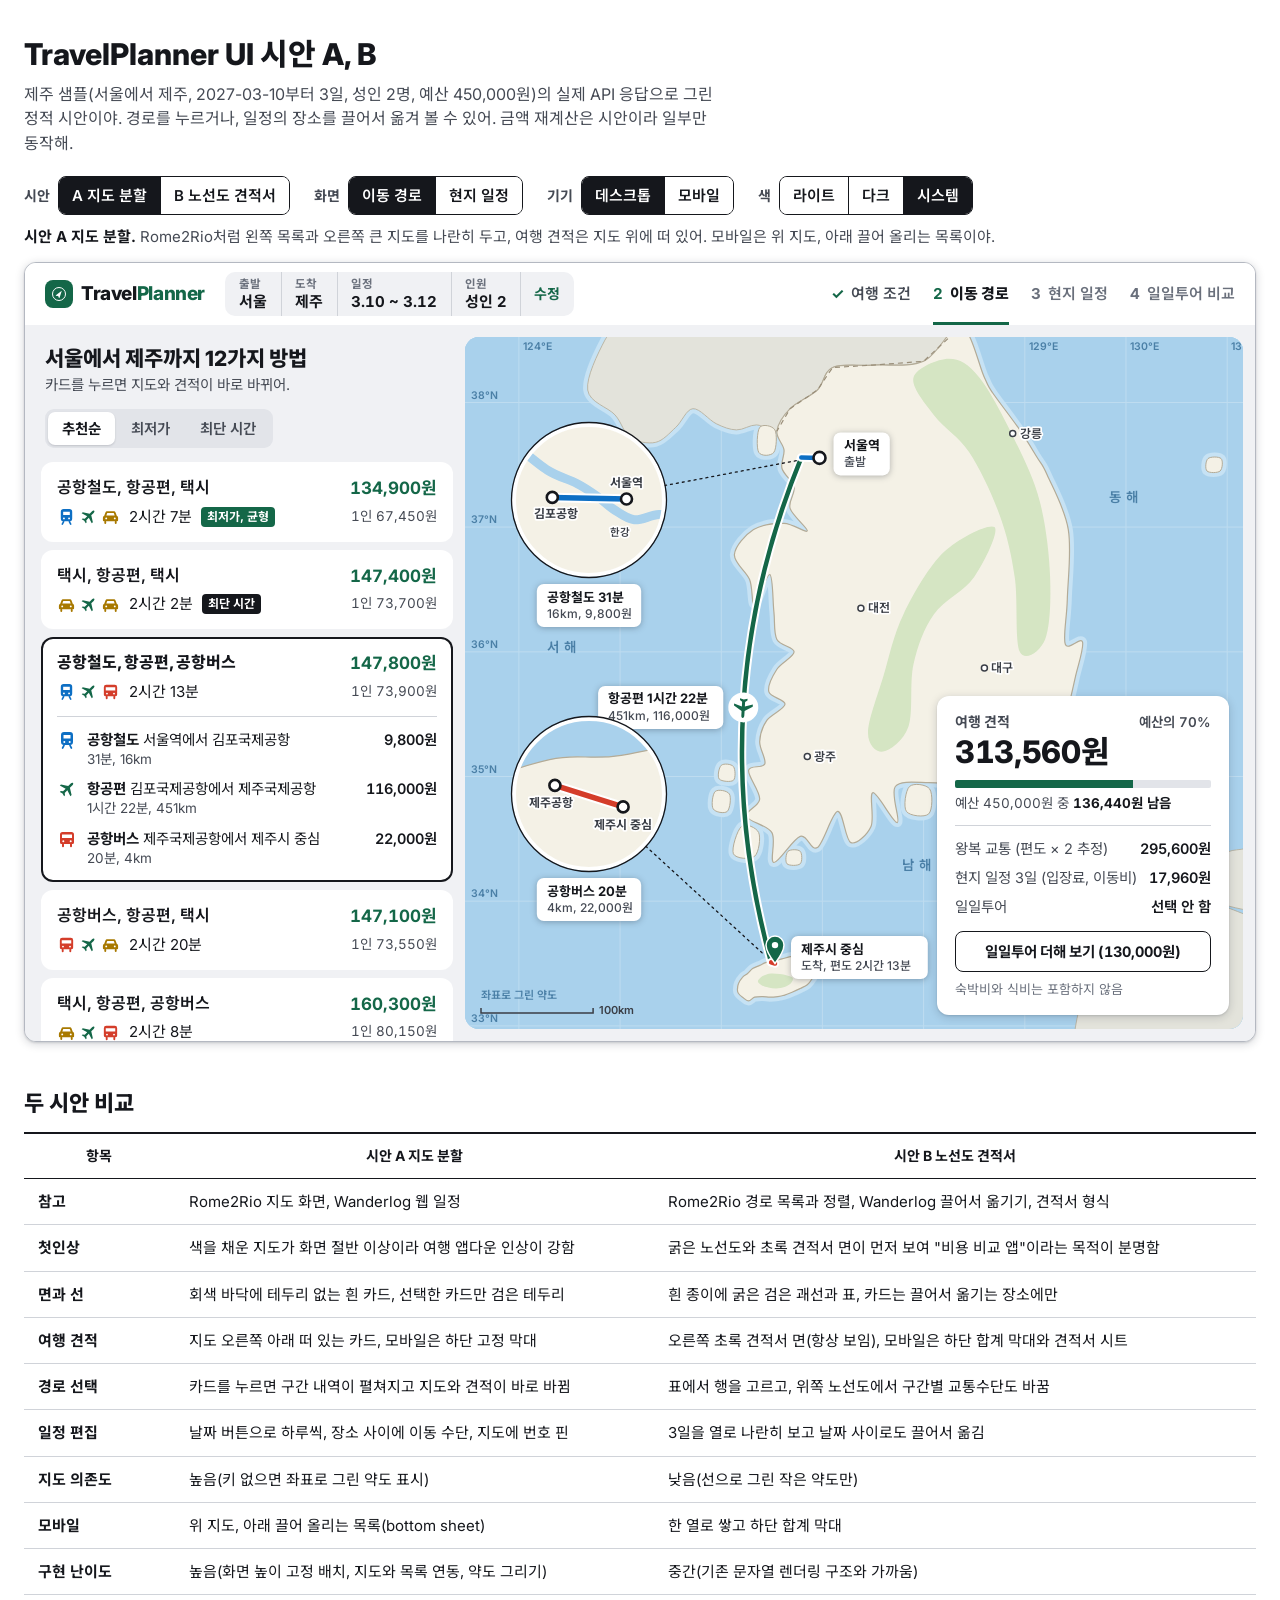
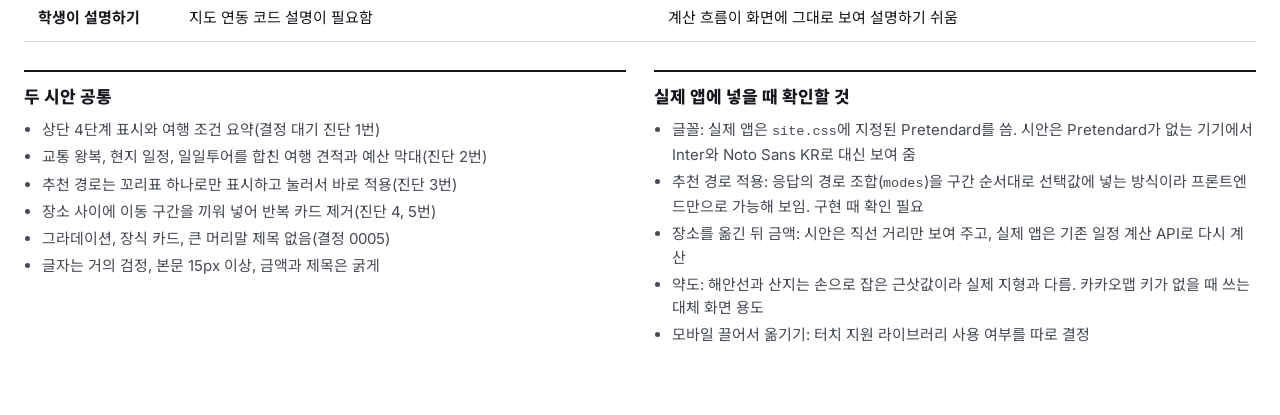
==== commit 56af0d97: "[UPDATE] 시안에 라이트, 다크, 시스템 색 전환 버튼 추가 - 기기 설정과 상관없이 라이트와 다크 시안을 직접 골라 볼 수 있게 함" ====
--- a/doc/design/drafts/2026-11-23-ui-drafts-a-b.html
+++ b/doc/design/drafts/2026-11-23-ui-drafts-a-b.html
@@ -402,6 +402,7 @@
     <div><span class="pick-label">시안</span><span class="pick" id="ctl-variant"><button type="button" data-v="a" aria-pressed="true">A 지도 분할</button><button type="button" data-v="b" aria-pressed="false">B 노선도 견적서</button></span></div>
     <div><span class="pick-label">화면</span><span class="pick" id="ctl-screen"><button type="button" data-s="route" aria-pressed="true">이동 경로</button><button type="button" data-s="plan" aria-pressed="false">현지 일정</button></span></div>
     <div><span class="pick-label">기기</span><span class="pick" id="ctl-device"><button type="button" data-d="desktop" aria-pressed="true">데스크톱</button><button type="button" data-d="mobile" aria-pressed="false">모바일</button></span></div>
+    <div><span class="pick-label">색</span><span class="pick" id="ctl-theme"><button type="button" data-t="light" aria-pressed="false">라이트</button><button type="button" data-t="dark" aria-pressed="false">다크</button><button type="button" data-t="system" aria-pressed="true">시스템</button></span></div>
   </div>
   <p class="variant-note" id="variant-note"></p>
   <div class="stage" id="stage" data-device="desktop"><div class="frame" id="frame"></div></div>
@@ -942,8 +943,15 @@
   clearTimeout(toastTimer);
   toastTimer = setTimeout(() => { state.toast = ''; render(); }, 2600);
 }
+// 색 선택: 라이트, 다크는 data-theme으로 고정하고, 시스템은 기기 설정(prefers-color-scheme)을 따름
+document.getElementById('ctl-theme').addEventListener('click', ev => {
+  const b = ev.target.closest('button[data-t]'); if (!b) return;
+  if (b.dataset.t === 'system') delete document.documentElement.dataset.theme;
+  else document.documentElement.dataset.theme = b.dataset.t;
+  document.querySelectorAll('#ctl-theme button').forEach(x => x.setAttribute('aria-pressed', String(x === b)));
+});
 document.querySelector('.controls').addEventListener('click', ev => {
-  const b = ev.target.closest('button'); if (!b) return;
+  const b = ev.target.closest('button'); if (!b || b.dataset.t) return;
   const before = state.variant + state.screen + state.device;
   if (b.dataset.v) state.variant = b.dataset.v;
   if (b.dataset.s) state.screen = b.dataset.s;
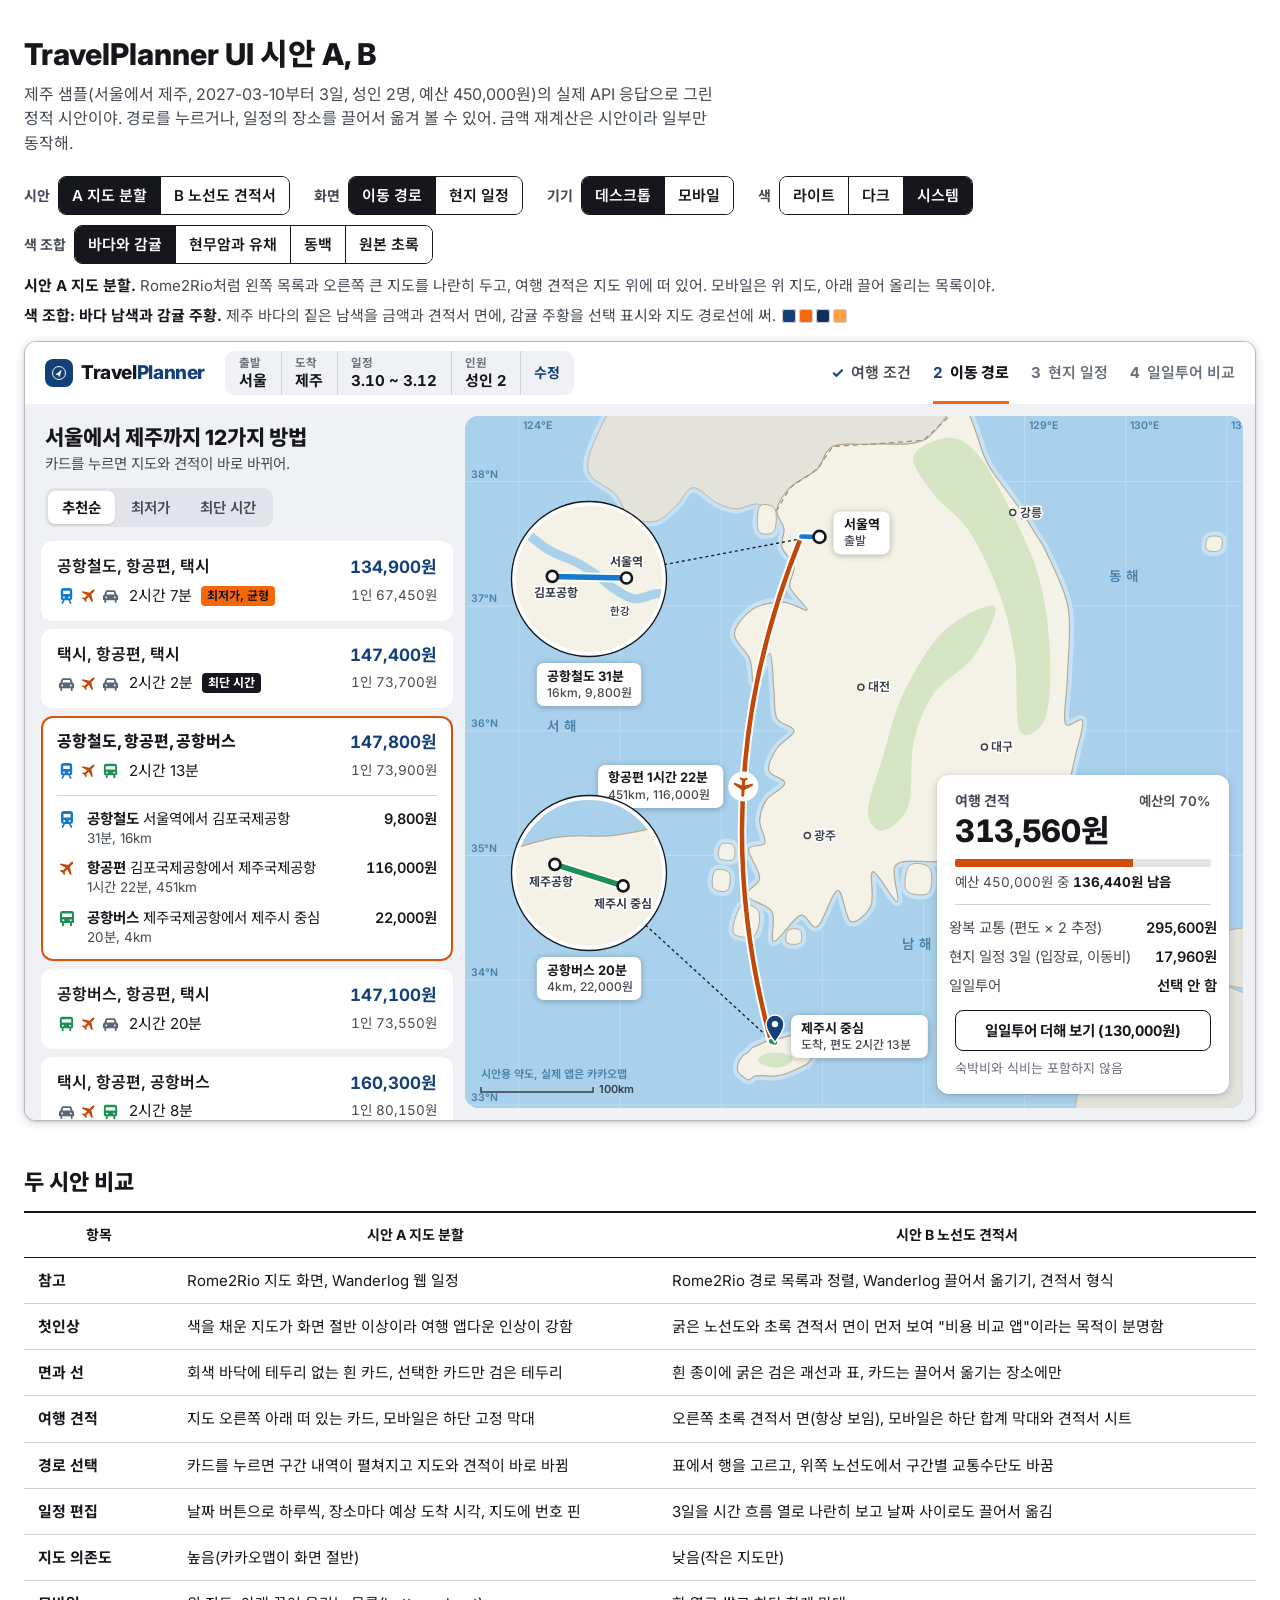
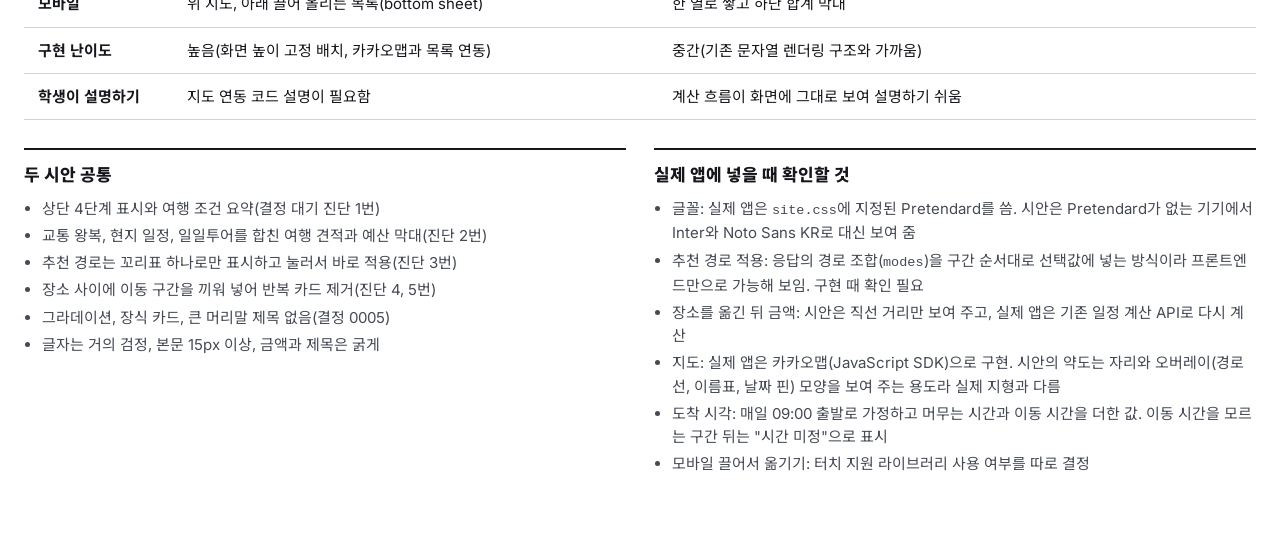
==== commit 647e1453: "[ADD] 구현 참고용 최신 시안과 다음 할 일 정리 - 최신 시안 HTML과 카카오맵 확인용 페이지를 drafts에 저장(키 미포함) - 학생에게 공유한 현행 진단 HTML 추가" ====
--- a/doc/design/drafts/2026-11-23-ui-drafts-a-b.html
+++ b/doc/design/drafts/2026-11-23-ui-drafts-a-b.html
@@ -23,6 +23,13 @@
   /* 학생 브랜드 초록: 금액, 주 버튼, 현재 단계, 시안 B의 견적서 면에만 씀 */
   --brand: #146748;
   --brand-on: #ffffff;
+  /* 선택 테두리, 선택 바탕, 꼬리표, 예산 막대, 바뀐 곳 강조 배경 */
+  --sel: #15171c;
+  --sel-soft: #ffffff;
+  --mark: #146748;
+  --mark-on: #ffffff;
+  --bar: #146748;
+  --flash: #dcefe3;
   --slab: #0e4131;
   --slab-ink: #ffffff;
   --slab-ink-2: #bddccd;
@@ -74,7 +81,7 @@
 }
 @media (prefers-color-scheme: dark) { :root:not([data-theme="light"]) {
   --page: #0e0f12; --ink: #eceef2; --ink-2: #b6bbc5; --ink-3: #8d93a0; --paper: #1a1c21; --field: #101216; --field-2: #282b33; --rule: #383c46; --frame-edge: #3d414b;
-  --brand: #52c591; --brand-on: #06140d;
+  --brand: #52c591; --brand-on: #06140d; --sel: #eceef2; --sel-soft: #1a1c21; --mark: #52c591; --mark-on: #06140d; --bar: #52c591; --flash: #1d3a2b;
   --slab: #0e4131; --slab-ink: #ffffff; --slab-ink-2: #bddccd; --slab-rule: #3f7260; --slab-track: #2a5c4a; --slab-fill: #7ddfae; --slab-over: #ffb37a;
   --warn: #f0a35a; --over: #ff8787;
   --m-rail: #5aa9ee; --m-air: #52c591; --m-bus: #f47c6c; --m-road: #e0b64a;
@@ -86,7 +93,7 @@
   color-scheme: dark; } }
 :root[data-theme="dark"] {
   --page: #0e0f12; --ink: #eceef2; --ink-2: #b6bbc5; --ink-3: #8d93a0; --paper: #1a1c21; --field: #101216; --field-2: #282b33; --rule: #383c46; --frame-edge: #3d414b;
-  --brand: #52c591; --brand-on: #06140d;
+  --brand: #52c591; --brand-on: #06140d; --sel: #eceef2; --sel-soft: #1a1c21; --mark: #52c591; --mark-on: #06140d; --bar: #52c591; --flash: #1d3a2b;
   --slab: #0e4131; --slab-ink: #ffffff; --slab-ink-2: #bddccd; --slab-rule: #3f7260; --slab-track: #2a5c4a; --slab-fill: #7ddfae; --slab-over: #ffb37a;
   --warn: #f0a35a; --over: #ff8787;
   --m-rail: #5aa9ee; --m-air: #52c591; --m-bus: #f47c6c; --m-road: #e0b64a;
@@ -97,6 +104,17 @@
   --b-sea: #101216; --b-grat: #1e2127; --b-shore: #101216; --b-seatext: #717885; --b-land: #1e2127; --b-edge: #8d93a0; --b-mt: #24272e; --b-mt2: #2b2f37; --b-foreign: #15171b; --b-maptext: #b6bbc5; --b-border: #717885;
   color-scheme: dark; }
 
+/* 색 조합: 조작 막대에서 고르면 문서 루트의 data-palette가 바뀜. 지도 바탕색은 조합과 상관없이 그대로 둠 */
+:root[data-palette="sea"] { --brand: #14407a; --brand-on: #ffffff; --sel: #d9510a; --sel-soft: #ffffff; --mark: #f76707; --mark-on: #15171c; --bar: #cf4f0a; --flash: #ffe6d1; --slab: #10315e; --slab-ink: #ffffff; --slab-ink-2: #c5d5ec; --slab-rule: #4a6d9c; --slab-track: #294b7b; --slab-fill: #ff9f43; --slab-over: #ff8f8f; --over: #c92a2a; --m-rail: #1479d0; --m-air: #c2470a; --m-bus: #1c8f52; --m-road: #5b6675; --d1: #14407a; --d2: #c94f0a; --d3: #0b7f7f; --pin-ink: #ffffff; }
+@media (prefers-color-scheme: dark) { :root[data-palette="sea"]:not([data-theme="light"]) { --brand: #8fb8f5; --brand-on: #0a1626; --sel: #ff9447; --sel-soft: #1a1c21; --mark: #ff9447; --mark-on: #1a1206; --bar: #ff9447; --flash: #4a2d17; --slab: #10315e; --slab-ink: #ffffff; --slab-ink-2: #c5d5ec; --slab-rule: #4a6d9c; --slab-track: #294b7b; --slab-fill: #ff9f43; --slab-over: #ff8f8f; --over: #ff8787; --m-rail: #5aa9ee; --m-air: #ff9447; --m-bus: #4cc082; --m-road: #a3adba; --d1: #8fb8f5; --d2: #ff9447; --d3: #4cc7c7; --pin-ink: #0b0d10; } }
+:root[data-palette="sea"][data-theme="dark"] { --brand: #8fb8f5; --brand-on: #0a1626; --sel: #ff9447; --sel-soft: #1a1c21; --mark: #ff9447; --mark-on: #1a1206; --bar: #ff9447; --flash: #4a2d17; --slab: #10315e; --slab-ink: #ffffff; --slab-ink-2: #c5d5ec; --slab-rule: #4a6d9c; --slab-track: #294b7b; --slab-fill: #ff9f43; --slab-over: #ff8f8f; --over: #ff8787; --m-rail: #5aa9ee; --m-air: #ff9447; --m-bus: #4cc082; --m-road: #a3adba; --d1: #8fb8f5; --d2: #ff9447; --d3: #4cc7c7; --pin-ink: #0b0d10; }
+:root[data-palette="basalt"] { --brand: #23272e; --brand-on: #ffffff; --sel: #15171c; --sel-soft: #fff6cc; --mark: #f5c400; --mark-on: #15171c; --bar: #23272e; --flash: #fff0a8; --slab: #25282e; --slab-ink: #ffffff; --slab-ink-2: #c9ccd3; --slab-rule: #5f646e; --slab-track: #40444c; --slab-fill: #f5c400; --slab-over: #ff8f6b; --over: #c92a2a; --m-rail: #0d6fc4; --m-air: #23272e; --m-bus: #1c8f52; --m-road: #7b8491; --d1: #23272e; --d2: #8a6800; --d3: #1f6fb2; --pin-ink: #ffffff; }
+@media (prefers-color-scheme: dark) { :root[data-palette="basalt"]:not([data-theme="light"]) { --brand: #f5c400; --brand-on: #15171c; --sel: #f5c400; --sel-soft: #2b2a1c; --mark: #f5c400; --mark-on: #15171c; --bar: #f5c400; --flash: #4a4015; --slab: #33373f; --slab-ink: #ffffff; --slab-ink-2: #c9ccd3; --slab-rule: #6b7079; --slab-track: #4b5059; --slab-fill: #f5c400; --slab-over: #ff8f6b; --over: #ff8787; --m-rail: #5aa9ee; --m-air: #e6e8ec; --m-bus: #4cc082; --m-road: #8d95a1; --d1: #e6e8ec; --d2: #f5c400; --d3: #5aa9ee; --pin-ink: #0b0d10; } }
+:root[data-palette="basalt"][data-theme="dark"] { --brand: #f5c400; --brand-on: #15171c; --sel: #f5c400; --sel-soft: #2b2a1c; --mark: #f5c400; --mark-on: #15171c; --bar: #f5c400; --flash: #4a4015; --slab: #33373f; --slab-ink: #ffffff; --slab-ink-2: #c9ccd3; --slab-rule: #6b7079; --slab-track: #4b5059; --slab-fill: #f5c400; --slab-over: #ff8f6b; --over: #ff8787; --m-rail: #5aa9ee; --m-air: #e6e8ec; --m-bus: #4cc082; --m-road: #8d95a1; --d1: #e6e8ec; --d2: #f5c400; --d3: #5aa9ee; --pin-ink: #0b0d10; }
+:root[data-palette="camellia"] { --brand: #b0202e; --brand-on: #ffffff; --sel: #b0202e; --sel-soft: #ffffff; --mark: #b0202e; --mark-on: #ffffff; --bar: #b0202e; --flash: #fde2e2; --slab: #7a1622; --slab-ink: #ffffff; --slab-ink-2: #f2cdd1; --slab-rule: #ad5a63; --slab-track: #5a0e18; --slab-fill: #ffd166; --slab-over: #ffffff; --over: #8a4b00; --m-rail: #0d6fc4; --m-air: #b0202e; --m-bus: #1c8f52; --m-road: #5b6675; --d1: #b0202e; --d2: #1f5f8b; --d3: #8a6800; --pin-ink: #ffffff; }
+@media (prefers-color-scheme: dark) { :root[data-palette="camellia"]:not([data-theme="light"]) { --brand: #f58a8a; --brand-on: #2a0509; --sel: #f58a8a; --sel-soft: #1a1c21; --mark: #f58a8a; --mark-on: #2a0509; --bar: #e5565b; --flash: #4a1c20; --slab: #7a1622; --slab-ink: #ffffff; --slab-ink-2: #f2cdd1; --slab-rule: #ad5a63; --slab-track: #5a0e18; --slab-fill: #ffd166; --slab-over: #ffffff; --over: #f0a35a; --m-rail: #5aa9ee; --m-air: #f58a8a; --m-bus: #4cc082; --m-road: #a3adba; --d1: #f58a8a; --d2: #5aa9ee; --d3: #e0b64a; --pin-ink: #0b0d10; } }
+:root[data-palette="camellia"][data-theme="dark"] { --brand: #f58a8a; --brand-on: #2a0509; --sel: #f58a8a; --sel-soft: #1a1c21; --mark: #f58a8a; --mark-on: #2a0509; --bar: #e5565b; --flash: #4a1c20; --slab: #7a1622; --slab-ink: #ffffff; --slab-ink-2: #f2cdd1; --slab-rule: #ad5a63; --slab-track: #5a0e18; --slab-fill: #ffd166; --slab-over: #ffffff; --over: #f0a35a; --m-rail: #5aa9ee; --m-air: #f58a8a; --m-bus: #4cc082; --m-road: #a3adba; --d1: #f58a8a; --d2: #5aa9ee; --d3: #e0b64a; --pin-ink: #0b0d10; }
+
 /* 시안별 약도 색 연결(값은 모두 위 토큰) */
 .va { --shore: var(--a-shore); --sea: var(--a-sea); --grat: var(--a-grat); --seatext: var(--a-seatext); --land: var(--a-land); --edge: var(--a-edge); --mt: var(--a-mt); --mt2: var(--a-mt2); --foreign: var(--a-foreign); --maptext: var(--a-maptext); --border: var(--a-border); }
 .vb { --shore: var(--b-shore); --sea: var(--b-sea); --grat: var(--b-grat); --seatext: var(--b-seatext); --land: var(--b-land); --edge: var(--b-edge); --mt: var(--b-mt); --mt2: var(--b-mt2); --foreign: var(--b-foreign); --maptext: var(--b-maptext); --border: var(--b-border); }
@@ -110,13 +128,14 @@
 .intro h1 { font-size: clamp(23px, 3vw, 30px); font-weight: 800; margin: 0 0 8px; line-height: 1.25; text-wrap: balance; }
 .intro p { margin: 0; color: var(--ink-2); max-width: 70ch; }
 .controls { display: flex; flex-wrap: wrap; gap: 10px 24px; align-items: center; margin: 20px 0 10px; }
-.controls > div { display: flex; align-items: center; gap: 8px; }
-.pick { display: inline-flex; border: 1px solid var(--ink); border-radius: 8px; overflow: hidden; }
+.controls > div { display: flex; align-items: center; gap: 6px 8px; flex-wrap: wrap; min-width: 0; }
+.pick { display: inline-flex; flex-wrap: wrap; border: 1px solid var(--ink); border-radius: 8px; overflow: hidden; }
 .pick-label { font-size: 14px; color: var(--ink-2); font-weight: 700; }
 .pick button { border: 0; background: var(--paper); padding: 7px 13px; cursor: pointer; font-size: 15px; font-weight: 600; color: var(--ink); }
 .pick button + button { border-left: 1px solid var(--ink); }
 .pick button[aria-pressed="true"] { background: var(--ink); color: var(--paper); }
-.variant-note { font-size: 15px; color: var(--ink-2); margin: 0 0 14px; min-height: 1.55em; }
+.variant-note { font-size: 15px; color: var(--ink-2); margin: 0 0 6px; min-height: 1.55em; }
+#palette-note { margin-bottom: 14px; }
 .variant-note b { color: var(--ink); }
 .stage { display: flex; justify-content: center; }
 .frame { width: 100%; height: 780px; border: 1px solid var(--frame-edge); border-radius: 12px; overflow: hidden;
@@ -143,26 +162,47 @@
 .step i { font-style: normal; font-weight: 700; font-variant-numeric: tabular-nums; }
 .step.done { color: var(--ink-2); }
 .step.done i { color: var(--brand); }
-.step.now { color: var(--ink); font-weight: 800; border-bottom-color: var(--brand); }
+.step.now { color: var(--ink); font-weight: 800; border-bottom-color: var(--mark); }
 .step.now i { color: var(--brand); }
 .mi { flex: none; display: inline-block; vertical-align: -3px; }
 .icons { display: inline-flex; gap: 3px; align-items: center; }
 .tag { display: inline-block; font-size: 12px; font-weight: 700; line-height: 1.3; padding: 2px 6px; border-radius: 4px; background: var(--ink); color: var(--paper); white-space: nowrap; }
-.tag.low { background: var(--brand); color: var(--brand-on); }
+.tag.low { background: var(--mark); color: var(--mark-on); }
 .warntext { color: var(--warn); font-weight: 600; }
 .budgetbar { height: 8px; background: var(--field-2); border-radius: 2px; overflow: hidden; }
-.budgetbar i { display: block; height: 100%; background: var(--brand); transition: width .35s ease; }
+.budgetbar i { display: block; height: 100%; background: var(--bar); }
 .budgetbar.over i { background: var(--over); }
 .toast { position: absolute; left: 50%; bottom: 22px; transform: translateX(-50%); background: var(--ink); color: var(--paper); padding: 10px 16px; border-radius: 8px; font-size: 14.5px; font-weight: 600; z-index: 9; max-width: calc(100% - 32px); box-shadow: var(--float-shadow); }
 .drag { cursor: grab; color: var(--ink-3); display: grid; place-items: center; width: 14px; user-select: none; }
 .drag svg { display: block; }
-.dragging { opacity: .4; }
-.dropline { outline: 2px dashed var(--ink); outline-offset: 3px; }
+.dragging { opacity: .35; }
 .mapslot { position: absolute; inset: 0; background: var(--sea); }
 svg.map { display: block; }
 svg.map text { font-family: var(--font); }
 svg.map .callout { filter: drop-shadow(var(--callout-shadow)); }
 .pinsvg { display: block; flex: none; }
+/* 움직임: 바뀐 금액 줄 배경, 옮긴 카드 테두리, 금액 차이 표시, 놓을 자리, 다시 계산 중 */
+@keyframes flashbg { from { background-color: var(--flash); } to { background-color: transparent; } }
+@keyframes flashslab { from { background-color: var(--slab-track); } to { background-color: transparent; } }
+@keyframes movedring { 0%, 35% { box-shadow: 0 0 0 3px var(--sel); background-color: var(--flash); } 100% { box-shadow: 0 0 0 3px transparent; background-color: var(--paper); } }
+@keyframes deltafloat { 0% { opacity: 0; transform: translateY(6px); } 12% { opacity: 1; transform: translateY(0); } 72% { opacity: 1; transform: translateY(-4px); } 100% { opacity: 0; transform: translateY(-12px); } }
+@keyframes slotin { from { opacity: 0; } to { opacity: 1; } }
+@keyframes calcfill { from { transform: scaleX(0); } to { transform: scaleX(1); } }
+@keyframes calcpulse { 0%, 100% { opacity: 1; } 50% { opacity: .55; } }
+.flash { animation: flashbg 1.2s ease-out both; }
+.receipt .flash, .mobilebar .flash { animation-name: flashslab; }
+.moved { animation: movedring 1.6s ease-out both; position: relative; z-index: 2; }
+.delta { position: absolute; opacity: 0; pointer-events: none; font-size: 14px; font-weight: 800; line-height: 1.3; padding: 2px 8px; border-radius: 4px; background: var(--mark); color: var(--mark-on); white-space: nowrap; font-variant-numeric: tabular-nums; z-index: 2; }
+.delta.show { animation: deltafloat 1.8s ease-out both; }
+.dropslot { border: 2px dashed var(--sel); border-radius: 12px; background: var(--flash); display: grid; place-items: center; font-size: 13.5px; font-weight: 700; color: var(--ink); flex: none; animation: slotin .16s ease-out both; }
+.dropempty { border: 1.5px dashed var(--ink-3); border-radius: 4px; padding: 24px 14px; text-align: center; display: grid; gap: 4px; align-content: center; min-height: 132px; color: var(--ink-2); font-size: 14px; }
+.dropempty b { font-size: 15px; font-weight: 700; color: var(--ink); }
+.dropempty.over { border: 2px solid var(--sel); background: var(--flash); }
+.calc { display: inline-grid; gap: 3px; font-weight: 700; color: var(--ink); animation: calcpulse .9s ease-in-out both; }
+.calc i { display: block; height: 2px; background: var(--field-2); position: relative; overflow: hidden; }
+.calc i::after { content: ""; position: absolute; inset: 0; background: var(--sel); transform-origin: left center; animation: calcfill .9s linear both; }
+.swatches { display: inline-flex; gap: 3px; margin-left: 6px; vertical-align: -2px; }
+.swatches i { width: 14px; height: 14px; border-radius: 3px; box-shadow: inset 0 0 0 1px var(--rule); }
 @media (prefers-reduced-motion: reduce) { * { transition: none !important; animation: none !important; } }
 
 /* ---------- 시안 A: 회색 바닥, 흰 카드, 큰 지도 ---------- */
@@ -176,7 +216,7 @@
 .va .sort button[aria-pressed="true"] { background: var(--paper); color: var(--ink); font-weight: 700; box-shadow: var(--lift-shadow); }
 .va .routecard { display: grid; grid-template-columns: minmax(0, 1fr) auto; gap: 5px 14px; padding: 14px 16px; border: 0; border-radius: 12px; background: var(--paper); cursor: pointer; text-align: left; width: 100%; flex: none; }
 .va .routecard:hover { box-shadow: inset 0 0 0 1px var(--ink-3); }
-.va .routecard[aria-pressed="true"] { box-shadow: inset 0 0 0 2px var(--ink); }
+.va .routecard[aria-pressed="true"] { box-shadow: inset 0 0 0 2px var(--sel); background: var(--sel-soft); }
 .va .rc-title { font-size: 16px; font-weight: 600; }
 .va .routecard[aria-pressed="true"] .rc-title { font-weight: 800; }
 .va .rc-price { font-size: 17px; font-weight: 700; color: var(--brand); text-align: right; white-space: nowrap; }
@@ -191,7 +231,9 @@
 .va .leg .num { font-weight: 600; }
 .va .mappane { position: relative; min-height: 0; margin: 12px 12px 12px 0; border-radius: 14px; overflow: hidden; background: var(--sea); }
 .va .estimate { position: absolute; right: 14px; bottom: 14px; width: 292px; background: var(--paper); border-radius: 12px; box-shadow: var(--float-shadow); padding: 16px 18px; z-index: 3; }
-.va .est-main { display: grid; grid-template-columns: 1fr auto; gap: 0 10px; align-items: baseline; }
+.va .est-main { display: grid; grid-template-columns: 1fr auto; gap: 0 10px; align-items: baseline; position: relative; }
+.va .delta { right: 0; top: -3px; }
+.va .detail .row { margin-inline: -6px; padding-inline: 6px; border-radius: 4px; }
 .va .est-label { font-size: 14px; font-weight: 700; color: var(--ink-2); }
 .va .est-pct { font-size: 13.5px; font-weight: 600; color: var(--ink-2); }
 .va .est-sum { grid-column: 1 / -1; font-size: 31px; font-weight: 800; line-height: 1.25; letter-spacing: -0.01em; }
@@ -212,10 +254,16 @@
 .va .daybtn { border: 0; background: var(--paper); padding: 9px 12px; border-radius: 10px; cursor: pointer; font-size: 13.5px; text-align: left; line-height: 1.35; color: var(--ink-2); }
 .va .daybtn b { display: flex; align-items: center; gap: 6px; font-size: 15.5px; font-weight: 700; color: var(--ink); }
 .va .daybtn b i { width: 10px; height: 10px; border-radius: 50%; }
-.va .daybtn[aria-pressed="true"] { box-shadow: inset 0 0 0 2px var(--ink); }
+.va .daybtn[aria-pressed="true"] { box-shadow: inset 0 0 0 2px var(--sel); background: var(--sel-soft); }
 .va .timeline { display: flex; flex-direction: column; padding: 6px 0 20px; flex: none; }
 .va .stop { display: grid; grid-template-columns: 14px 26px minmax(0, 1fr) auto; gap: 10px; align-items: center; padding: 13px 14px 13px 10px; background: var(--paper); border-radius: 12px; }
 .va .stop h4 { margin: 0; font-size: 16px; font-weight: 700; }
+.va .stop .arr { display: block; font-size: 13.5px; font-weight: 800; color: var(--ink-2); }
+.va .stop .arr.none { font-weight: 600; color: var(--ink-3); }
+.va .dayfacts { margin: 0; padding: 4px 4px 8px; font-size: 14px; color: var(--ink-2); }
+.va .dayfacts b { color: var(--ink); font-weight: 700; }
+.va .endrow { margin-left: 46px; padding: 9px 0 2px 20px; font-size: 14px; font-weight: 700; color: var(--ink-2); }
+.va .dropslot { margin-block: 6px; }
 .va .stop p { margin: 0; font-size: 14px; color: var(--ink-2); }
 .va .stop .fee { font-size: 15px; font-weight: 700; white-space: nowrap; }
 .va .between { margin-left: 46px; border-left: 2px dotted var(--ink-3); padding: 9px 0 9px 18px; font-size: 14px; color: var(--ink-2); display: flex; gap: 8px; align-items: center; flex-wrap: wrap; }
@@ -248,6 +296,7 @@
   .va .est-main { cursor: pointer; grid-template-columns: auto 1fr auto; align-items: center; }
   .va .est-sum { grid-column: auto; font-size: 23px; text-align: right; }
   .va .est-pct { display: none; }
+  .va .delta { right: auto; left: 76px; top: 3px; }
   .va .est-toggle { display: inline; font-size: 13.5px; font-weight: 700; color: var(--brand); }
   .va .detail { display: none; }
   .va .estimate.open .detail { display: block; }
@@ -288,8 +337,8 @@
 .vb .opt:hover { background: var(--field); }
 .vb .opt .radio { width: 18px; height: 18px; border-radius: 50%; border: 2px solid var(--ink-3); display: grid; place-items: center; }
 .vb .opt[aria-pressed="true"] { background: var(--field); font-weight: 800; }
-.vb .opt[aria-pressed="true"] .radio { border-color: var(--ink); }
-.vb .opt[aria-pressed="true"] .radio::after { content: ""; width: 8px; height: 8px; border-radius: 50%; background: var(--ink); }
+.vb .opt[aria-pressed="true"] .radio { border-color: var(--sel); }
+.vb .opt[aria-pressed="true"] .radio::after { content: ""; width: 8px; height: 8px; border-radius: 50%; background: var(--sel); }
 .vb .opt .o-route { display: flex; gap: 8px 10px; align-items: center; flex-wrap: wrap; font-weight: 600; }
 .vb .opt[aria-pressed="true"] .o-route { font-weight: 800; }
 .vb .opt .rec { font-size: 14px; font-weight: 800; color: var(--brand); }
@@ -304,7 +353,11 @@
 .vb .receipt .row { display: grid; grid-template-columns: auto 1fr auto; gap: 8px; align-items: baseline; font-size: 15.5px; padding: 7px 0; }
 .vb .receipt .row .leader { border-bottom: 2px dotted var(--slab-rule); transform: translateY(-4px); }
 .vb .receipt .row span:last-child { font-weight: 700; }
-.vb .receipt .total { border-top: 2px solid var(--slab-ink); margin-top: 12px; padding-top: 14px; }
+.vb .receipt .total { border-top: 2px solid var(--slab-ink); margin-top: 12px; padding-top: 14px; position: relative; }
+.vb .receipt .delta, .vb .mobilebar .delta { background: var(--slab-fill); color: var(--slab); }
+.vb .receipt .delta { right: 0; top: 12px; }
+.vb .mobilebar .delta { left: 16px; top: -14px; }
+.vb .receipt .row { margin-inline: -6px; padding-inline: 6px; border-radius: 3px; }
 .vb .receipt .total span { display: block; font-size: 14.5px; font-weight: 700; color: var(--slab-ink-2); }
 .vb .receipt .total strong { display: block; font-size: 38px; font-weight: 800; line-height: 1.2; letter-spacing: -0.01em; }
 .vb .receipt .budgetbar { background: var(--slab-track); margin: 14px 0 8px; height: 10px; }
@@ -318,19 +371,42 @@
 .vb .receipt .per { font-size: 15.5px; font-weight: 600; color: var(--slab-ink-2); margin: 2px 0 0; }
 .vb .receipt :focus-visible { outline-color: var(--slab-ink); }
 /* 일정: 날짜별 열 */
-.vb .daycols { display: grid; grid-template-columns: repeat(3, minmax(0, 1fr)); gap: 22px; }
-.vb .daycol { min-height: 250px; display: flex; flex-direction: column; gap: 8px; border-top: 5px solid var(--dc); padding-top: 10px; }
-.vb .daycol header { display: flex; justify-content: space-between; align-items: baseline; padding-bottom: 6px; }
+.vb .daycols { display: grid; grid-template-columns: repeat(3, minmax(0, 1fr)); gap: 24px; align-items: start; }
+.vb .daycol { min-height: 250px; display: flex; flex-direction: column; border-top: 5px solid var(--dc); padding-top: 10px; }
+.vb .daycol header { display: flex; justify-content: space-between; align-items: baseline; }
 .vb .daycol header b { font-size: 20px; font-weight: 800; }
 .vb .daycol header span { font-size: 14px; font-weight: 600; color: var(--ink-2); }
-.vb .pcard { border: 1.5px solid var(--ink); border-radius: 4px; padding: 10px 12px 10px 8px; background: var(--paper); display: grid; grid-template-columns: 14px 22px minmax(0, 1fr); gap: 0 8px; align-items: center; cursor: grab; }
+.vb .dayfacts { margin: 2px 0 8px; font-size: 14px; color: var(--ink-2); }
+.vb .dayfacts b { display: block; font-size: 16px; font-weight: 800; color: var(--ink); }
+/* 하루 띠: 머무는 시간은 날짜 색, 이동 시간은 옅은 회색, 길이는 분에 비례 */
+.vb .daystrip { display: flex; height: 10px; gap: 2px; margin-bottom: 14px; }
+.vb .daystrip i { display: block; background: var(--dc); min-width: 4px; }
+.vb .daystrip i.mv { background: var(--field-2); }
+.vb .daystrip i.un { background: transparent; border: 1.5px dashed var(--ink-3); flex: 0 0 30px; }
+.vb .dayflow { display: flex; flex-direction: column; }
+.vb .frow, .vb .fhop, .vb .fend { display: grid; grid-template-columns: 42px 14px minmax(0, 1fr); column-gap: 8px; }
+.vb .ft { font-size: 14px; font-weight: 800; text-align: right; padding-top: 15px; white-space: nowrap; }
+.vb .ft.none { font-size: 12.5px; font-weight: 600; color: var(--ink-3); white-space: normal; line-height: 1.25; padding-top: 12px; }
+.vb .rail { position: relative; }
+.vb .rail::before { content: ""; position: absolute; left: 5.5px; top: 0; bottom: 0; width: 3px; background: var(--dc); }
+.vb .rail::after { content: ""; position: absolute; left: 0; top: 17px; width: 14px; height: 14px; border-radius: 50%; background: var(--paper); border: 3.5px solid var(--dc); }
+.vb .frow:first-child .rail::before { top: 20px; }
+.vb .fhop .rail::before { background: transparent; width: 0; border-left: 3px dotted var(--ink-3); }
+.vb .fhop .rail::after { display: none; }
+.vb .fend .rail::before { bottom: auto; height: 10px; }
+.vb .fend .rail::after { top: 6px; background: var(--dc); }
+.vb .fend .ft { padding-top: 3px; }
+.vb .fend .endtxt { font-size: 14px; font-weight: 700; color: var(--ink-2); padding: 3px 0 6px; }
+.vb .pcard { border: 1.5px solid var(--ink); border-radius: 4px; margin-block: 4px; padding: 9px 10px 9px 8px; background: var(--paper); display: grid; grid-template-columns: 14px 22px minmax(0, 1fr); gap: 0 8px; align-items: center; cursor: grab; }
 .vb .pcard h4 { margin: 0; font-size: 16px; font-weight: 700; }
 .vb .pcard p { margin: 0; font-size: 14px; color: var(--ink-2); grid-column: 3; }
+.vb .pcard p b { color: var(--ink); font-weight: 700; white-space: nowrap; }
 .vb .pcard .drag, .vb .pcard .pinsvg { grid-row: 1 / span 2; }
-.vb .hop { font-size: 14px; color: var(--ink-2); display: flex; align-items: center; gap: 8px; padding-left: 30px; min-height: 26px; }
-.vb .hop .bar { width: 5px; height: 26px; margin-block: -8px; }
-.vb .daynote { color: var(--ink-2); font-size: 14.5px; margin: 2px 0; }
-.vb .daysum { margin-top: auto; font-size: 14.5px; display: flex; justify-content: space-between; color: var(--ink-2); border-top: 1px solid var(--ink); padding-top: 8px; }
+.vb .hop { font-size: 13.5px; color: var(--ink-2); display: flex; align-items: center; gap: 7px; padding: 7px 0; min-height: 34px; }
+.vb .hop span { min-width: 0; }
+.vb .hop b { color: var(--ink); font-weight: 700; margin-left: auto; white-space: nowrap; }
+.vb .dropslot { margin: 4px 0 4px 64px; border-radius: 4px; }
+.vb .daysum { margin-top: 12px; font-size: 14.5px; display: flex; justify-content: space-between; color: var(--ink-2); border-top: 1px solid var(--ink); padding-top: 8px; }
 .vb .daysum .num { font-weight: 800; color: var(--ink); }
 .vb .jejumap { position: relative; margin-top: 24px; height: 340px; overflow: hidden; border: 1px solid var(--ink); }
 .vb .mobilebar { display: none; }
@@ -351,7 +427,6 @@
   .vb .opt .o-price { grid-column: 3; grid-row: 1 / span 2; }
   .vb .daycols { grid-template-columns: 1fr; gap: 26px; }
   .vb .daycol { min-height: 0; }
-  .vb .daysum { margin-top: 6px; }
   .vb .jejumap { height: 230px; }
   .vb .receipt { display: none; }
   .vb.sheet .receipt { display: flex; position: absolute; left: 0; right: 0; bottom: 66px; max-height: calc(100% - 140px); z-index: 6; border-radius: 16px 16px 0 0; padding: 22px 20px 20px; box-shadow: var(--sheet-shadow); }
@@ -372,7 +447,9 @@
   .vb .receipt .total strong { font-size: 33px; }
   .vb .linewrap { grid-template-columns: 1fr; gap: 16px; }
   .vb .minimap { min-height: 210px; height: 210px; order: -1; }
-  .vb .daycols { gap: 14px; }
+  .vb .daycols { gap: 16px; }
+  .vb .frow, .vb .fhop, .vb .fend { grid-template-columns: 40px 14px minmax(0, 1fr); column-gap: 5px; }
+  .vb .dropslot { margin-left: 59px; }
 }
 
 /* ---------- 아래 비교 문서 ---------- */
@@ -403,8 +480,10 @@
     <div><span class="pick-label">화면</span><span class="pick" id="ctl-screen"><button type="button" data-s="route" aria-pressed="true">이동 경로</button><button type="button" data-s="plan" aria-pressed="false">현지 일정</button></span></div>
     <div><span class="pick-label">기기</span><span class="pick" id="ctl-device"><button type="button" data-d="desktop" aria-pressed="true">데스크톱</button><button type="button" data-d="mobile" aria-pressed="false">모바일</button></span></div>
     <div><span class="pick-label">색</span><span class="pick" id="ctl-theme"><button type="button" data-t="light" aria-pressed="false">라이트</button><button type="button" data-t="dark" aria-pressed="false">다크</button><button type="button" data-t="system" aria-pressed="true">시스템</button></span></div>
+    <div><span class="pick-label">색 조합</span><span class="pick" id="ctl-palette"><button type="button" data-p="sea" aria-pressed="true">바다와 감귤</button><button type="button" data-p="basalt" aria-pressed="false">현무암과 유채</button><button type="button" data-p="camellia" aria-pressed="false">동백</button><button type="button" data-p="student" aria-pressed="false">원본 초록</button></span></div>
   </div>
   <p class="variant-note" id="variant-note"></p>
+  <p class="variant-note" id="palette-note"></p>
   <div class="stage" id="stage" data-device="desktop"><div class="frame" id="frame"></div></div>
 
   <section class="compare" aria-labelledby="cmp-h">
@@ -417,10 +496,10 @@
         <tr><td>면과 선</td><td>회색 바닥에 테두리 없는 흰 카드, 선택한 카드만 검은 테두리</td><td>흰 종이에 굵은 검은 괘선과 표, 카드는 끌어서 옮기는 장소에만</td></tr>
         <tr><td>여행 견적</td><td>지도 오른쪽 아래 떠 있는 카드, 모바일은 하단 고정 막대</td><td>오른쪽 초록 견적서 면(항상 보임), 모바일은 하단 합계 막대와 견적서 시트</td></tr>
         <tr><td>경로 선택</td><td>카드를 누르면 구간 내역이 펼쳐지고 지도와 견적이 바로 바뀜</td><td>표에서 행을 고르고, 위쪽 노선도에서 구간별 교통수단도 바꿈</td></tr>
-        <tr><td>일정 편집</td><td>날짜 버튼으로 하루씩, 장소 사이에 이동 수단, 지도에 번호 핀</td><td>3일을 열로 나란히 보고 날짜 사이로도 끌어서 옮김</td></tr>
-        <tr><td>지도 의존도</td><td>높음(키 없으면 좌표로 그린 약도 표시)</td><td>낮음(선으로 그린 작은 약도만)</td></tr>
+        <tr><td>일정 편집</td><td>날짜 버튼으로 하루씩, 장소마다 예상 도착 시각, 지도에 번호 핀</td><td>3일을 시간 흐름 열로 나란히 보고 날짜 사이로도 끌어서 옮김</td></tr>
+        <tr><td>지도 의존도</td><td>높음(카카오맵이 화면 절반)</td><td>낮음(작은 지도만)</td></tr>
         <tr><td>모바일</td><td>위 지도, 아래 끌어 올리는 목록(bottom sheet)</td><td>한 열로 쌓고 하단 합계 막대</td></tr>
-        <tr><td>구현 난이도</td><td>높음(화면 높이 고정 배치, 지도와 목록 연동, 약도 그리기)</td><td>중간(기존 문자열 렌더링 구조와 가까움)</td></tr>
+        <tr><td>구현 난이도</td><td>높음(화면 높이 고정 배치, 카카오맵과 목록 연동)</td><td>중간(기존 문자열 렌더링 구조와 가까움)</td></tr>
         <tr><td>학생이 설명하기</td><td>지도 연동 코드 설명이 필요함</td><td>계산 흐름이 화면에 그대로 보여 설명하기 쉬움</td></tr>
       </tbody>
     </table></div>
@@ -437,7 +516,8 @@
         <li>글꼴: 실제 앱은 <code>site.css</code>에 지정된 Pretendard를 씀. 시안은 Pretendard가 없는 기기에서 Inter와 Noto Sans KR로 대신 보여 줌</li>
         <li>추천 경로 적용: 응답의 경로 조합(<code>modes</code>)을 구간 순서대로 선택값에 넣는 방식이라 프론트엔드만으로 가능해 보임. 구현 때 확인 필요</li>
         <li>장소를 옮긴 뒤 금액: 시안은 직선 거리만 보여 주고, 실제 앱은 기존 일정 계산 API로 다시 계산</li>
-        <li>약도: 해안선과 산지는 손으로 잡은 근삿값이라 실제 지형과 다름. 카카오맵 키가 없을 때 쓰는 대체 화면 용도</li>
+        <li>지도: 실제 앱은 카카오맵(JavaScript SDK)으로 구현. 시안의 약도는 자리와 오버레이(경로선, 이름표, 날짜 핀) 모양을 보여 주는 용도라 실제 지형과 다름</li>
+        <li>도착 시각: 매일 09:00 출발로 가정하고 머무는 시간과 이동 시간을 더한 값. 이동 시간을 모르는 구간 뒤는 "시간 미정"으로 표시</li>
         <li>모바일 끌어서 옮기기: 터치 지원 라이브러리 사용 여부를 따로 결정</li>
       </ul></div>
     </div>
@@ -536,7 +616,8 @@
 }
 
 // ---------- 약도(SVG) ----------
-// 응답 좌표와 손으로 잡은 해안선으로 그린 약도. 실제 지도가 아니라 카카오맵 키가 없을 때 쓰는 대체 화면을 보여 주는 용도.
+// 응답 좌표와 손으로 잡은 해안선으로 그린 시안용 약도. 실제 앱은 카카오맵(JavaScript SDK)을 쓰고,
+// 경로선, 이름표, 날짜 핀은 그 위에 올리는 오버레이로 구현한다.
 // 해안선, 산지, 강의 좌표는 근삿값이다.
 const KOREA = [[126.55,37.77],[126.62,37.62],[126.60,37.47],[126.72,37.32],[126.68,37.15],[126.85,36.97],[126.62,37.03],[126.32,36.98],[126.13,36.78],[126.28,36.58],[126.33,36.38],[126.48,36.62],[126.52,36.32],[126.55,36.10],[126.72,36.00],[126.55,35.86],[126.47,35.68],[126.63,35.58],[126.45,35.45],[126.38,35.28],[126.43,35.10],[126.27,35.05],[126.38,34.82],[126.25,34.68],[126.50,34.55],[126.52,34.31],[126.78,34.52],[126.95,34.43],[127.15,34.72],[127.28,34.47],[127.48,34.60],[127.50,34.87],[127.74,34.63],[127.72,34.92],[128.05,34.95],[128.30,34.92],[128.42,34.83],[128.58,35.15],[128.72,35.08],[128.90,35.06],[129.06,35.06],[129.20,35.16],[129.27,35.30],[129.40,35.48],[129.50,35.80],[129.57,36.08],[129.40,36.06],[129.42,36.42],[129.43,36.98],[129.22,37.42],[129.12,37.56],[128.95,37.78],[128.68,38.08],[128.60,38.20],[128.37,38.61],[128.0,38.33],[127.5,38.30],[127.1,38.28],[126.95,38.10],[126.68,37.95]];
 const DMZ = [[128.37,38.61],[128.0,38.33],[127.5,38.30],[127.1,38.28],[126.95,38.10],[126.68,37.95],[126.55,37.77]];
@@ -717,7 +798,7 @@
         + mapLabel(a[0] - 4, a[1] + 22, '제주공항', 12) + mapLabel(b[0], b[1] + 22, '제주시 중심', 12);
     }, (cju[0] + jeju[0]) / 2, (cju[1] + jeju[1]) / 2, modeName(m2) + ' ' + mins(s2.opts[m2][0]), s2.km + 'km, ' + won(s2.opts[m2][1]));
   }
-  if (!small) out += scaleBar(p, 16, h - 16, 100) + '<text x="16" y="' + (h - 30) + '" font-size="11" font-weight="600" fill="var(--seatext)">좌표로 그린 약도</text>';
+  if (!small) out += scaleBar(p, 16, h - 16, 100) + '<text x="16" y="' + (h - 30) + '" font-size="11" font-weight="600" fill="var(--seatext)">시안용 약도, 실제 앱은 카카오맵</text>';
   return '<svg class="map" width="' + w + '" height="' + h + '" viewBox="0 0 ' + w + ' ' + h + '" role="img" aria-label="서울역에서 제주시 중심까지 선택한 경로 약도">' + out + '</svg>';
 }
 const DAYCOL = ['var(--d1)', 'var(--d2)', 'var(--d3)'];
@@ -761,7 +842,7 @@
         + mapLabel(x, up ? y - 43 : y + 17, SIGHTS[k].name, small ? 12 : 13);
     });
   });
-  out += lines + dim + pins + (small ? '' : scaleBar(p, 16, h - 16, 10));
+  out += lines + dim + pins + (small ? '' : scaleBar(p, 16, h - 16, 10) + '<text x="16" y="' + (h - 30) + '" font-size="11" font-weight="600" fill="var(--seatext)">시안용 약도, 실제 앱은 카카오맵</text>');
   return '<svg class="map" width="' + w + '" height="' + h + '" viewBox="0 0 ' + w + ' ' + h + '" role="img" aria-label="제주 일정 장소 약도">' + out + '</svg>';
 }
 function fillMaps() {
@@ -805,18 +886,120 @@
 const sortTabs = () => '<div class="sort" role="group" aria-label="정렬">' + [['rec', '추천순'], ['price', '최저가'], ['time', '최단 시간']]
   .map(([k, l]) => '<button type="button" data-sort="' + k + '" aria-pressed="' + (state.sort === k) + '">' + l + '</button>').join('') + '</div>';
 
+// ---------- 일정 시각 ----------
+// 매일 09:00에 첫 장소에 도착한다고 가정하고, 머무는 시간과 이동 시간을 더해 도착 시각을 계산한다.
+// 이동 시간을 모르는 구간(순서를 바꿔 서버 계산이 없는 구간) 뒤는 시각을 비워 둔다.
+const START_MIN = 9 * 60;
+const clock = m => String(Math.floor(m / 60)).padStart(2, '0') + ':' + String(m % 60).padStart(2, '0');
+function schedule(d) {
+  let t = START_MIN, known = true, stay = 0, move = 0, unknown = 0, fee = 0, fare = 0;
+  const rows = d.stops.map((k, i) => {
+    const s = SIGHTS[k], arr = known ? t : null;
+    stay += s.stay; fee += s.fee;
+    if (known) t += s.stay;
+    const dep = known ? t : null;
+    let h = null;
+    if (i < d.stops.length - 1) {
+      h = hop(k, d.stops[i + 1]);
+      h.calc = !!state.recalc?.has(k + '>' + d.stops[i + 1]);
+      if (h.calc || h.min == null) { known = false; unknown++; } else { move += h.min; fare += h.fare; if (known) t += h.min; }
+    }
+    return {k, s, arr, dep, h};
+  });
+  return {rows, stay, move, unknown, fee, fare, end: rows.length ? rows[rows.length - 1].dep : null};
+}
+const moveText = sc => sc.unknown ? (sc.move ? '이동 ' + mins(sc.move) + ' + 미정 ' + sc.unknown + '구간' : '이동 시간 미정') : '이동 ' + (sc.move ? mins(sc.move) : '없음');
+const CALC = '<span class="calc">다시 계산 중<i></i></span>';
+
+// ---------- 움직임 ----------
+// 화면은 그릴 때마다 통째로 바뀌므로, 값과 시작 시각을 따로 기억해 두고 다시 그린 뒤에 이어서 움직인다.
+const RM = matchMedia('(prefers-reduced-motion: reduce)');
+const ROLL_MS = 620;
+const anim = {vals: {}, rolls: {}, flashes: {}, delta: null, raf: 0};
+const FMT = {
+  won: v => won(Math.round(v)),
+  pct: v => '예산의 ' + Math.round(v) + '%',
+  left: v => v >= 0 ? won(Math.round(v)) + ' 남음' : won(Math.round(-v)) + ' 초과',
+  per: v => '1인 ' + won(Math.round(v)),
+  bar: v => ''
+};
+const easeOut = t => 1 - Math.pow(1 - t, 3);
+// 숫자가 굴러가며 바뀌는 칸
+const roll = (key, val, fmt = 'won', tag = 'span', cls = 'num') => '<' + tag + ' class="' + cls + '" data-roll="' + key + '" data-val="' + val + '" data-fmt="' + fmt + '">' + FMT[fmt](val) + '</' + tag + '>';
+const rollOr = (key, val, text) => val == null ? '<span class="num" data-swap="' + key + '">' + text + '</span>' : roll(key, val);
+const barHtml = e => '<div class="budgetbar' + (e.left < 0 ? ' over' : '') + '"><i data-roll="bar" data-val="' + (e.ratio * 100).toFixed(2) + '" data-fmt="bar" style="width:' + (e.ratio * 100).toFixed(2) + '%"></i></div>';
+function rollNow(key, now) {
+  const r = anim.rolls[key]; if (!r) return null;
+  const t = Math.min(1, (now - r.t0) / ROLL_MS);
+  return r.from + (r.to - r.from) * easeOut(t);
+}
+function syncMotion() {
+  const now = performance.now(), seen = new Set();
+  frame.querySelectorAll('[data-roll]').forEach(el => {
+    const key = el.dataset.roll, val = +el.dataset.val;
+    if (seen.has(key)) return; seen.add(key);
+    const prev = anim.vals[key];
+    if (prev !== undefined && prev !== val) {
+      if (!RM.matches) { anim.rolls[key] = {from: rollNow(key, now) ?? prev, to: val, t0: now}; anim.flashes[key] = now; }
+      if (key === 'sum') anim.delta = {diff: val - prev, t0: now};
+    }
+    anim.vals[key] = val;
+  });
+  // 값이 없어진 칸(일일투어 빼기 등)은 0으로 기억해 두어, 다시 생길 때 0에서 올라가게 함
+  frame.querySelectorAll('[data-swap]').forEach(el => { const key = el.dataset.swap; if (anim.vals[key]) anim.flashes[key] = now; anim.vals[key] = 0; });
+  if (RM.matches) return;
+  frame.querySelectorAll('[data-flash]').forEach(el => {
+    const t0 = anim.flashes[el.dataset.flash];
+    if (t0 !== undefined && now - t0 < 1200) { el.classList.add('flash'); el.style.animationDelay = Math.round(t0 - now) + 'ms'; }
+  });
+  if (anim.delta && now - anim.delta.t0 < 1800) frame.querySelectorAll('.delta').forEach(el => {
+    el.textContent = (anim.delta.diff > 0 ? '+' : '-') + won(Math.abs(anim.delta.diff));
+    el.classList.add('show'); el.style.animationDelay = Math.round(anim.delta.t0 - now) + 'ms';
+  });
+  if (state.moved && now - state.moved.t0 < 1600) {
+    const el = frame.querySelector('[data-stop="' + state.moved.k + '"]');
+    if (el) { el.classList.add('moved'); el.style.animationDelay = Math.round(state.moved.t0 - now) + 'ms'; }
+  }
+  tick();
+}
+function tick() {
+  cancelAnimationFrame(anim.raf);
+  const now = performance.now(); let active = false;
+  frame.querySelectorAll('[data-roll]').forEach(el => {
+    const v = rollNow(el.dataset.roll, now); if (v == null) return;
+    if (el.dataset.fmt === 'bar') el.style.width = v.toFixed(2) + '%'; else el.textContent = FMT[el.dataset.fmt](v);
+    active = true;
+  });
+  for (const k in anim.rolls) if (now - anim.rolls[k].t0 >= ROLL_MS) delete anim.rolls[k];
+  if (active) anim.raf = requestAnimationFrame(tick);
+}
+// 끌어서 옮긴 뒤: 다시 그리기 전 위치에서 새 위치로 미끄러지게 함(FLIP)
+let pendingFlip = null;
+const rowOf = c => c.closest('.frow') || c;
+function snapshot() { const m = {}; frame.querySelectorAll('[data-stop]').forEach(el => m[el.dataset.stop] = rowOf(el).getBoundingClientRect()); return m; }
+function playFlip(first) {
+  if (RM.matches) return;
+  frame.querySelectorAll('[data-stop]').forEach(el => {
+    const a = first[el.dataset.stop]; if (!a) return;
+    const row = rowOf(el), b = row.getBoundingClientRect(), dx = a.left - b.left, dy = a.top - b.top;
+    if (Math.abs(dx) + Math.abs(dy) < 1) return;
+    row.style.position = 'relative'; row.style.zIndex = el.dataset.stop === state.moved?.k ? 3 : 1;
+    row.animate([{transform: 'translate(' + dx.toFixed(1) + 'px,' + dy.toFixed(1) + 'px)'}, {transform: 'translate(0,0)'}], {duration: 320, easing: 'cubic-bezier(.2,.7,.2,1)'});
+  });
+  frame.querySelectorAll('.between, .fhop, .fend, .endrow').forEach(el => el.animate([{opacity: 0}, {opacity: 0, offset: .45}, {opacity: 1}], {duration: 420, easing: 'ease-out'}));
+}
+
 // ---------- 시안 A ----------
 function renderA() {
   const e = estimate();
-  const pct = Math.round(e.sum / TRIP.budget * 100);
   const est = '<aside class="estimate' + (state.sheetOpen ? ' open' : '') + '" aria-label="여행 견적">'
-    + '<div class="est-main" data-act="sheet"><span class="est-label">여행 견적</span><span class="est-pct num">예산의 ' + pct + '%</span>'
-    + '<strong class="est-sum num">' + won(e.sum) + '</strong><span class="est-toggle">' + (state.sheetOpen ? '접기' : '내역') + '</span>'
-    + '<div class="budgetbar' + (e.left < 0 ? ' over' : '') + '"><i style="width:' + (e.ratio * 100).toFixed(1) + '%"></i></div>'
-    + '<p class="est-left num' + (e.left < 0 ? ' over' : '') + '">예산 ' + won(TRIP.budget) + ' 중 <b>' + (e.left >= 0 ? won(e.left) + ' 남음' : won(-e.left) + ' 초과') + '</b></p></div>'
-    + '<div class="detail"><div class="row"><span>왕복 교통 (편도 × 2 추정)</span><span class="num">' + (e.transport == null ? '일부 미확인' : won(e.transport)) + '</span></div>'
-    + '<div class="row"><span>현지 일정 3일 (입장료, 이동비)</span><span class="num">' + won(e.local) + '</span></div>'
-    + '<div class="row"><span>일일투어</span><span class="num">' + (e.tour ? won(e.tour) : '선택 안 함') + '</span></div>'
+    + '<div class="est-main" data-act="sheet"><span class="est-label">여행 견적</span>' + roll('pct', e.sum / TRIP.budget * 100, 'pct', 'span', 'est-pct num')
+    + roll('sum', e.sum, 'won', 'strong', 'est-sum num') + '<span class="est-toggle">' + (state.sheetOpen ? '접기' : '내역') + '</span><span class="delta" aria-hidden="true"></span>'
+    + barHtml(e)
+    + '<p class="est-left num' + (e.left < 0 ? ' over' : '') + '">예산 ' + won(TRIP.budget) + ' 중 ' + roll('left', e.left, 'left', 'b', '') + '</p></div>'
+    + '<div class="detail"><div class="row" data-flash="transport"><span>왕복 교통 (편도 × 2 추정)</span>' + rollOr('transport', e.transport, '일부 미확인') + '</div>'
+    + '<div class="row" data-flash="local"><span>현지 일정 3일 (입장료, 이동비)</span>' + roll('local', e.local) + '</div>'
+    + '<div class="row" data-flash="tour"><span>일일투어</span>' + rollOr('tour', e.tour || null, '선택 안 함') + '</div>'
     + '<button type="button" class="addtour" data-act="tour">' + (state.tour ? '일일투어 빼기' : '일일투어 더해 보기 <span class="num">(' + won(TOUR.total) + ')</span>') + '</button>'
     + '<small class="fine">숙박비와 식비는 포함하지 않음</small></div></aside>';
   let list = '', slot = '';
@@ -837,17 +1020,16 @@
       }).join('');
     slot = '<div class="mapslot" data-map="route"></div>';
   } else {
-    const d = state.days[state.day];
-    list = '<div class="sheethandle"></div><div class="listhead"><h2>제주 현지 일정</h2><p style="margin-bottom:0">장소 왼쪽 손잡이를 끌어서 순서를 바꿔.</p></div>'
+    const d = state.days[state.day], sc = schedule(d);
+    list = '<div class="sheethandle"></div><div class="listhead"><h2>제주 현지 일정</h2><p style="margin-bottom:0">장소 왼쪽 손잡이를 끌어서 순서를 바꿔. 도착 시각은 09:00 출발로 가정한 값이야.</p></div>'
       + '<div class="days" role="group" aria-label="날짜">' + state.days.map((x, i) => '<button type="button" class="daybtn" data-day="' + i + '" aria-pressed="' + (i === state.day) + '"><b><i style="background:' + DAYCOL[i] + '"></i>' + x.label + '</b>' + x.date + '</button>').join('') + '</div>'
-      + '<div class="timeline" data-dropday="' + state.day + '">' + (d.stops.length ? d.stops.map((k, i) => {
-        const s = SIGHTS[k];
-        const h = i < d.stops.length - 1 ? hop(k, d.stops[i + 1]) : null;
-        return '<div class="stop" draggable="true" data-stop="' + k + '" data-from="' + state.day + '">' + GRIP + pinBadge(i + 1, DAYCOL[state.day])
-          + '<div><h4>' + s.name + '</h4><p>' + s.note + ', ' + mins(s.stay) + ' 머무름</p></div><span class="fee num">' + (s.fee ? won(s.fee) : '무료') + '</span></div>'
-          + (h ? '<div class="between">' + micon(h.mode, 18) + '<select aria-label="이동 수단" id="hop-' + k + '"><option>시내버스</option><option>택시</option><option>자가용</option></select>'
-            + (h.min ? '<span>' + mins(h.min) + ', ' + h.km + 'km</span><span class="num">' + won(h.fare) + '</span>' : '<span>직선 ' + h.km + 'km, 저장하면 요금 다시 계산</span>') + '</div>' : '');
-      }).join('') : '<p class="emptyday">' + (d.note || '') + '. 아직 장소가 없어. 공항 가기 전에 들를 곳을 더해 봐.</p>')
+      + '<div class="timeline" data-dropday="' + state.day + '">' + (d.stops.length ? '<p class="dayfacts num"><b>' + clock(START_MIN) + ' ~ ' + (sc.end == null ? '미정' : clock(sc.end)) + '</b>, 머무름 ' + mins(sc.stay) + ', ' + moveText(sc) + '</p>'
+        + sc.rows.map(({k, s, arr, h}, i) => '<div class="stop" draggable="true" data-stop="' + k + '" data-from="' + state.day + '">' + GRIP + pinBadge(i + 1, DAYCOL[state.day])
+          + '<div><span class="arr num' + (arr == null ? ' none' : '') + '">' + (arr == null ? '도착 시간 미정' : clock(arr) + ' 도착') + '</span><h4>' + s.name + '</h4><p>' + s.note + ', ' + mins(s.stay) + ' 머무름</p></div><span class="fee num">' + (s.fee ? won(s.fee) : '무료') + '</span></div>'
+          + (h ? '<div class="between">' + micon(h.mode, 18) + (h.calc ? CALC : '<select aria-label="이동 수단" id="hop-' + k + '"><option>시내버스</option><option>택시</option><option>자가용</option></select>'
+            + (h.min ? '<span>' + mins(h.min) + ', ' + h.km + 'km</span><span class="num">' + won(h.fare) + '</span>' : '<span>직선 ' + h.km + 'km, 시간과 요금은 저장하면 계산</span>')) + '</div>' : '')).join('')
+        + '<div class="endrow num">' + (sc.end == null ? '끝나는 시간 미정' : clock(sc.end) + ' 일정 끝') + '</div>'
+        : '<p class="emptyday">' + (d.note || '') + '. 아직 장소가 없어. 공항 가기 전에 들를 곳을 더해 봐.</p>')
       + '<button type="button" class="addplace"><svg width="16" height="16" viewBox="0 0 16 16" fill="none" stroke="currentColor" stroke-width="2" stroke-linecap="round" aria-hidden="true"><path d="M8 3v10M3 8h10"/></svg>장소 검색해서 추가</button></div>';
     slot = '<div class="mapslot" data-map="jeju" data-day="' + state.day + '"></div>';
   }
@@ -860,13 +1042,33 @@
 // ---------- 시안 B ----------
 function receipt(e) {
   return '<aside class="receipt" aria-label="여행 견적서"><h3>여행 견적서</h3><p class="meta">서울에서 제주, 3월 10일부터 2박 3일, 성인 2명</p>'
-    + [['왕복 교통', e.transport == null ? '일부 미확인' : won(e.transport)], ['현지 일정 3일', won(e.local)], ['일일투어', e.tour ? won(e.tour) : '선택 안 함']]
-      .map(([k, v]) => '<div class="row"><span>' + k + '</span><span class="leader"></span><span class="num">' + v + '</span></div>').join('')
-    + '<div class="total"><span>합계</span><strong class="num">' + won(e.sum) + '</strong></div><p class="per num">1인 ' + won(e.sum / TRIP.adults) + '</p>'
-    + '<div class="budgetbar' + (e.left < 0 ? ' over' : '') + '"><i style="width:' + (e.ratio * 100).toFixed(1) + '%"></i></div>'
-    + '<p class="left num">예산 ' + won(TRIP.budget) + ' 중 <b>' + (e.left >= 0 ? won(e.left) + ' 남음' : won(-e.left) + ' 초과') + '</b></p>'
+    + [['transport', '왕복 교통', e.transport, '일부 미확인'], ['local', '현지 일정 3일', e.local, ''], ['tour', '일일투어', e.tour || null, '선택 안 함']]
+      .map(([key, k, v, alt]) => '<div class="row" data-flash="' + key + '"><span>' + k + '</span><span class="leader"></span>' + rollOr(key, v, alt) + '</div>').join('')
+    + '<div class="total"><span>합계</span>' + roll('sum', e.sum, 'won', 'strong', 'num') + '<span class="delta" aria-hidden="true"></span></div>' + roll('per', e.sum / TRIP.adults, 'per', 'p', 'per num')
+    + barHtml(e)
+    + '<p class="left num">예산 ' + won(TRIP.budget) + ' 중 ' + roll('left', e.left, 'left', 'b', '') + '</p>'
     + '<button type="button" class="addtour" data-act="tour">' + (state.tour ? '일일투어 빼기' : TOUR.name + ' 더해 보기<small class="num">' + TOUR.platform + ', ' + won(TOUR.total) + '</small>') + '</button>'
     + '<small class="fine">왕복은 편도 요금 두 배로 추정. 숙박비와 식비는 포함하지 않음</small></aside>';
+}
+function dayColumn(d, di) {
+  const sc = schedule(d);
+  let flow;
+  if (sc.rows.length) {
+    flow = sc.rows.map(({k, s, arr, h}, i) => '<div class="frow"><span class="ft num' + (arr == null ? ' none' : '') + '">' + (arr == null ? '시간 미정' : clock(arr)) + '</span><span class="rail"></span>'
+        + '<div class="pcard" draggable="true" data-stop="' + k + '" data-from="' + di + '">' + GRIP + pinBadge(i + 1, DAYCOL[di], 22) + '<h4>' + s.name + '</h4><p class="num">' + mins(s.stay) + ' 머무름, <b>' + (s.fee ? won(s.fee) : '무료') + '</b></p></div></div>'
+      + (h ? '<div class="fhop"><span class="ft"></span><span class="rail"></span><div class="hop num">' + micon(h.mode, 17)
+        + (h.calc ? CALC : h.min ? '<span>시내버스 ' + mins(h.min) + '</span><b>' + won(h.fare) + '</b>' : '<span>직선 ' + h.km + 'km, 시간과 요금은 저장하면 계산</span>') + '</div></div>' : '')).join('')
+      + '<div class="fend"><span class="ft num' + (sc.end == null ? ' none' : '') + '">' + (sc.end == null ? '미정' : clock(sc.end)) + '</span><span class="rail"></span><span class="endtxt">일정 끝</span></div>';
+  } else {
+    flow = '<div class="dropempty"><b>공항 가는 길에 들를 곳을 여기로 끌어 놓기</b><span>놓으면 그날 일정과 도착 시각에 바로 들어가</span></div>';
+  }
+  // 하루 띠: 머무는 시간과 이동 시간을 분에 비례한 길이로 보여 줌
+  const strip = sc.rows.map(({s, h}) => '<i style="flex:' + s.stay + ' 1 0"></i>' + (h ? (h.calc || h.min == null ? '<i class="un"></i>' : '<i class="mv" style="flex:' + h.min + ' 1 0"></i>') : '')).join('');
+  return '<section class="daycol" style="--dc:' + DAYCOL[di] + '" data-dropday="' + di + '"><header><b>' + d.label + '</b><span>' + d.date + '</span></header>'
+    + (sc.rows.length ? '<p class="dayfacts num"><b>' + clock(START_MIN) + ' ~ ' + (sc.end == null ? '미정' : clock(sc.end)) + '</b>머무름 ' + mins(sc.stay) + ', ' + moveText(sc) + '</p><div class="daystrip" aria-hidden="true">' + strip + '</div>'
+      : '<p class="dayfacts"><b>일정 없음</b>' + (d.note || '') + '</p>')
+    + '<div class="dayflow">' + flow + '</div>'
+    + '<div class="daysum" data-flash="day' + di + '"><span>입장료와 이동비</span>' + roll('day' + di, sc.fee + sc.fare) + '</div></section>';
 }
 function renderB() {
   const e = estimate();
@@ -880,10 +1082,10 @@
         ? '<select data-leg="' + s.key + '" id="leg-' + i + '" aria-label="' + PLACES[s.from].name + ' 구간 교통수단">' + Object.keys(s.opts).map(k => '<option value="' + k + '"' + (k === m ? ' selected' : '') + '>' + modeName(k) + '</option>').join('') + '</select>'
         : '<b>' + modeName(m) + '</b>';
       return (i === 0 ? '<div class="station"><span class="dot"></span><b>' + PLACES[s.from].name + '</b><small>출발</small></div>' : '')
-        + '<div class="hopseg"><span class="bar" style="background:' + modeVar(m) + '"></span><span class="what">' + micon(m, 20) + sel + '<span>' + mins(mn) + ', ' + s.km + 'km</span></span><span class="amt num">' + won(fare) + '</span></div>'
+        + '<div class="hopseg"><span class="bar" style="background:' + modeVar(m) + '"></span><span class="what">' + micon(m, 20) + sel + '<span>' + mins(mn) + ', ' + s.km + 'km</span></span>' + (fare == null ? '<span class="amt num">' + won(fare) + '</span>' : roll('leg' + i, fare, 'won', 'span', 'amt num')) + '</div>'
         + '<div class="station"><span class="dot"></span><b>' + PLACES[s.to].name + '</b><small>' + (i === SECTIONS.length - 1 ? '도착' : '환승') + '</small></div>';
     }).join('');
-    main = '<h2>서울에서 제주까지</h2><p class="sumline num">편도 <b>' + mins(r.minutes) + '</b>, 일행 <b>' + (r.missing ? '일부 미확인' : won(r.total)) + '</b></p>'
+    main = '<h2>서울에서 제주까지</h2><p class="sumline num">편도 <b>' + mins(r.minutes) + '</b>, 일행 ' + (r.missing ? '<b>일부 미확인</b>' : roll('rtotal', r.total, 'won', 'b', '')) + '</p>'
       + '<p class="lead">구간마다 교통수단을 바꾸면 견적서가 함께 바뀌어.</p>'
       + '<div class="linewrap"><div class="line">' + line + '</div><div class="minimap"><div class="mapslot" data-map="route"></div></div></div>'
       + '<div class="sortbar"><h3>다른 방법 ' + ROUTES.length + '가지</h3>' + sortTabs() + '</div>'
@@ -895,37 +1097,38 @@
       }).join('')
       + '</div><p class="more">나머지 ' + (ROUTES.length - 6) + '가지는 자가용이 들어간 조합이야.</p>';
   } else {
-    main = '<h2>제주 현지 일정</h2><p class="lead">장소 카드를 끌어서 순서를 바꾸거나 다른 날로 옮길 수 있어.</p>'
-      + '<div class="daycols">' + state.days.map((d, di) => {
-        let fee = 0, move = 0;
-        const body = d.stops.map((k, i) => {
-          const s = SIGHTS[k]; fee += s.fee;
-          const h = i < d.stops.length - 1 ? hop(k, d.stops[i + 1]) : null;
-          if (h?.fare) move += h.fare;
-          return '<div class="pcard" draggable="true" data-stop="' + k + '" data-from="' + di + '">' + GRIP + pinBadge(i + 1, DAYCOL[di], 22) + '<h4>' + s.name + '</h4><p class="num">' + mins(s.stay) + ', ' + (s.fee ? '입장료 ' + won(s.fee) : '무료') + '</p></div>'
-            + (h ? '<div class="hop"><span class="bar" style="background:' + modeVar(h.mode) + '"></span><span class="num">' + (h.min ? '시내버스 ' + mins(h.min) + ', ' + won(h.fare) : '직선 ' + h.km + 'km, 다시 계산 필요') + '</span></div>' : '');
-        }).join('');
-        return '<section class="daycol" style="--dc:' + DAYCOL[di] + '" data-dropday="' + di + '"><header><b>' + d.label + '</b><span>' + d.date + '</span></header>'
-          + (body || '<p class="daynote">' + (d.note || '') + '. 장소를 여기로 끌어 놓아 봐.</p>')
-          + '<div class="daysum"><span>입장료와 이동비</span><span class="num">' + won(fee + move) + '</span></div></section>';
-      }).join('') + '</div>'
+    main = '<h2>제주 현지 일정</h2><p class="lead">장소 카드를 끌어서 순서를 바꾸거나 다른 날로 옮길 수 있어. 왼쪽 시각은 매일 09:00 출발로 가정한 도착 시각이고, 날짜 아래 띠는 머무는 시간(진한 칸)과 이동 시간(옅은 칸)의 비율이야.</p>'
+      + '<div class="daycols">' + state.days.map(dayColumn).join('') + '</div>'
       + '<div class="jejumap"><div class="mapslot" data-map="jeju" data-day=""></div></div>';
   }
   return '<div class="app vb' + (state.sheetOpen ? ' sheet' : '') + '">' + topbar(state.screen === 'route' ? 1 : 2)
     + '<div class="body"><main class="main">' + main + '</main>' + receipt(e) + '</div>'
-    + '<div class="mobilebar"><div><small class="num">여행 견적 (예산 ' + won(TRIP.budget) + ')</small><strong class="num">' + won(e.sum) + '</strong></div><button type="button" data-act="sheet">' + (state.sheetOpen ? '견적서 닫기' : '견적서 보기') + '</button></div>'
+    + '<div class="mobilebar"><div><small class="num">여행 견적 (예산 ' + won(TRIP.budget) + ')</small>' + roll('sum', e.sum, 'won', 'strong', 'num') + '</div><span class="delta" aria-hidden="true"></span><button type="button" data-act="sheet">' + (state.sheetOpen ? '견적서 닫기' : '견적서 보기') + '</button></div>'
     + (state.toast ? '<div class="toast" role="status">' + state.toast + '</div>' : '') + '</div>';
 }
 
 // ---------- 그리기와 이벤트 ----------
 const NOTES = {
   a: '<b>시안 A 지도 분할.</b> Rome2Rio처럼 왼쪽 목록과 오른쪽 큰 지도를 나란히 두고, 여행 견적은 지도 위에 떠 있어. 모바일은 위 지도, 아래 끌어 올리는 목록이야.',
-  b: '<b>시안 B 노선도 견적서.</b> 선택한 경로를 지하철 노선도처럼 세로로 보여 주고, 오른쪽 초록 면에 견적서를 계속 띄워 둬. 일정은 3일을 열로 나란히 놓고 끌어서 옮겨.'
+  b: '<b>시안 B 노선도 견적서.</b> 선택한 경로를 지하철 노선도처럼 세로로 보여 주고, 오른쪽 견적서 면에 합계를 계속 띄워 둬. 일정은 3일을 시간 흐름 열로 나란히 놓고 끌어서 옮겨.'
 };
+// 색 조합: 이름과 근거. 색 값은 스타일의 data-palette 블록에 있음
+const PALETTE_NOTES = {
+  sea: ['바다 남색과 감귤 주황', '제주 바다의 짙은 남색을 금액과 견적서 면에, 감귤 주황을 선택 표시와 지도 경로선에 써.'],
+  basalt: ['현무암 회색과 유채 노랑', '돌담과 해안 현무암의 먹색을 금액과 견적서 면에, 봄 유채밭 노랑을 꼬리표와 바뀐 곳 강조에 써.'],
+  camellia: ['동백 빨강과 꽃술 노랑', '제주 동백꽃의 붉은색을 금액과 견적서 면, 경로선에, 꽃술 노랑을 견적서 예산 막대에 써.'],
+  student: ['학생 원본 초록', '학생이 site.css에 지정한 브랜드 초록(#146748)을 그대로 쓴 조합이야. 비교용으로 남겼어.']
+};
+function setPalette(p) {
+  if (p === 'student') delete document.documentElement.dataset.palette; else document.documentElement.dataset.palette = p;
+  document.querySelectorAll('#ctl-palette button').forEach(x => x.setAttribute('aria-pressed', String(x.dataset.p === p)));
+  document.getElementById('palette-note').innerHTML = '<b>색 조합: ' + PALETTE_NOTES[p][0] + '.</b> ' + PALETTE_NOTES[p][1]
+    + '<span class="swatches" aria-hidden="true"><i style="background:var(--brand)"></i><i style="background:var(--mark)"></i><i style="background:var(--slab)"></i><i style="background:var(--slab-fill)"></i></span>';
+}
 const frame = document.getElementById('frame');
 const NARROW = 860; // 스타일의 container query 기준 폭과 같은 값
 const SCROLLERS = '.listpane, .vb .main, .vb .body';
-let toastTimer;
+let toastTimer, recalcTimer;
 function render() {
   const tops = [...frame.querySelectorAll(SCROLLERS)].map(el => el.scrollTop);
   document.getElementById('stage').dataset.device = state.device;
@@ -936,6 +1139,8 @@
     document.querySelectorAll('#' + id + ' button').forEach(b => b.setAttribute('aria-pressed', String(b.dataset[k] === v))));
   fillMaps();
   [...frame.querySelectorAll(SCROLLERS)].forEach((el, i) => { if (tops[i]) el.scrollTop = tops[i]; });
+  syncMotion();
+  if (pendingFlip) { playFlip(pendingFlip); pendingFlip = null; }
   bindDrag();
 }
 function toast(msg) {
@@ -950,8 +1155,11 @@
   else document.documentElement.dataset.theme = b.dataset.t;
   document.querySelectorAll('#ctl-theme button').forEach(x => x.setAttribute('aria-pressed', String(x === b)));
 });
+document.getElementById('ctl-palette').addEventListener('click', ev => {
+  const b = ev.target.closest('button[data-p]'); if (b) setPalette(b.dataset.p);
+});
 document.querySelector('.controls').addEventListener('click', ev => {
-  const b = ev.target.closest('button'); if (!b || b.dataset.t) return;
+  const b = ev.target.closest('button'); if (!b || b.dataset.t || b.dataset.p) return;
   const before = state.variant + state.screen + state.device;
   if (b.dataset.v) state.variant = b.dataset.v;
   if (b.dataset.s) state.screen = b.dataset.s;
@@ -976,32 +1184,81 @@
   const s = ev.target.closest('select[data-leg]'); if (!s) return;
   state.choice[s.dataset.leg] = s.value; render();
 });
-// 장소 끌어서 옮기기: 같은 날 순서 변경(A, B), 다른 날로 이동(B)
-let dragged = null;
+// 장소 끌어서 옮기기: 같은 날 순서 변경(A, B), 다른 날로 이동(B).
+// 끄는 동안 놓일 자리를 벌려 보여 주고, 놓으면 카드들이 새 자리로 미끄러진다.
+let dragged = null, slotEl = null, slotZone = null, slotAt = -1, slotMoved = 0;
+const allPairs = () => { const s = new Set(); state.days.forEach(d => d.stops.forEach((k, i) => { if (i) s.add(d.stops[i - 1] + '>' + k); })); return s; };
+function flipRows(mutate) {
+  const els = [...frame.querySelectorAll('.dayflow > *, .timeline > *, .daysum')].filter(e => e !== slotEl);
+  const first = els.map(e => e.getBoundingClientRect().top);
+  mutate();
+  if (RM.matches) return;
+  els.forEach((e, i) => { if (!e.isConnected) return; const dy = first[i] - e.getBoundingClientRect().top;
+    if (Math.abs(dy) > 1) e.animate([{transform: 'translateY(' + dy.toFixed(1) + 'px)'}, {transform: 'translateY(0)'}], {duration: 180, easing: 'ease-out'}); });
+}
+function clearSlot() {
+  if (slotEl) slotEl.remove();
+  slotEl = null; slotZone = null; slotAt = -1;
+  frame.querySelectorAll('.dropempty.over').forEach(e => e.classList.remove('over'));
+}
+// 놓을 위치: 그 날 장소 목록에서 몇 번째 앞인지. 제자리(옮겨도 순서가 같은 위치)면 noop
+function dropIndex(zone, y) {
+  const cards = [...zone.querySelectorAll('[data-stop]')];
+  let at = cards.length;
+  for (let i = 0; i < cards.length; i++) { const r = cards[i].getBoundingClientRect(); if (y < r.top + r.height / 2) { at = i; break; } }
+  const si = +zone.dataset.dropday === dragged.from ? cards.findIndex(c => c.dataset.stop === dragged.k) : -1;
+  return {cards, at, si, noop: si >= 0 && (at === si || at === si + 1)};
+}
+function placeSlot(zone, y) {
+  if (performance.now() - slotMoved < 190) return;
+  const {cards, at, noop} = dropIndex(zone, y);
+  if (slotZone === zone && slotAt === at) return;
+  flipRows(() => {
+    clearSlot();
+    slotZone = zone; slotAt = at;
+    const empty = zone.querySelector('.dropempty');
+    if (empty) { empty.classList.add('over'); return; }
+    if (noop) return;
+    slotEl = document.createElement('div'); slotEl.className = 'dropslot'; slotEl.style.height = dragged.h + 'px'; slotEl.textContent = '여기에 놓기';
+    const ref = cards[at] ? rowOf(cards[at]) : zone.querySelector('.fend, .endrow');
+    ref.parentNode.insertBefore(slotEl, ref);
+  });
+  slotMoved = performance.now();
+}
 function bindDrag() {
   frame.querySelectorAll('[draggable="true"]').forEach(el => {
-    el.addEventListener('dragstart', e => { dragged = {k: el.dataset.stop, from: +el.dataset.from}; el.classList.add('dragging'); e.dataTransfer.effectAllowed = 'move'; e.dataTransfer.setData('text/plain', el.dataset.stop); });
-    el.addEventListener('dragend', () => el.classList.remove('dragging'));
+    el.addEventListener('dragstart', e => {
+      dragged = {k: el.dataset.stop, from: +el.dataset.from, h: el.offsetHeight};
+      e.dataTransfer.effectAllowed = 'move'; e.dataTransfer.setData('text/plain', el.dataset.stop);
+      requestAnimationFrame(() => el.classList.add('dragging'));
+    });
+    el.addEventListener('dragend', () => { el.classList.remove('dragging'); if (dragged) { flipRows(clearSlot); dragged = null; } });
   });
   frame.querySelectorAll('[data-dropday]').forEach(zone => {
-    zone.addEventListener('dragover', e => { if (!dragged) return; e.preventDefault(); zone.classList.add('dropline'); });
-    zone.addEventListener('dragleave', () => zone.classList.remove('dropline'));
+    zone.addEventListener('dragover', e => { if (!dragged) return; e.preventDefault(); e.dataTransfer.dropEffect = 'move'; placeSlot(zone, e.clientY); });
+    zone.addEventListener('dragleave', e => { if (dragged && slotZone === zone && !zone.contains(e.relatedTarget)) { flipRows(clearSlot); slotMoved = 0; } });
     zone.addEventListener('drop', e => {
-      e.preventDefault(); zone.classList.remove('dropline'); if (!dragged) return;
+      e.preventDefault(); if (!dragged) return;
       const to = +zone.dataset.dropday;
-      const target = e.target.closest('[data-stop]');
-      const src = state.days[dragged.from].stops;
-      src.splice(src.indexOf(dragged.k), 1);
-      const dst = state.days[to].stops;
-      let at = dst.length;
-      if (target && target.dataset.stop !== dragged.k) {
-        const r = target.getBoundingClientRect();
-        at = dst.indexOf(target.dataset.stop) + ((e.clientY - r.top) > r.height / 2 ? 1 : 0);
-      }
-      dst.splice(at, 0, dragged.k);
-      state.changedPairs = new Set();
-      state.days.forEach((d, di) => d.stops.forEach((k, i) => { if (i && DAYS0[di].stops[i - 1] !== d.stops[i - 1]) state.changedPairs.add(d.stops[i - 1] + '>' + k); }));
+      const fresh = dropIndex(zone, e.clientY);
+      const at = slotZone === zone ? slotAt : fresh.at;
+      const noop = fresh.si >= 0 && (at === fresh.si || at === fresh.si + 1);
+      const first = snapshot();
+      if (slotEl) first[dragged.k] = slotEl.getBoundingClientRect();
+      const k = dragged.k, from = dragged.from;
       dragged = null;
+      if (noop) { flipRows(clearSlot); frame.querySelectorAll('.dragging').forEach(x => x.classList.remove('dragging')); return; }
+      clearSlot();
+      const before = allPairs();
+      const src = state.days[from].stops, si = src.indexOf(k);
+      src.splice(si, 1);
+      state.days[to].stops.splice(from === to && si < at ? at - 1 : at, 0, k);
+      // 이번에 새로 생긴 이동 구간만 잠깐 "다시 계산 중"으로 보여 줌
+      state.recalc = new Set([...allPairs()].filter(x => !before.has(x)));
+      state.moved = {k, t0: performance.now()};
+      pendingFlip = first;
+      clearTimeout(recalcTimer);
+      recalcTimer = setTimeout(() => { state.recalc = null; render(); }, RM.matches ? 0 : 950);
       toast('순서를 바꿨어. 실제 앱에서는 이동비를 서버에서 다시 계산해.');
     });
   });
@@ -1009,8 +1266,8 @@
 // 틀 크기가 바뀌면 약도를 그 크기에 맞춰 다시 그림
 let mapTimer;
 new ResizeObserver(() => { clearTimeout(mapTimer); mapTimer = setTimeout(() => (frame.clientWidth <= NARROW) !== state.narrow ? render() : fillMaps(), 80); }).observe(frame);
+setPalette('sea');
 render();
-if (document.fonts?.ready) document.fonts.ready.then(() => { frame.querySelectorAll('.mapslot').forEach(el => el.dataset.size = ''); fillMaps(); });
 </script>
 </body>
 </html>
